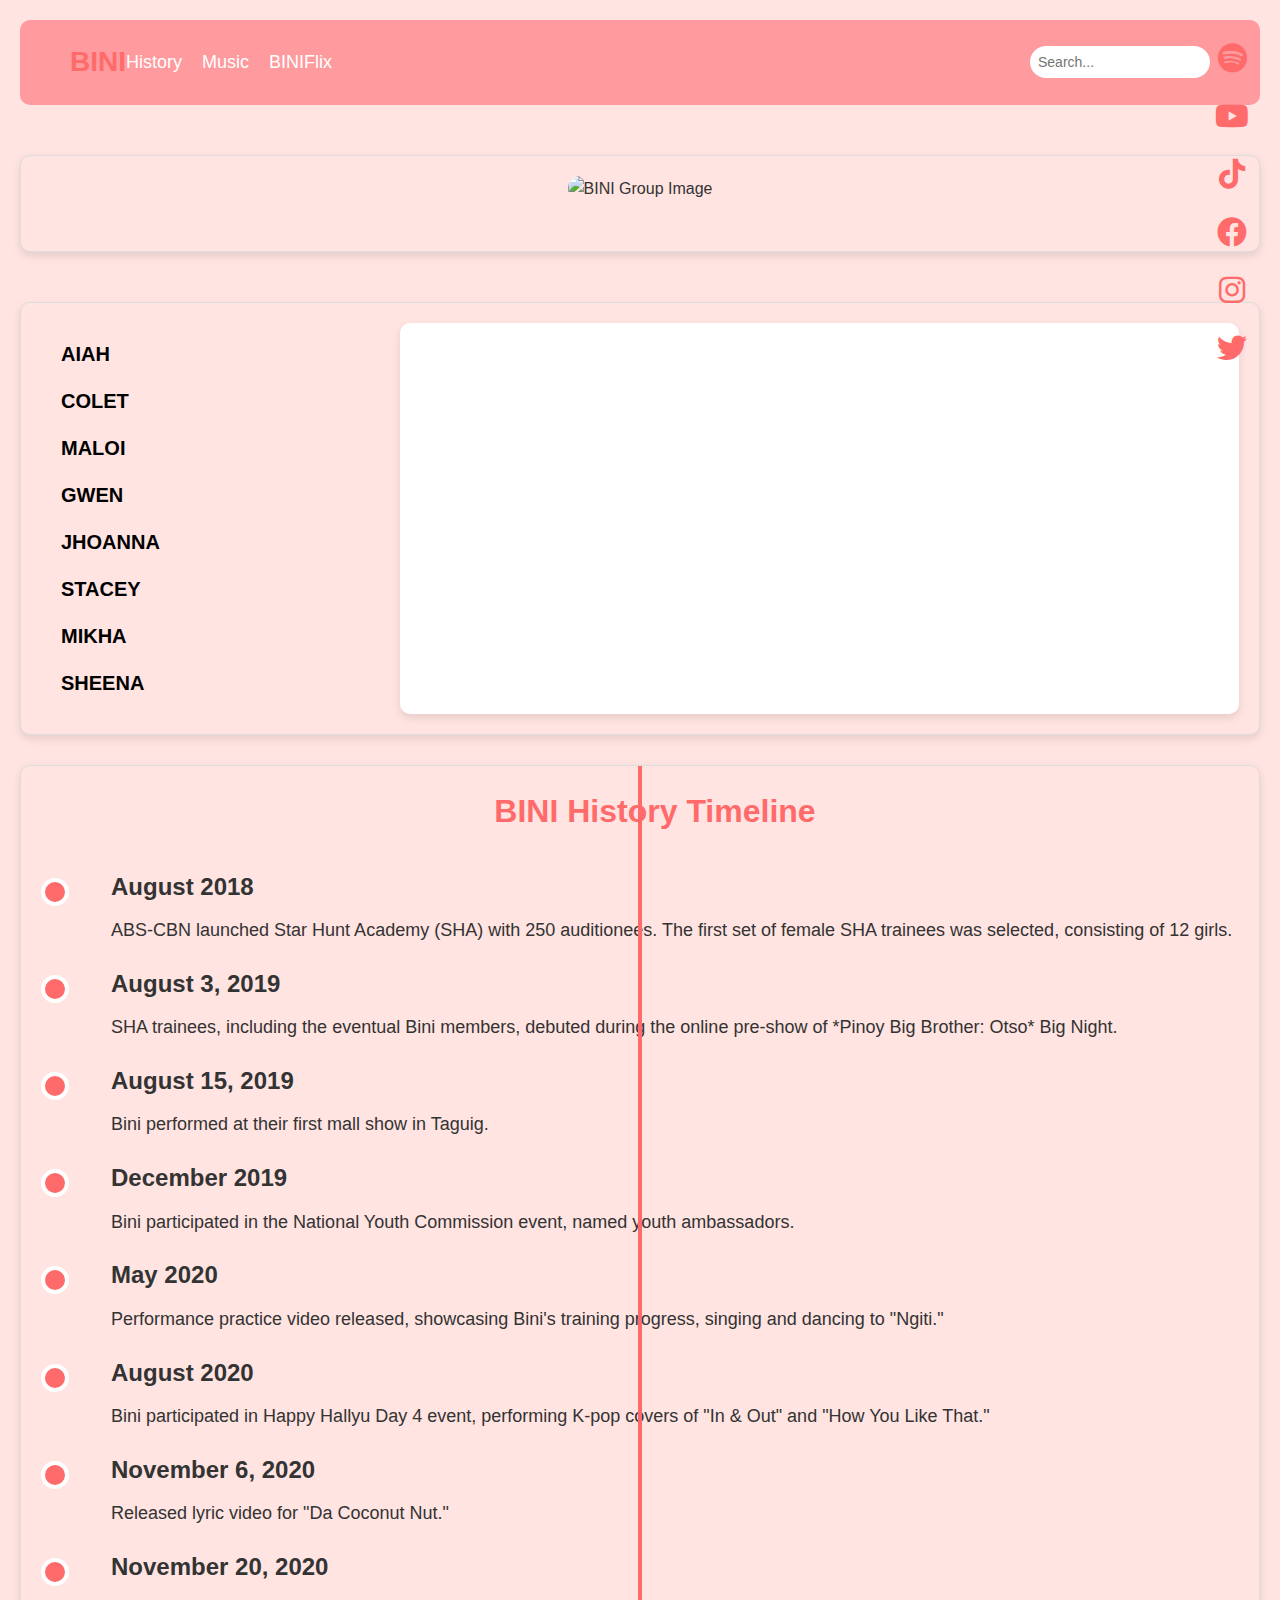
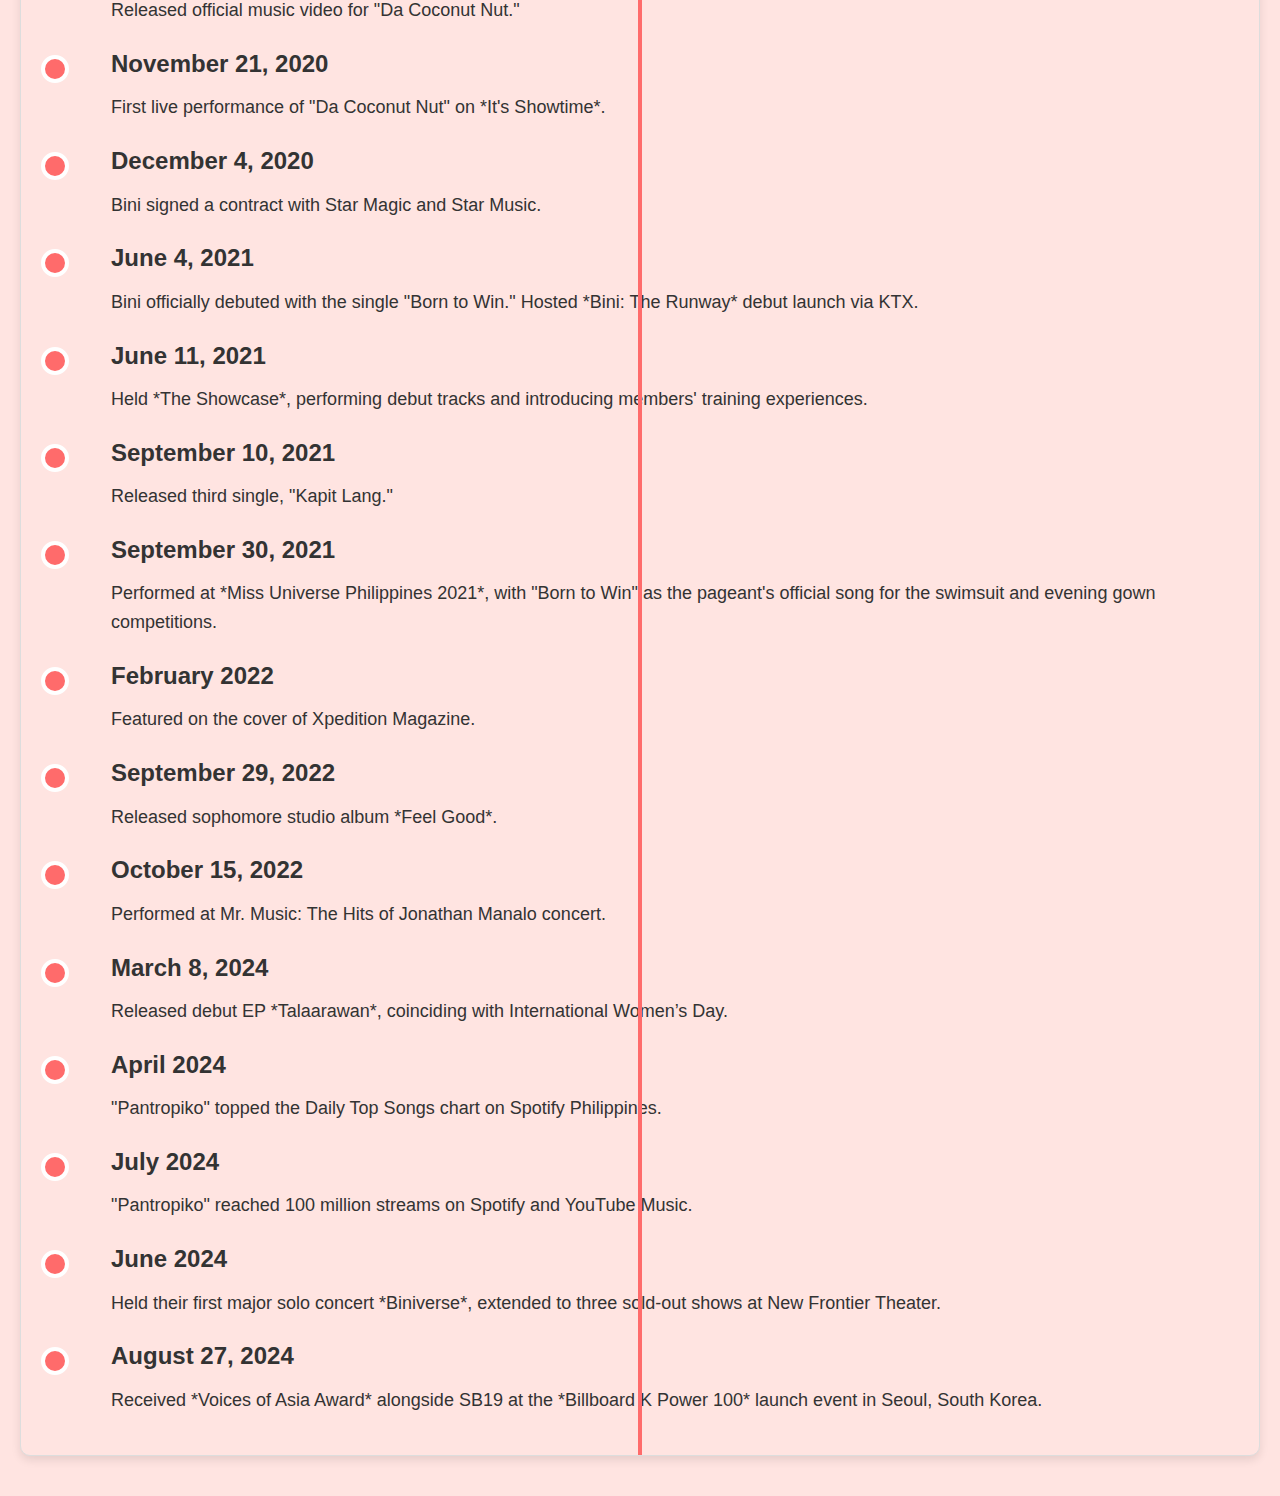
==== BINI.html @ 4f971599 "naliligaw yung Lines" ====
<!DOCTYPE html>
<html lang="en">
<head>
    <meta charset="UTF-8">
    <meta name="viewport" content="width=device-width, initial-scale=1.0">
    <title>BINI Fanpage</title>
    <link rel="stylesheet" href="style.css">
    <link rel="stylesheet" href="https://cdnjs.cloudflare.com/ajax/libs/font-awesome/6.0.0-beta3/css/all.min.css">
</head>
<body>
    <header>
        <nav>
            <div class="logo">BINI</div>
            <ul class="nav-links">
                <li><a href="#">History</a></li>
                <li><a href="#">Music</a></li>
                <li><a href="#">BINIFlix</a></li>
            </ul>
            <div class="search-bar">
                <input type="text" placeholder="Search...">
            </div>
        </nav>
    </header>

     <!-- Landing page with pictures and social media -->
    <section class="hero">
        <div class="image-container">
            <!-- Landing page display group image -->
            <img src="images/BINI Group Pic.svg" alt="BINI Group Image" class="group-image">
        </div>
        <!-- Social media -->
        <div class="social-icons">
            <a href="https://open.spotify.com/artist/7tNO3vJC9zlHy2IJOx34ga" class="icon" target="_blank"><i class="fab fa-spotify"></i></a>
            <a href="https://www.youtube.com/channel/UCtOcDBKgyr-f50SgbMErFkQ" class="icon" target="_blank"><i class="fab fa-youtube"></i></a>
            <a href="https://www.tiktok.com/@bini_ph" class="icon" target="_blank"><i class="fab fa-tiktok"></i></a>
            <a href="https://www.facebook.com/BINIph.official/" class="icon" target="_blank"><i class="fab fa-facebook"></i></a>
            <a href="https://www.instagram.com/bini_ph" class="icon" target="_blank"><i class="fab fa-instagram"></i></a>
            <a href="https://x.com/BINI_ph" class="icon" target="_blank"><i class="fab fa-twitter"></i></a>
        </div>
    </section>
  
     <!-- BINI member profiles -->
    <section class="container">
        <!-- Member Name List (Left Side) -->
        <div class="profile-list">
            <ul>
                <li><a href="#aiah">AIAH</a></li>
                <li><a href="#colet">COLET</a></li>
                <li><a href="#maloi">MALOI</a></li>
                <li><a href="#gwen">GWEN</a></li>
                <li><a href="#jhoanna">JHOANNA</a></li>
                <li><a href="#stacey">STACEY</a></li>
                <li><a href="#mikha">MIKHA</a></li>
                <li><a href="#sheena">SHEENA</a></li>
            </ul>
        </div>

       <!-- Profile Display (Right Side) -->
<div class="profile-info">
    <!-- AIAH's Profile -->
    <div id="aiah" class="profile-section">
        <div class="profile-container">
            <div class="profile-details">
                <h1>BINI AIAH</h1>
                <p><strong>Full Name:</strong> Maraiah Queen Arceta</p>
                <p><strong>Date of Birth:</strong> January 27, 2001</p>
                <p><strong>Position:</strong> Main Rapper, Sub-Vocalist, Visual</p>
                <p><strong>Hometown:</strong> Lapu-Lapu City, Cebu</p>
                <p><strong>Zodiac Sign:</strong> Aquarius</p>
            </div>
            <img src="images/Aiah.svg" alt="AIAH" class="profile-image">
        </div>
    </div>

    <!-- COLET's Profile -->
    <div id="colet" class="profile-section">
        <div class="profile-container">
            <div class="profile-details">
                <h1>BINI COLET</h1>
                <p><strong>Full Name:</strong> Ma. Nicolette Floresnos Vergara</p>
                <p><strong>Date of Birth:</strong> September 14, 2001</p>
                <p><strong>Position:</strong> Main Vocalist, Lead Dancer, Lead Rapper</p>
                <p><strong>Hometown:</strong> Tagbilaran City, Bohol</p>
                <p><strong>Zodiac Sign:</strong> Virgo</p>
            </div>
            <img src="Images/Colet.svg" alt="COLET" class="profile-image">
        </div>
    </div>

    <!-- MALOI's Profile -->
    <div id="maloi" class="profile-section">
        <div class="profile-container">
            <div class="profile-details">
                <h1>BINI MALOI</h1>
                <p><strong>Full Name:</strong> Mary Loi Yves Kipte Ricalde</p>
                <p><strong>Date of Birth:</strong> May 27, 2002</p>
                <p><strong>Position:</strong> Main Vocalist</p>
                <p><strong>Hometown:</strong> General Trias City, Cavite</p>
                <p><strong>Zodiac Sign:</strong> Gemini</p>
            </div>
            <img src="Images/Maloi.svg" alt="MALOI" class="profile-image">
        </div>
    </div>

    <!-- GWEN's Profile -->
    <div id="gwen" class="profile-section">
        <div class="profile-container">
            <div class="profile-details">
                <h1>BINI GWEN</h1>
                <p><strong>Full Name:</strong> Gweneth Llaguno Apuli</p>
                <p><strong>Date of Birth:</strong> June 19, 2003</p>
                <p><strong>Position:</strong> Lead Vocalist, Lead Rapper</p>
                <p><strong>Hometown:</strong> Daraga, Albay</p>
                <p><strong>Zodiac Sign:</strong> Gemini</p>
            </div>
            <img src="Images/Gwen.svg" alt="GWEN" class="profile-image">
        </div>
    </div>

    <!-- JHOANNA's Profile -->
    <div id="jhoanna" class="profile-section">
        <div class="profile-container">
            <div class="profile-details">
                <h1>BINI JHOANNA</h1>
                <p><strong>Full Name:</strong> Jhoanna Christine Burgos Robles</p>
                <p><strong>Date of Birth:</strong> January 26, 2004</p>
                <p><strong>Position:</strong> Leader, Lead Vocalist, Lead Rapper</p>
                <p><strong>Hometown:</strong> Calamba, Laguna</p>
                <p><strong>Zodiac Sign:</strong> Aquarius</p>
            </div>
            <img src="Images/Jhoanna.svg" alt="JHOANNA" class="profile-image">
        </div>
    </div>

    <!-- STACEY's Profile -->
    <div id="stacey" class="profile-section">
        <div class="profile-container">
            <div class="profile-details">
                <h1>BINI STACEY</h1>
                <p><strong>Full Name:</strong> Stacey Aubrey Casumpang Sevilleja</p>
                <p><strong>Date of Birth:</strong> July 13, 2003</p>
                <p><strong>Position:</strong> Main Rapper, Lead Dancer</p>
                <p><strong>Hometown:</strong> Bagbag, Nueva Vizcaya</p>
                <p><strong>Zodiac Sign:</strong> Cancer</p>
            </div>
            <img src="Images/Stacey.svg" alt="STACEY" class="profile-image">
        </div>
    </div>

    <!-- MIKHA's Profile -->
    <div id="mikha" class="profile-section">
        <div class="profile-container">
            <div class="profile-details">
                <h1>BINI MIKHA</h1>
                <p><strong>Full Name:</strong> Mikhaela Janna Jimenea Lim</p>
                <p><strong>Date of Birth:</strong> November 8, 2003</p>
                <p><strong>Position:</strong> Main Rapper, Lead Dancer, Visual</p>
                <p><strong>Hometown:</strong> Cebu City</p>
                <p><strong>Zodiac Sign:</strong> Scorpio</p>
            </div>
            <img src="Images/Mikha.svg" alt="MIKHA" class="profile-image">
        </div>
    </div>

    <!-- SHEENA's Profile -->
    <div id="sheena" class="profile-section">
        <div class="profile-container">
            <div class="profile-details">
                <h1>BINI SHEENA</h1>
                <p><strong>Full Name:</strong> Sheena Mae Manuel Catacutan</p>
                <p><strong>Date of Birth:</strong> May 9, 2004</p>
                <p><strong>Position:</strong> Main Dancer, Youngest</p>
                <p><strong>Hometown:</strong> Santiago City, Isabela</p>
                <p><strong>Zodiac Sign:</strong> Taurus</p>
            </div>
            <img src="Images/Sheena.svg" alt="SHEENA" class="profile-image">
        </div>
    </div>
</div>

        </div>
    </section>

<!-- BINI History Section -->
<section id="history" class="history-section">
    <h1>BINI History Timeline</h1>

    <h2>August 2018</h2>
    <p>ABS-CBN launched Star Hunt Academy (SHA) with 250 auditionees. The first set of female SHA trainees was selected, consisting of 12 girls.</p>

    <h2>August 3, 2019</h2>
    <p>SHA trainees, including the eventual Bini members, debuted during the online pre-show of *Pinoy Big Brother: Otso* Big Night.</p>

    <h2>August 15, 2019</h2>
    <p>Bini performed at their first mall show in Taguig.</p>

    <h2>December 2019</h2>
    <p>Bini participated in the National Youth Commission event, named youth ambassadors.</p>

    <h2>May 2020</h2>
    <p>Performance practice video released, showcasing Bini's training progress, singing and dancing to "Ngiti."</p>

    <h2>August 2020</h2>
    <p>Bini participated in Happy Hallyu Day 4 event, performing K-pop covers of "In & Out" and "How You Like That."</p>

    <h2>November 6, 2020</h2>
    <p>Released lyric video for "Da Coconut Nut."</p>

    <h2>November 20, 2020</h2>
    <p>Released official music video for "Da Coconut Nut."</p>

    <h2>November 21, 2020</h2>
    <p>First live performance of "Da Coconut Nut" on *It's Showtime*.</p>

    <h2>December 4, 2020</h2>
    <p>Bini signed a contract with Star Magic and Star Music.</p>

    <h2>June 4, 2021</h2>
    <p>Bini officially debuted with the single "Born to Win." Hosted *Bini: The Runway* debut launch via KTX.</p>

    <h2>June 11, 2021</h2>
    <p>Held *The Showcase*, performing debut tracks and introducing members' training experiences.</p>

    <h2>September 10, 2021</h2>
    <p>Released third single, "Kapit Lang."</p>

    <h2>September 30, 2021</h2>
    <p>Performed at *Miss Universe Philippines 2021*, with "Born to Win" as the pageant's official song for the swimsuit and evening gown competitions.</p>

    <h2>February 2022</h2>
    <p>Featured on the cover of Xpedition Magazine.</p>

    <h2>September 29, 2022</h2>
    <p>Released sophomore studio album *Feel Good*.</p>

    <h2>October 15, 2022</h2>
    <p>Performed at Mr. Music: The Hits of Jonathan Manalo concert.</p>

    <h2>March 8, 2024</h2>
    <p>Released debut EP *Talaarawan*, coinciding with International Women’s Day.</p>

    <h2>April 2024</h2>
    <p>"Pantropiko" topped the Daily Top Songs chart on Spotify Philippines.</p>

    <h2>July 2024</h2>
    <p>"Pantropiko" reached 100 million streams on Spotify and YouTube Music.</p>

    <h2>June 2024</h2>
    <p>Held their first major solo concert *Biniverse*, extended to three sold-out shows at New Frontier Theater.</p>

    <h2>August 27, 2024</h2>
    <p>Received *Voices of Asia Award* alongside SB19 at the *Billboard K Power 100* launch event in Seoul, South Korea.</p>
</section>

</body>
</html>
---- style.css ----
/* General Reset and Body Styling */
* {
    margin: 0;
    padding: 0;
    box-sizing: border-box;
}

body {
    font-family: Arial, sans-serif;
    background-color: #ffe4e1;
    color: #333;
    line-height: 1.6;
    padding: 20px;
}

/* Section Styling */
section {
    background-color: #ffe4e1;
    border: 1px solid #ddd;
    border-radius: 10px;
    padding: 20px;
    margin-bottom: 20px;
    box-shadow: 0 4px 10px rgba(0, 0, 0, 0.1);
}

/* Header and Navigation Styling */
header {
    background-color: #ff9a9e;
    padding: 20px 50px;
    border-radius: 10px;
    margin-bottom: 20px;
}

nav {
    display: flex;
    justify-content: space-between;
    align-items: center;
    flex-wrap: nowrap;
}

.logo {
    font-size: 28px;
    font-weight: bold;
    color: #ff6b6b;
}

.nav-links {
    list-style: none;
    display: flex;
    gap: 20px;
}

.nav-links a {
    text-decoration: none;
    color: white;
    font-size: 18px;
    transition: color 0.3s ease;
}

.nav-links a:hover {
    color: #ff6b6b;
}

.search-bar {
    margin-left: auto;
}

.search-bar input {
    padding: 8px;
    border: none;
    border-radius: 20px;
    font-size: 14px;
    width: 180px;
}

/* Hero Section */
.hero {
    text-align: center;
    margin: 50px 0;
    position: relative;
}

.image-container {
    margin-bottom: 30px;
}

.group-image {
    width: 60%;
    height: auto;
    border-radius: 20px;
}

.social-icons {
    position: absolute;
    top: 50%;
    right: 10px;
    transform: translateY(-50%);
    display: flex;
    flex-direction: column;
    gap: 10px;
}

.social-icons .icon {
    text-decoration: none;
    color: #ff6b6b;
    font-size: 30px;
    transition: color 0.3s ease;
}

.social-icons .icon:hover {
    color: #ff9999;
}

/* Profile Section (Main Content) */
.container {
    display: flex;
    justify-content: space-between;
    padding: 20px;
    margin-top: 30px;
    gap: 20px;
}

.profile-list {
    flex-basis: 20%;
    padding-right: 20px;
}

.profile-list ul {
    list-style: none;
    padding: 0;
}

.profile-list ul li {
    margin: 15px 0;
    padding-left: 20px;
}

.profile-list ul li a {
    text-decoration: none;
    color: black;
    font-weight: bold;
    font-size: 20px;
    transition: color 0.3s ease;
}

.profile-list ul li a:target {
    color: #ff6b6b;
}

.profile-info {
    flex-basis: 70%;
    background-color: #fff;
    border-radius: 10px;
    padding: 20px;
    box-shadow: 0 4px 10px rgba(0, 0, 0, 0.1);
}

.profile-info h1 {
    font-size: 40px;
    color: #ff6b6b;
}

.profile-info p {
    font-size: 18px;
    margin: 10px 0;
}

.profile-info strong {
    font-weight: bold;
}

.profile-section {
    display: none;
}

.profile-section:target {
    display: block;
}

.profile-container {
    display: flex;
    align-items: center;
    justify-content: space-between;
    gap: 20px;
    margin-bottom: 30px;
}

.profile-image {
    width: 225px;
    height: auto;
    border-radius: 10px;
}

.profile-details {
    flex: 1;
}

.profile-details h1 {
    font-size: 24px;
    color: #ff6b6b;
}

.profile-details p {
    font-size: 16px;
    margin: 5px 0;
}

/* Timeline Section for BINI History */
.history-section {
    margin-top: 30px;
    padding-left: 50px;
    position: relative;
}

.history-section::before {
    content: '';
    position: absolute;
    left: 50%;
    transform: translateX(-50%);
    top: 0;
    width: 4px;
    height: 100%;
    background-color: #ff6b6b;
}

.history-section h1 {
    font-size: 32px;
    color: #ff6b6b;
    margin-bottom: 30px;
    text-align: center;
}

.history-section h2 {
    font-size: 24px;
    margin-bottom: 10px;
    padding-left: 40px;
    position: relative;
}

.history-section h2::before {
    content: '';
    position: absolute;
    left: -30px;
    top: 10px;
    width: 20px;
    height: 20px;
    background-color: #ff6b6b;
    border-radius: 50%;
    border: 4px solid white;
}

.history-section p {
    font-size: 18px;
    margin-bottom: 20px;
    padding-left: 40px;
}

.timeline {
    position: relative;
    padding: 20px 0;
    list-style: none;
}

.timeline::before {
    content: '';
    position: absolute;
    top: 0;
    bottom: 0;
    width: 4px;
    background: #ff6b6b;
    left: 50%;
    transform: translateX(-50%);
}

.timeline-item {
    position: relative;
    margin: 20px 0;
    width: 50%;
    padding: 20px;
    box-sizing: border-box;
}

.timeline-item:nth-child(odd) {
    left: 0;
    text-align: right;
    padding-right: 50px;
}

.timeline-item:nth-child(even) {
    left: 50%;
    text-align: left;
    padding-left: 50px;
}

.timeline-item::before {
    content: '';
    position: absolute;
    top: 50%;
    left: 50%;
    width: 20px;
    height: 20px;
    background: #fff;
    border: 4px solid #ff6b6b;
    border-radius: 50%;
    transform: translate(-50%, -50%);
}

/* Responsive Design for Smaller Screens */
@media (max-width: 768px) {
    .container {
        flex-direction: column;
        gap: 20px;
    }

    .profile-list,
    .profile-info {
        flex-basis: 100%;
    }

    .history-section {
        padding-left: 20px;
    }

    .history-section::before {
        left: 10px;
    }

    .history-section h2 {
        padding-left: 30px;
    }

    .history-section h2::before {
        left: -20px;
    }

    .history-section p {
        padding-left: 30px;
    }
}
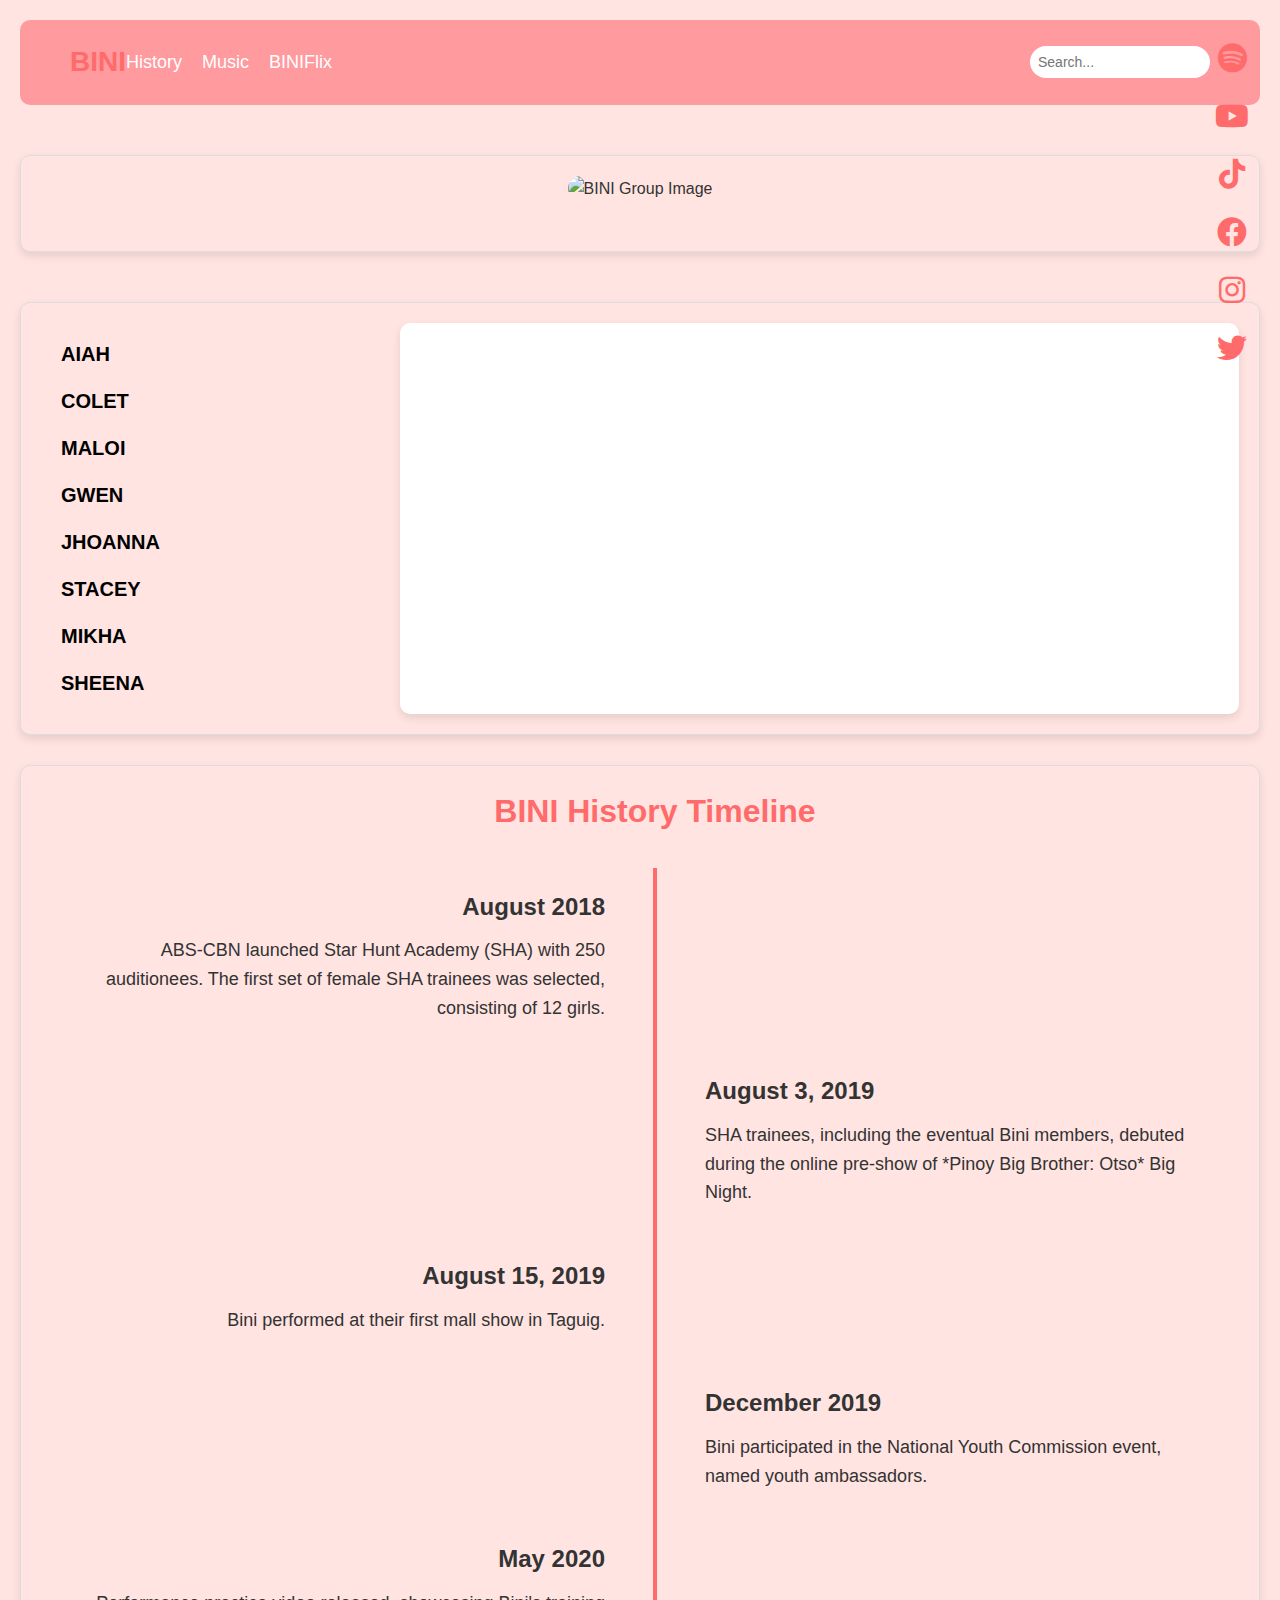
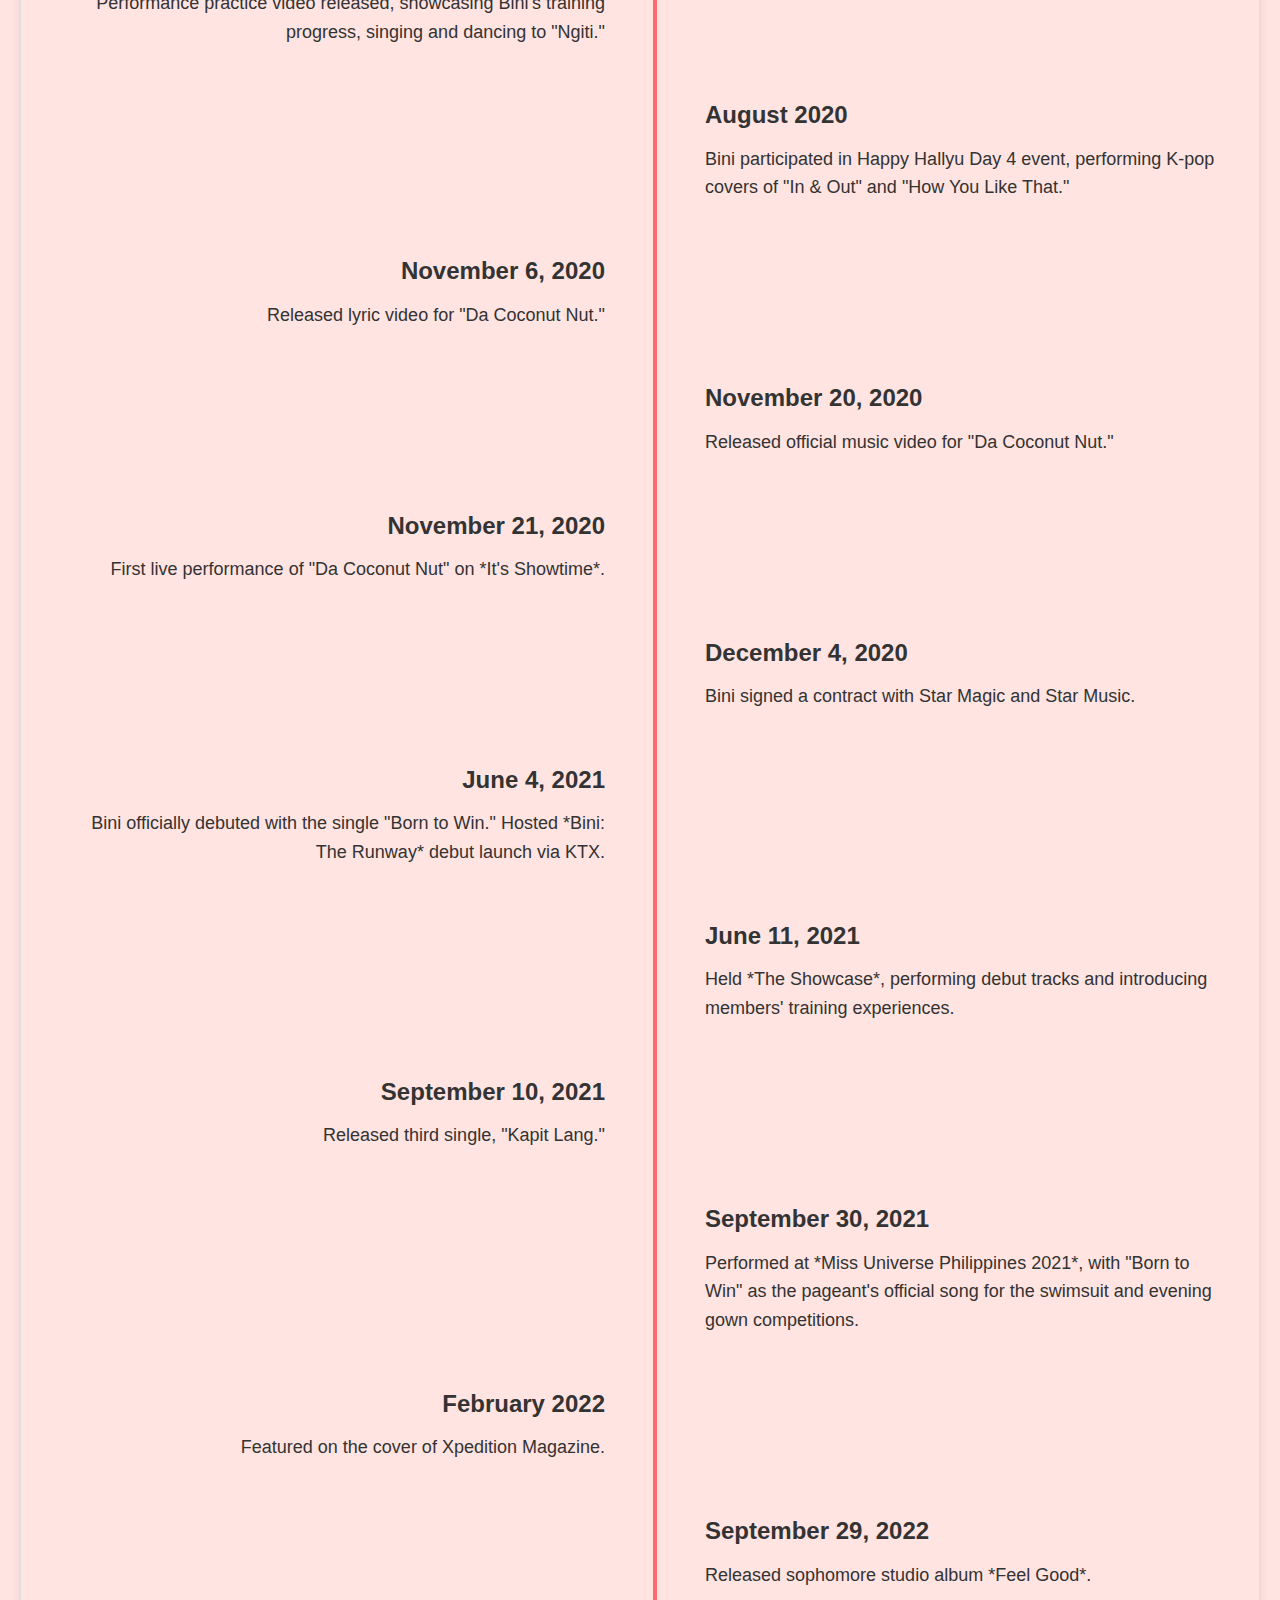
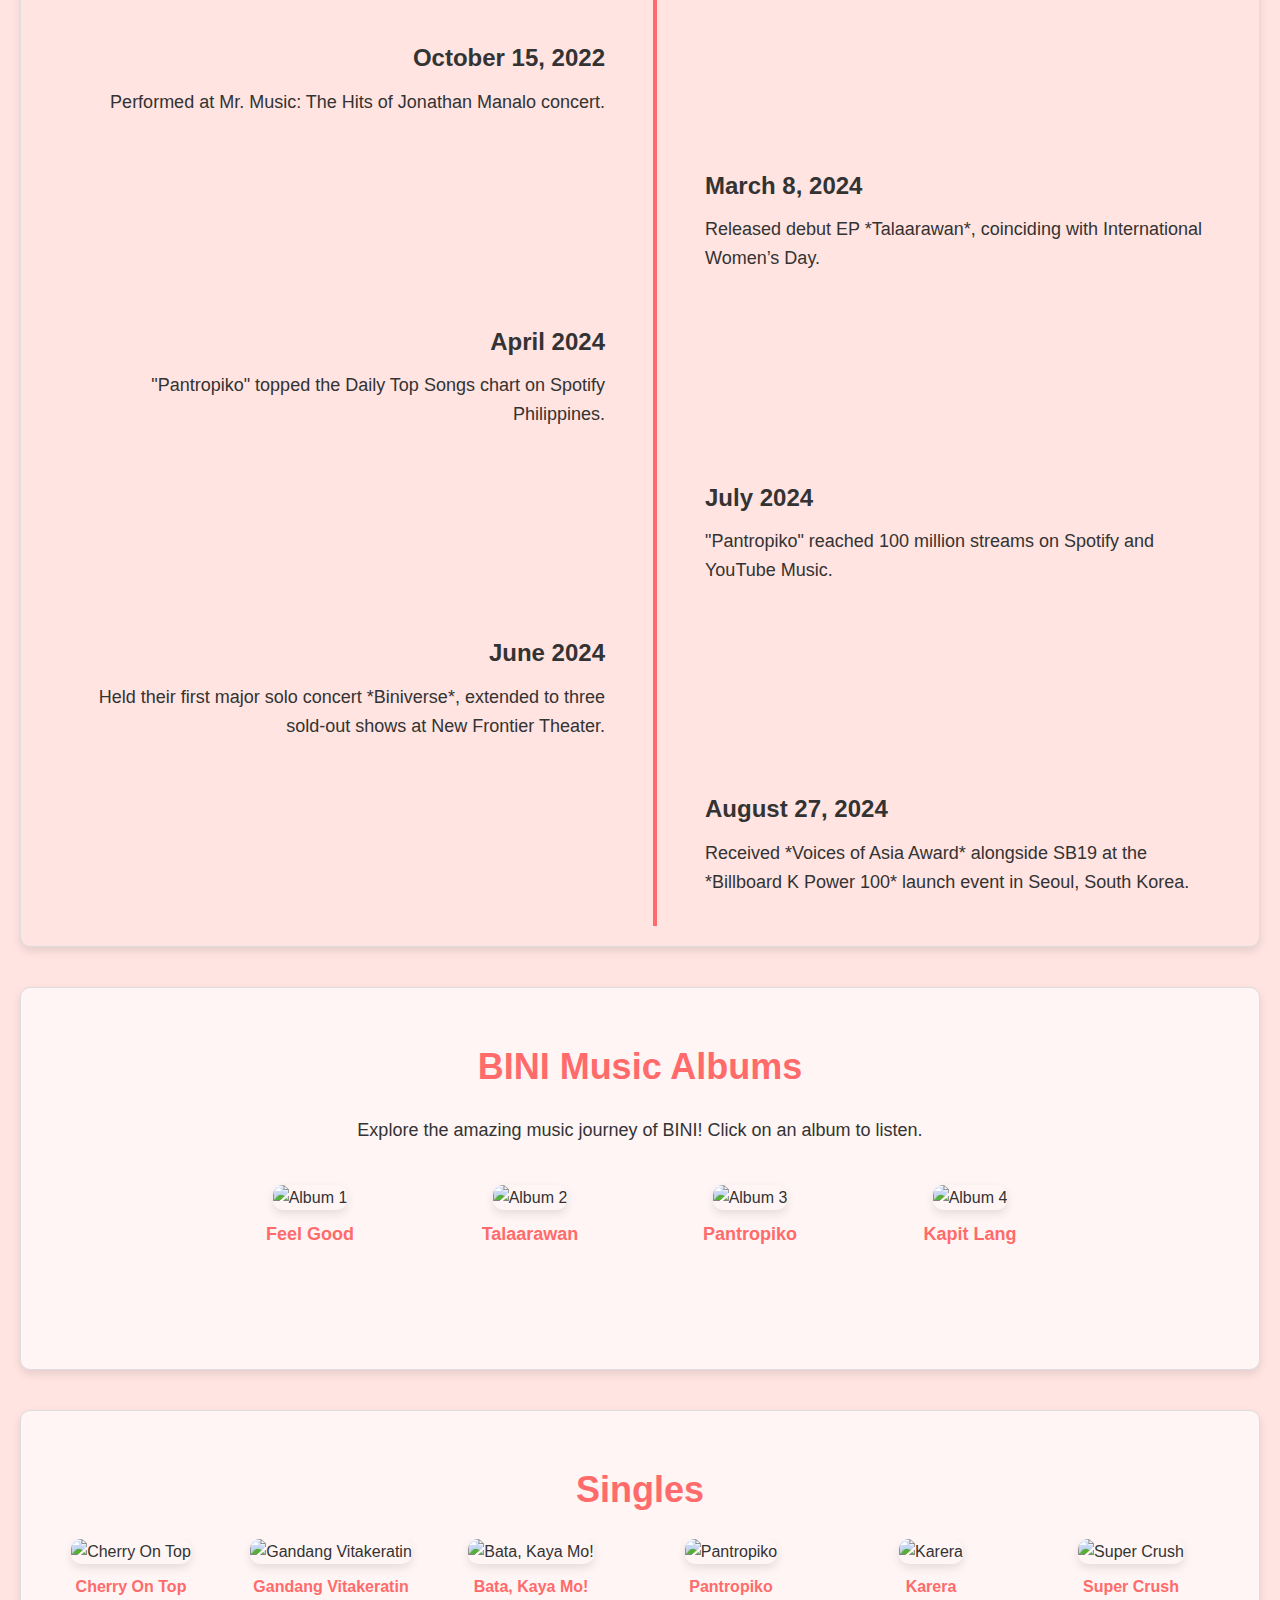
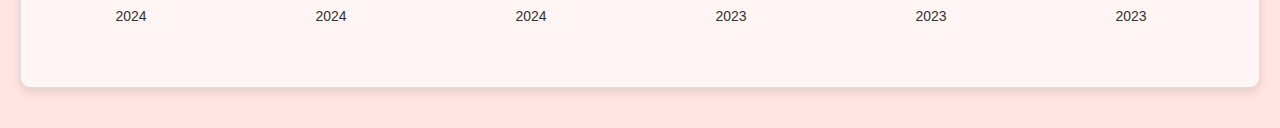
==== commit fb430a66: "added singles" ====
--- a/BINI.html
+++ b/BINI.html
@@ -184,73 +184,184 @@
 <!-- BINI History Section -->
 <section id="history" class="history-section">
     <h1>BINI History Timeline</h1>
-
-    <h2>August 2018</h2>
-    <p>ABS-CBN launched Star Hunt Academy (SHA) with 250 auditionees. The first set of female SHA trainees was selected, consisting of 12 girls.</p>
-
-    <h2>August 3, 2019</h2>
-    <p>SHA trainees, including the eventual Bini members, debuted during the online pre-show of *Pinoy Big Brother: Otso* Big Night.</p>
-
-    <h2>August 15, 2019</h2>
-    <p>Bini performed at their first mall show in Taguig.</p>
-
-    <h2>December 2019</h2>
-    <p>Bini participated in the National Youth Commission event, named youth ambassadors.</p>
-
-    <h2>May 2020</h2>
-    <p>Performance practice video released, showcasing Bini's training progress, singing and dancing to "Ngiti."</p>
-
-    <h2>August 2020</h2>
-    <p>Bini participated in Happy Hallyu Day 4 event, performing K-pop covers of "In & Out" and "How You Like That."</p>
-
-    <h2>November 6, 2020</h2>
-    <p>Released lyric video for "Da Coconut Nut."</p>
-
-    <h2>November 20, 2020</h2>
-    <p>Released official music video for "Da Coconut Nut."</p>
-
-    <h2>November 21, 2020</h2>
-    <p>First live performance of "Da Coconut Nut" on *It's Showtime*.</p>
-
-    <h2>December 4, 2020</h2>
-    <p>Bini signed a contract with Star Magic and Star Music.</p>
-
-    <h2>June 4, 2021</h2>
-    <p>Bini officially debuted with the single "Born to Win." Hosted *Bini: The Runway* debut launch via KTX.</p>
-
-    <h2>June 11, 2021</h2>
-    <p>Held *The Showcase*, performing debut tracks and introducing members' training experiences.</p>
-
-    <h2>September 10, 2021</h2>
-    <p>Released third single, "Kapit Lang."</p>
-
-    <h2>September 30, 2021</h2>
-    <p>Performed at *Miss Universe Philippines 2021*, with "Born to Win" as the pageant's official song for the swimsuit and evening gown competitions.</p>
-
-    <h2>February 2022</h2>
-    <p>Featured on the cover of Xpedition Magazine.</p>
-
-    <h2>September 29, 2022</h2>
-    <p>Released sophomore studio album *Feel Good*.</p>
-
-    <h2>October 15, 2022</h2>
-    <p>Performed at Mr. Music: The Hits of Jonathan Manalo concert.</p>
-
-    <h2>March 8, 2024</h2>
-    <p>Released debut EP *Talaarawan*, coinciding with International Women’s Day.</p>
-
-    <h2>April 2024</h2>
-    <p>"Pantropiko" topped the Daily Top Songs chart on Spotify Philippines.</p>
-
-    <h2>July 2024</h2>
-    <p>"Pantropiko" reached 100 million streams on Spotify and YouTube Music.</p>
-
-    <h2>June 2024</h2>
-    <p>Held their first major solo concert *Biniverse*, extended to three sold-out shows at New Frontier Theater.</p>
-
-    <h2>August 27, 2024</h2>
-    <p>Received *Voices of Asia Award* alongside SB19 at the *Billboard K Power 100* launch event in Seoul, South Korea.</p>
+    <ul class="timeline">
+        <li class="timeline-item">
+            <h2>August 2018</h2>
+            <p>ABS-CBN launched Star Hunt Academy (SHA) with 250 auditionees. The first set of female SHA trainees was selected, consisting of 12 girls.</p>
+        </li>
+        <li class="timeline-item">
+            <h2>August 3, 2019</h2>
+            <p>SHA trainees, including the eventual Bini members, debuted during the online pre-show of *Pinoy Big Brother: Otso* Big Night.</p>
+        </li>
+        <li class="timeline-item">
+            <h2>August 15, 2019</h2>
+            <p>Bini performed at their first mall show in Taguig.</p>
+        </li>
+        <li class="timeline-item">
+            <h2>December 2019</h2>
+            <p>Bini participated in the National Youth Commission event, named youth ambassadors.</p>
+        </li>
+        <li class="timeline-item">
+            <h2>May 2020</h2>
+            <p>Performance practice video released, showcasing Bini's training progress, singing and dancing to "Ngiti."</p>
+        </li>
+        <li class="timeline-item">
+            <h2>August 2020</h2>
+            <p>Bini participated in Happy Hallyu Day 4 event, performing K-pop covers of "In & Out" and "How You Like That."</p>
+        </li>
+        <li class="timeline-item">
+            <h2>November 6, 2020</h2>
+            <p>Released lyric video for "Da Coconut Nut."</p>
+        </li>
+        <li class="timeline-item">
+            <h2>November 20, 2020</h2>
+            <p>Released official music video for "Da Coconut Nut."</p>
+        </li>
+        <li class="timeline-item">
+            <h2>November 21, 2020</h2>
+            <p>First live performance of "Da Coconut Nut" on *It's Showtime*.</p>
+        </li>
+        <li class="timeline-item">
+            <h2>December 4, 2020</h2>
+            <p>Bini signed a contract with Star Magic and Star Music.</p>
+        </li>
+        <li class="timeline-item">
+            <h2>June 4, 2021</h2>
+            <p>Bini officially debuted with the single "Born to Win." Hosted *Bini: The Runway* debut launch via KTX.</p>
+        </li>
+        <li class="timeline-item">
+            <h2>June 11, 2021</h2>
+            <p>Held *The Showcase*, performing debut tracks and introducing members' training experiences.</p>
+        </li>
+        <li class="timeline-item">
+            <h2>September 10, 2021</h2>
+            <p>Released third single, "Kapit Lang."</p>
+        </li>
+        <li class="timeline-item">
+            <h2>September 30, 2021</h2>
+            <p>Performed at *Miss Universe Philippines 2021*, with "Born to Win" as the pageant's official song for the swimsuit and evening gown competitions.</p>
+        </li>
+        <li class="timeline-item">
+            <h2>February 2022</h2>
+            <p>Featured on the cover of Xpedition Magazine.</p>
+        </li>
+        <li class="timeline-item">
+            <h2>September 29, 2022</h2>
+            <p>Released sophomore studio album *Feel Good*.</p>
+        </li>
+        <li class="timeline-item">
+            <h2>October 15, 2022</h2>
+            <p>Performed at Mr. Music: The Hits of Jonathan Manalo concert.</p>
+        </li>
+        <li class="timeline-item">
+            <h2>March 8, 2024</h2>
+            <p>Released debut EP *Talaarawan*, coinciding with International Women’s Day.</p>
+        </li>
+        <li class="timeline-item">
+            <h2>April 2024</h2>
+            <p>"Pantropiko" topped the Daily Top Songs chart on Spotify Philippines.</p>
+        </li>
+        <li class="timeline-item">
+            <h2>July 2024</h2>
+            <p>"Pantropiko" reached 100 million streams on Spotify and YouTube Music.</p>
+        </li>
+        <li class="timeline-item">
+            <h2>June 2024</h2>
+            <p>Held their first major solo concert *Biniverse*, extended to three sold-out shows at New Frontier Theater.</p>
+        </li>
+        <li class="timeline-item">
+            <h2>August 27, 2024</h2>
+            <p>Received *Voices of Asia Award* alongside SB19 at the *Billboard K Power 100* launch event in Seoul, South Korea.</p>
+        </li>
+    </ul>
 </section>
+
+<!-- Music Frame Section -->
+<section class="music-frame">
+    <div class="music-header">
+        <h1>BINI Music Albums</h1>
+        <p>Explore the amazing music journey of BINI! Click on an album to listen.</p>
+    </div>
+
+    <!-- Albums Display -->
+    <div class="album-gallery">
+        <a href="placeholder-page.html" target="_blank">
+            <img src="images/album1-placeholder.jpg" alt="Album 1" class="album-cover">
+            <p>Feel Good</p>
+        </a>
+        <a href="placeholder-page.html" target="_blank">
+            <img src="images/album2-placeholder.jpg" alt="Album 2" class="album-cover">
+            <p>Talaarawan</p>
+        </a>
+        <a href="placeholder-page.html" target="_blank">
+            <img src="images/album3-placeholder.jpg" alt="Album 3" class="album-cover">
+            <p>Pantropiko</p>
+        </a>
+        <a href="placeholder-page.html" target="_blank">
+            <img src="images/album4-placeholder.jpg" alt="Album 4" class="album-cover">
+            <p>Kapit Lang</p>
+        </a>
+    </div>
+</section>
+
+<!-- Scrollable Singles Section -->
+<section class="singles-frame">
+    <h2>Singles</h2>
+    <div class="singles-gallery">
+        <div class="single">
+            <img src="images/cherry-on-top.jpg" alt="Cherry On Top">
+            <p>Cherry On Top</p>
+            <span>2024</span>
+        </div>
+        <div class="single">
+            <img src="images/gandang-vitakeratin.jpg" alt="Gandang Vitakeratin">
+            <p>Gandang Vitakeratin</p>
+            <span>2024</span>
+        </div>
+        <div class="single">
+            <img src="images/bata-kaya-mo.jpg" alt="Bata, Kaya Mo!">
+            <p>Bata, Kaya Mo!</p>
+            <span>2024</span>
+        </div>
+        <div class="single">
+            <img src="images/pantropiko.jpg" alt="Pantropiko">
+            <p>Pantropiko</p>
+            <span>2023</span>
+        </div>
+        <div class="single">
+            <img src="images/karera.jpg" alt="Karera">
+            <p>Karera</p>
+            <span>2023</span>
+        </div>
+        <div class="single">
+            <img src="images/super-crush.jpg" alt="Super Crush">
+            <p>Super Crush</p>
+            <span>2023</span>
+        </div>
+        <div class="single">
+            <img src="images/i-feel-good.jpg" alt="I Feel Good">
+            <p>I Feel Good</p>
+            <span>2022</span>
+        </div>
+        <div class="single">
+            <img src="images/made-for-all.jpg" alt="Made for All">
+            <p>Made for All</p>
+            <span>2022</span>
+        </div>
+        <div class="single">
+            <img src="images/love-yourself.jpg" alt="Love Yourself">
+            <p>Love Yourself</p>
+            <span>2022</span>
+        </div>
+        <div class="single">
+            <img src="images/lagi.jpg" alt="Lagi">
+            <p>Lagi</p>
+            <span>2022</span>
+        </div>
+    </div>
+</section>
+
+
 
 </body>
 </html>
--- a/style.css
+++ b/style.css
@@ -212,17 +212,7 @@
     position: relative;
 }
 
-.history-section::before {
-    content: '';
-    position: absolute;
-    left: 50%;
-    transform: translateX(-50%);
-    top: 0;
-    width: 4px;
-    height: 100%;
-    background-color: #ff6b6b;
-}
-
+/* Header for the timeline */
 .history-section h1 {
     font-size: 32px;
     color: #ff6b6b;
@@ -230,37 +220,15 @@
     text-align: center;
 }
 
-.history-section h2 {
-    font-size: 24px;
-    margin-bottom: 10px;
-    padding-left: 40px;
-    position: relative;
-}
-
-.history-section h2::before {
-    content: '';
-    position: absolute;
-    left: -30px;
-    top: 10px;
-    width: 20px;
-    height: 20px;
-    background-color: #ff6b6b;
-    border-radius: 50%;
-    border: 4px solid white;
-}
-
-.history-section p {
-    font-size: 18px;
-    margin-bottom: 20px;
-    padding-left: 40px;
-}
-
+/* Timeline Container */
 .timeline {
     position: relative;
-    padding: 20px 0;
+    padding: 0;
     list-style: none;
-}
-
+    margin: 0;
+}
+
+/* Timeline central line */
 .timeline::before {
     content: '';
     position: absolute;
@@ -272,38 +240,199 @@
     transform: translateX(-50%);
 }
 
+/* Timeline item structure */
 .timeline-item {
     position: relative;
-    margin: 20px 0;
     width: 50%;
     padding: 20px;
     box-sizing: border-box;
-}
-
+    padding-bottom: 30px;
+}
+
+/* Items on the left side */
 .timeline-item:nth-child(odd) {
     left: 0;
     text-align: right;
     padding-right: 50px;
 }
 
+/* Items on the right side */
 .timeline-item:nth-child(even) {
     left: 50%;
     text-align: left;
     padding-left: 50px;
 }
 
-.timeline-item::before {
-    content: '';
-    position: absolute;
-    top: 50%;
-    left: 50%;
-    width: 20px;
-    height: 20px;
-    background: #fff;
-    border: 4px solid #ff6b6b;
-    border-radius: 50%;
-    transform: translate(-50%, -50%);
-}
+/* Remove circles entirely */
+/* Timeline item headers */
+.timeline-item h2 {
+    font-size: 24px;
+    margin-bottom: 10px;
+}
+
+/* Timeline item paragraphs */
+.timeline-item p {
+    font-size: 18px;
+    margin: 0;
+}
+
+/* Music Frame Section */
+.music-frame {
+    padding: 50px 20px;
+    background-color: #fff5f5;
+    border-radius: 10px;
+    text-align: center;
+    margin-top: 40px;
+    box-shadow: 0 4px 10px rgba(0, 0, 0, 0.1);
+}
+
+.music-frame h1 {
+    font-size: 36px;
+    color: #ff6b6b;
+    margin-bottom: 20px;
+}
+
+.music-frame p {
+    font-size: 18px;
+    color: #333;
+    margin-bottom: 40px;
+}
+
+/* Album Gallery */
+.album-gallery {
+    display: flex;
+    justify-content: center;
+    flex-wrap: wrap;
+    gap: 20px;
+    margin-bottom: 30px;
+}
+
+.album-gallery a {
+    text-decoration: none;
+    color: #333;
+    width: 200px;
+}
+
+.album-gallery img {
+    width: 200px;
+    height: 200px;
+    object-fit: cover;
+    border-radius: 10px;
+    box-shadow: 0 4px 10px rgba(0, 0, 0, 0.1);
+    transition: transform 0.3s ease, box-shadow 0.3s ease;
+}
+
+.album-gallery img:hover {
+    transform: scale(1.05);
+    box-shadow: 0 6px 15px rgba(0, 0, 0, 0.2);
+}
+
+.album-gallery p {
+    margin-top: 10px;
+    font-size: 18px;
+    font-weight: bold;
+    color: #ff6b6b;
+}
+
+/* Arrow Button */
+.arrow-button {
+    margin-top: 20px;
+    display: flex;
+    justify-content: center;
+}
+
+.arrow-button a {
+    text-decoration: none;
+    color: #ff6b6b;
+    font-size: 40px;
+    transition: color 0.3s ease;
+}
+
+.arrow-button a:hover {
+    color: #ff9a9e;
+}
+
+/* Singles Frame Section */
+.singles-frame {
+    padding: 50px 20px;
+    background-color: #fff5f5;
+    border-radius: 10px;
+    text-align: center;
+    margin-top: 40px;
+    box-shadow: 0 4px 10px rgba(0, 0, 0, 0.1);
+}
+
+.singles-frame h2 {
+    font-size: 36px;
+    color: #ff6b6b;
+    margin-bottom: 20px;
+}
+
+/* Singles Gallery: Horizontal Scroll */
+.singles-gallery {
+    display: flex;
+    gap: 20px;
+    overflow-x: auto;
+    scroll-behavior: smooth;
+    white-space: nowrap;
+    padding-bottom: 10px;
+}
+
+.singles-gallery::-webkit-scrollbar {
+    height: 10px;
+}
+
+.singles-gallery::-webkit-scrollbar-thumb {
+    background-color: #ff6b6b;
+    border-radius: 10px;
+}
+
+/* Each Single */
+.single {
+    display: inline-block;
+    flex: 0 0 auto;
+    width: 180px;
+    text-align: center;
+}
+
+.single img {
+    width: 100%;
+    height: auto;
+    border-radius: 10px;
+    box-shadow: 0 4px 10px rgba(0, 0, 0, 0.1);
+    transition: transform 0.3s ease, box-shadow 0.3s ease;
+}
+
+.single img:hover {
+    transform: scale(1.05);
+    box-shadow: 0 6px 15px rgba(0, 0, 0, 0.2);
+}
+
+.single p {
+    margin-top: 10px;
+    font-size: 16px;
+    font-weight: bold;
+    color: #ff6b6b;
+}
+
+.single span {
+    display: block;
+    margin-top: 5px;
+    font-size: 14px;
+    color: #333;
+}
+
+/* Responsive Design */
+@media (max-width: 768px) {
+    .single {
+        width: 150px;
+    }
+
+    .singles-gallery {
+        gap: 15px;
+    }
+}
+
 
 /* Responsive Design for Smaller Screens */
 @media (max-width: 768px) {
@@ -321,19 +450,33 @@
         padding-left: 20px;
     }
 
-    .history-section::before {
-        left: 10px;
-    }
-
-    .history-section h2 {
-        padding-left: 30px;
-    }
-
-    .history-section h2::before {
-        left: -20px;
-    }
-
-    .history-section p {
-        padding-left: 30px;
-    }
-}+    .timeline-item {
+        width: 100%;
+        text-align: left;
+        padding-left: 50px;
+    }
+
+    .timeline-item:nth-child(odd) {
+        left: 0;
+        text-align: left;
+        padding-left: 50px;
+    }
+
+    .timeline-item:nth-child(even) {
+        left: 0;
+        text-align: left;
+        padding-left: 50px;
+    }
+
+    /* Responsive Design for Music Frame */
+@media (max-width: 768px) {
+    .album-gallery {
+        flex-direction: column;
+        gap: 30px;
+    }
+    
+    .album-gallery a {
+        width: 100%;
+    }
+}
+}
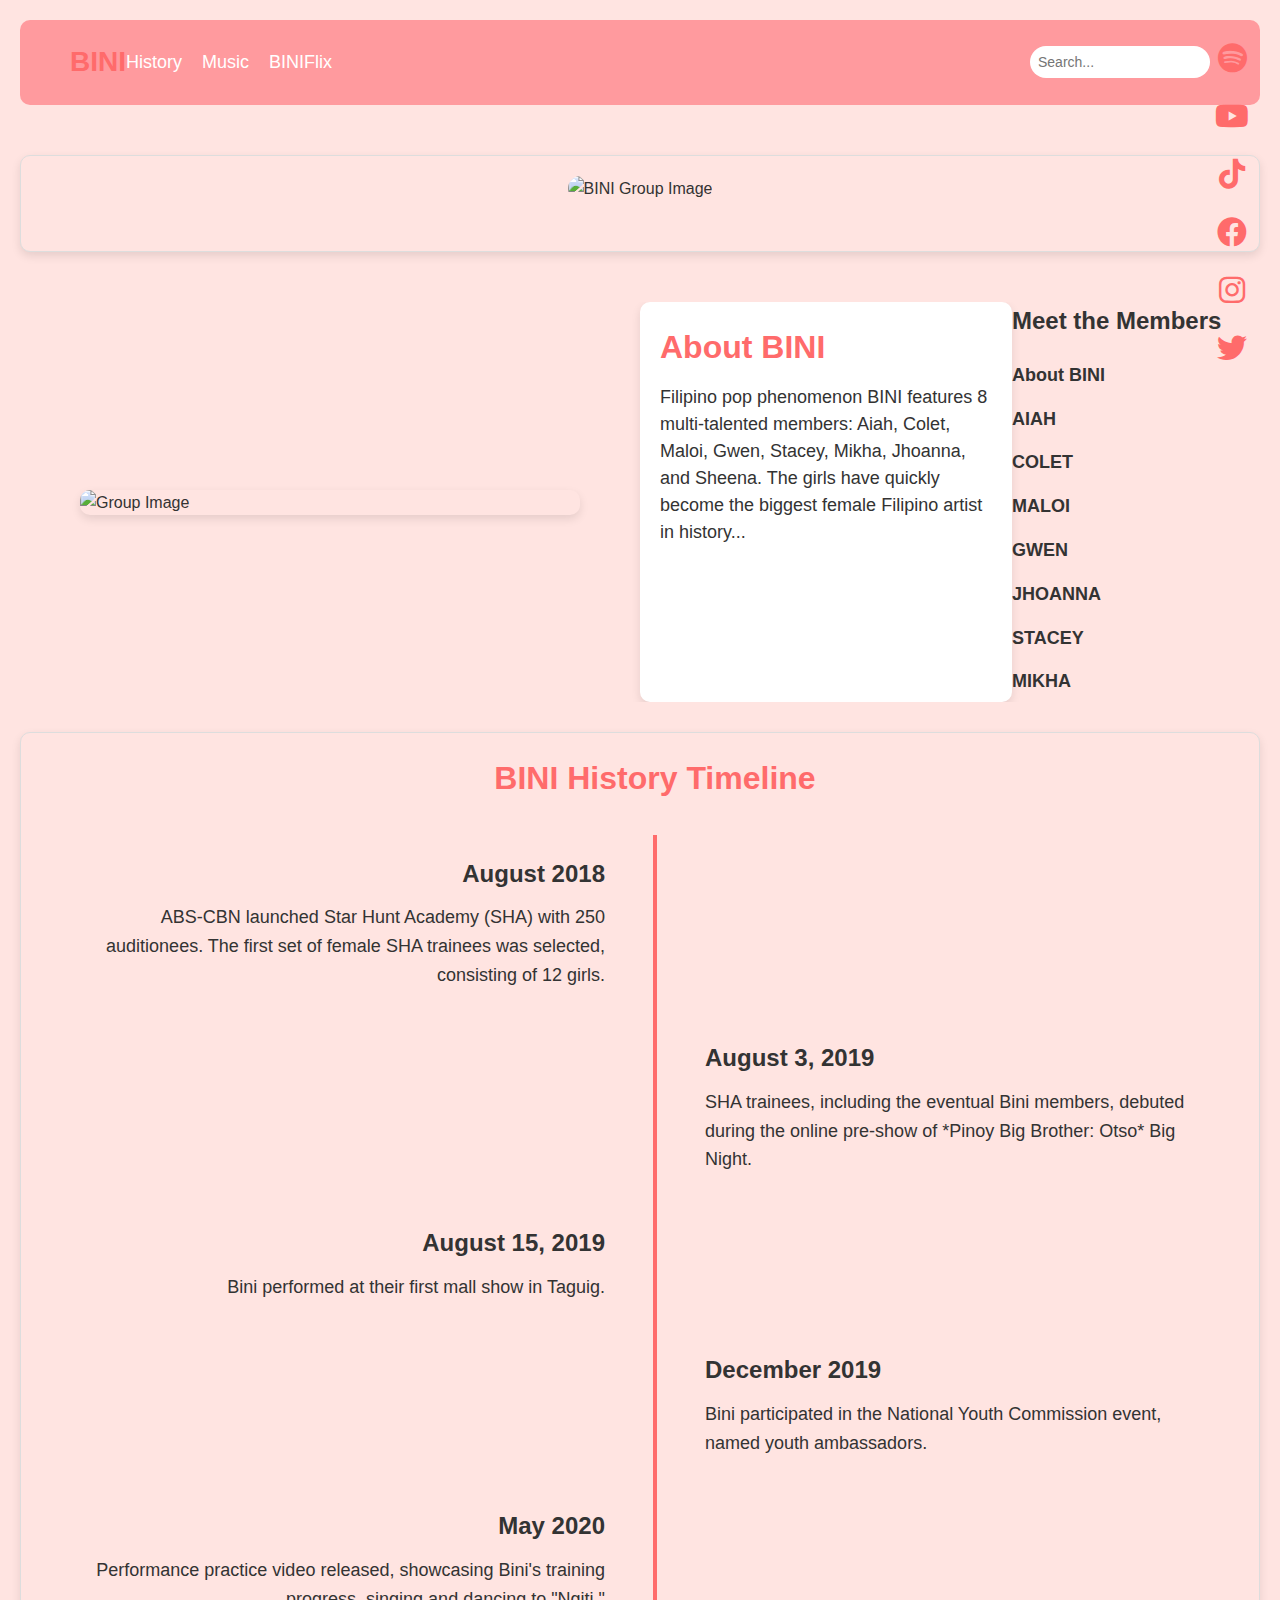
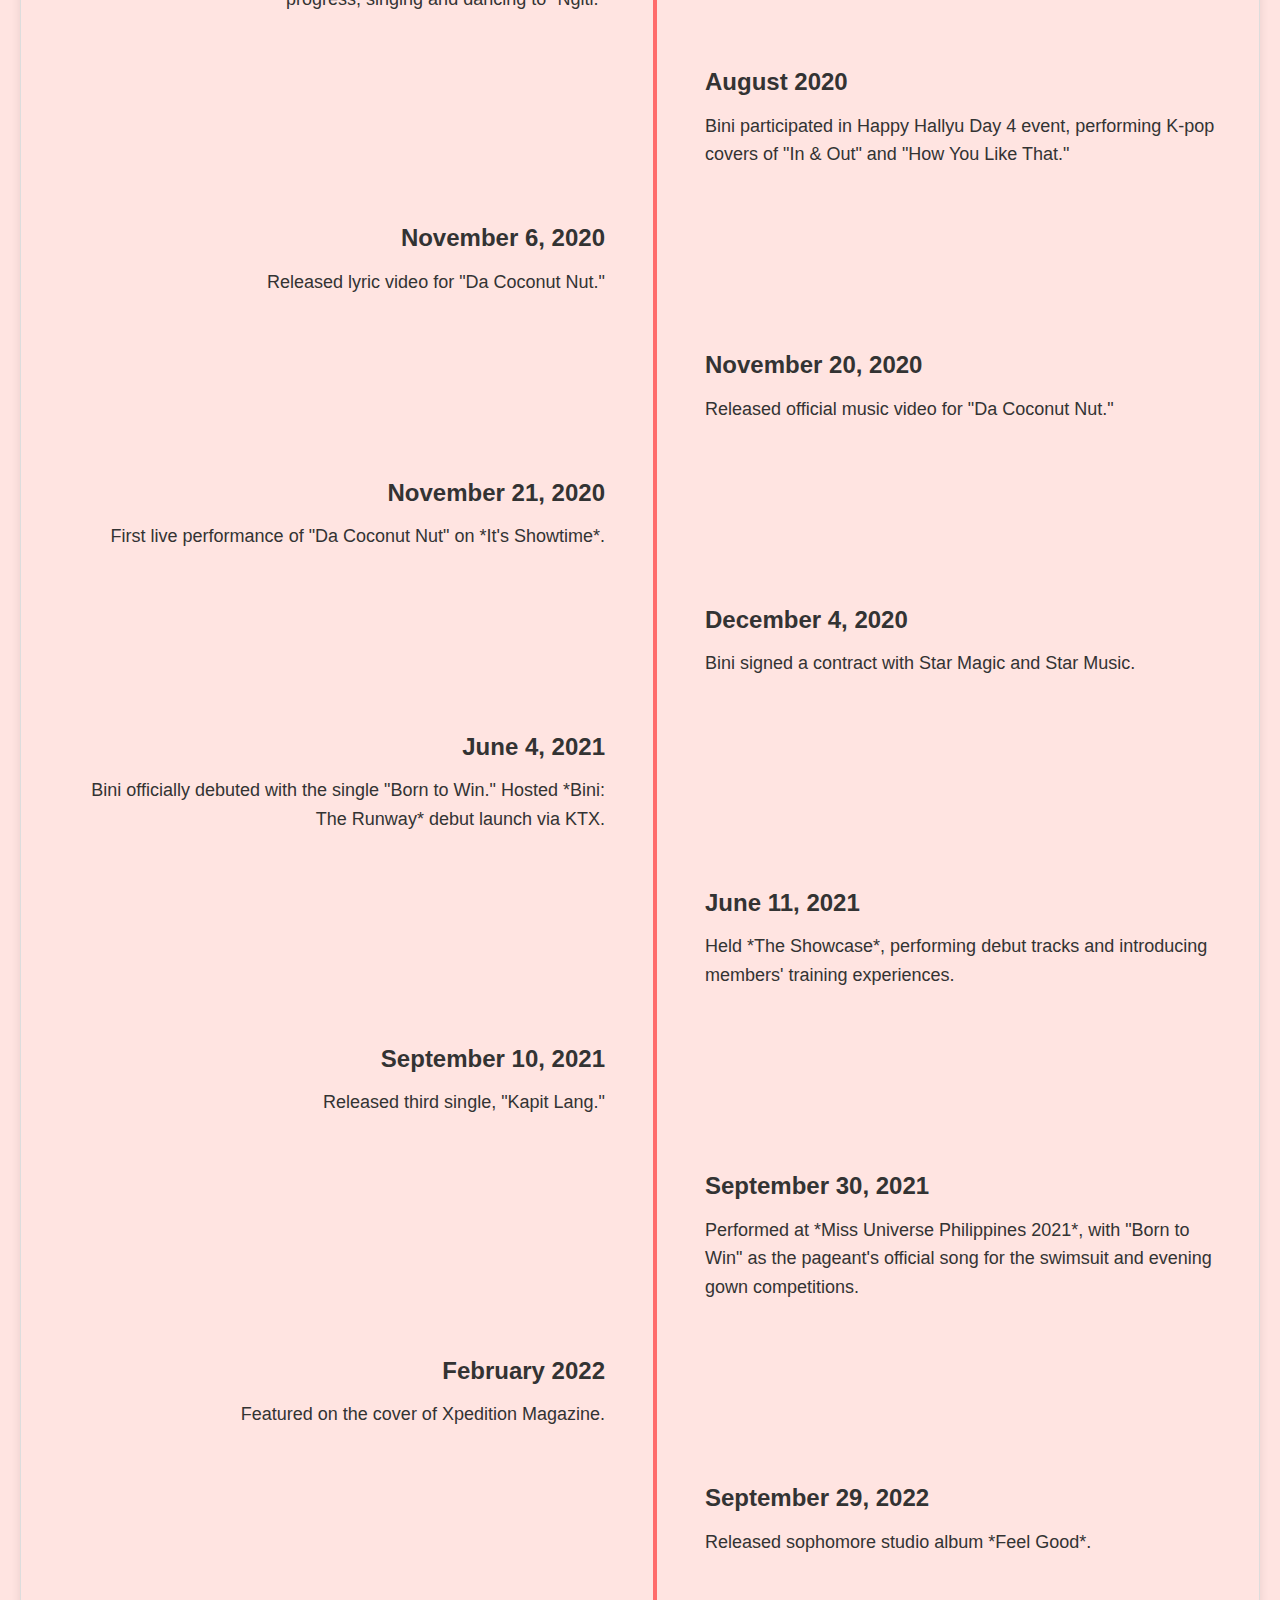
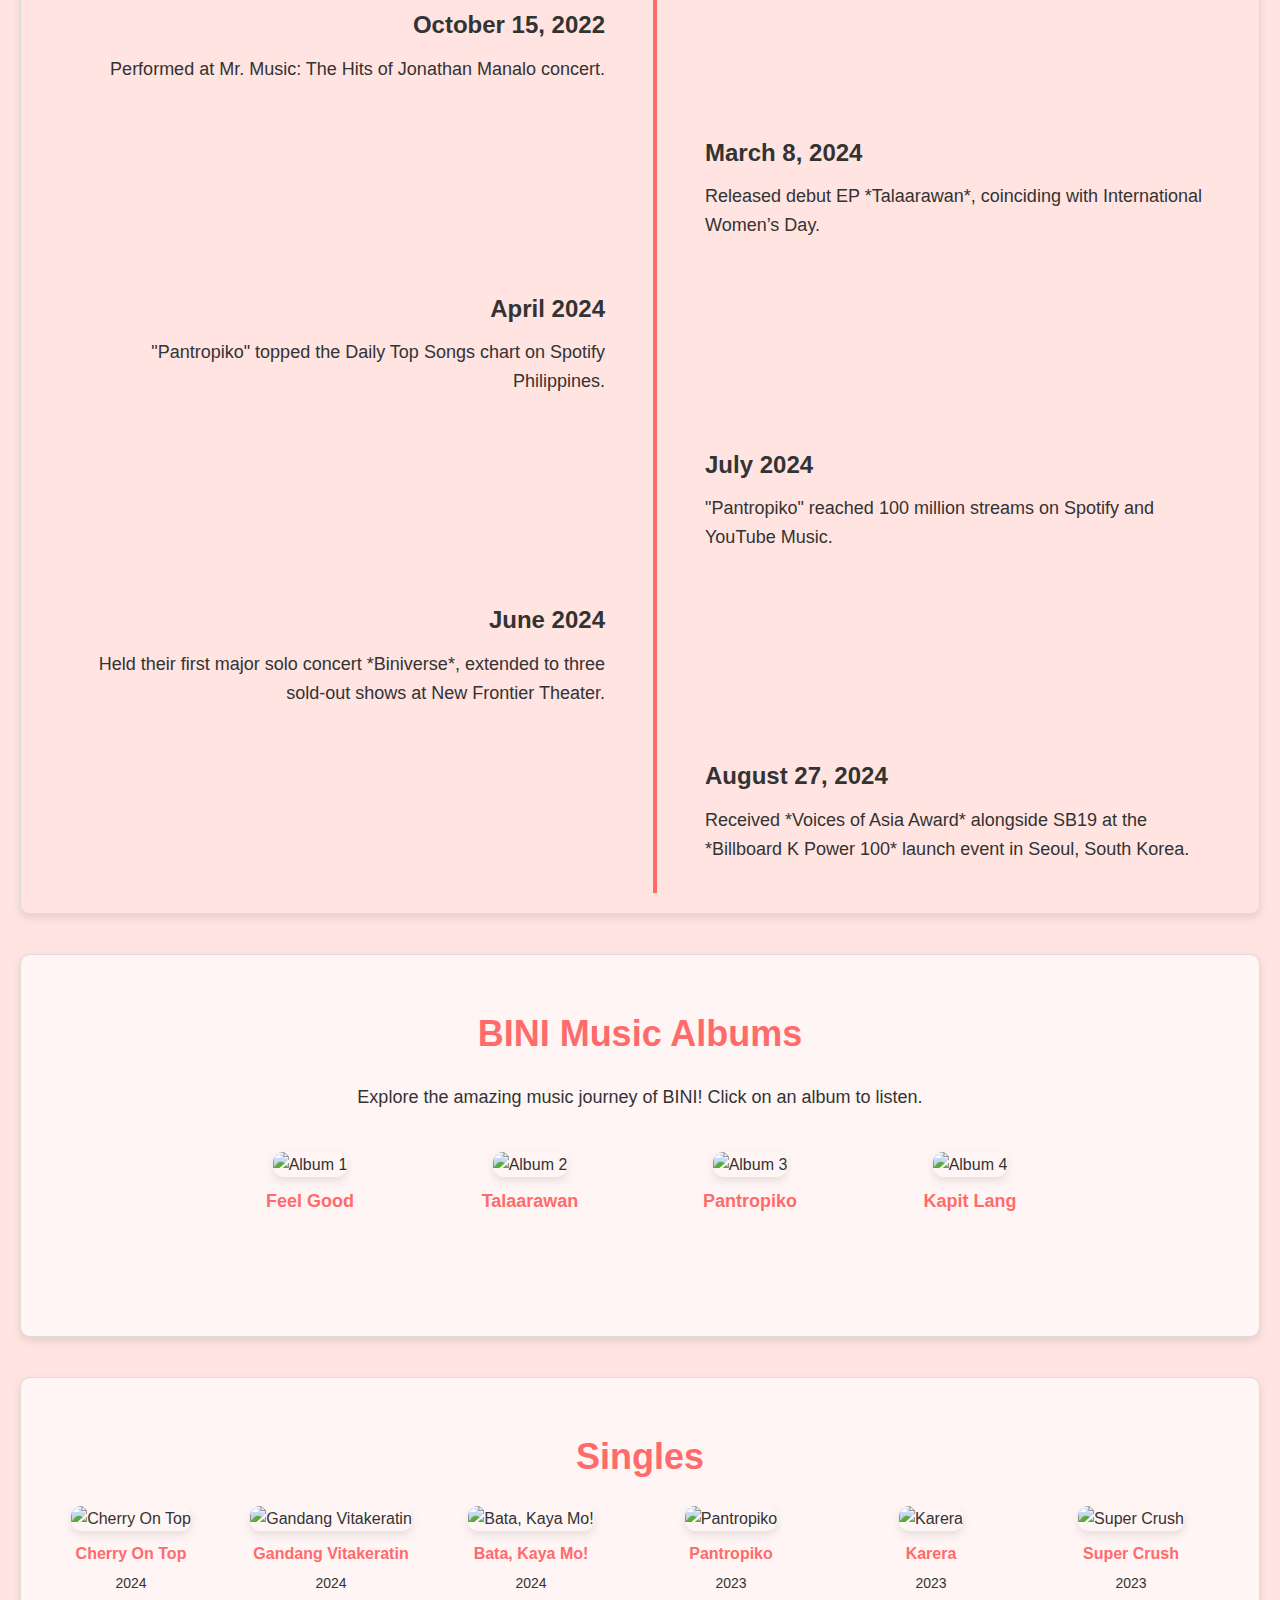
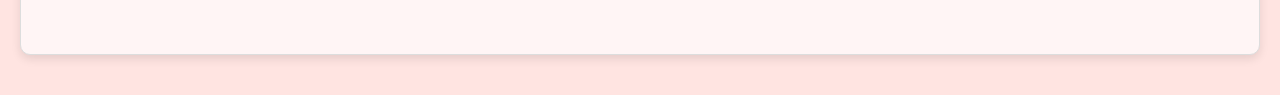
==== commit 4525c5d3: "fixed singles glitch" ====
--- a/BINI.html
+++ b/BINI.html
@@ -39,147 +39,97 @@
         </div>
     </section>
   
-     <!-- BINI member profiles -->
-    <section class="container">
-        <!-- Member Name List (Left Side) -->
-        <div class="profile-list">
-            <ul>
-                <li><a href="#aiah">AIAH</a></li>
-                <li><a href="#colet">COLET</a></li>
-                <li><a href="#maloi">MALOI</a></li>
-                <li><a href="#gwen">GWEN</a></li>
-                <li><a href="#jhoanna">JHOANNA</a></li>
-                <li><a href="#stacey">STACEY</a></li>
-                <li><a href="#mikha">MIKHA</a></li>
-                <li><a href="#sheena">SHEENA</a></li>
-            </ul>
-        </div>
-
-       <!-- Profile Display (Right Side) -->
-<div class="profile-info">
-    <!-- AIAH's Profile -->
-    <div id="aiah" class="profile-section">
-        <div class="profile-container">
-            <div class="profile-details">
-                <h1>BINI AIAH</h1>
-                <p><strong>Full Name:</strong> Maraiah Queen Arceta</p>
-                <p><strong>Date of Birth:</strong> January 27, 2001</p>
-                <p><strong>Position:</strong> Main Rapper, Sub-Vocalist, Visual</p>
-                <p><strong>Hometown:</strong> Lapu-Lapu City, Cebu</p>
-                <p><strong>Zodiac Sign:</strong> Aquarius</p>
-            </div>
-            <img src="images/Aiah.svg" alt="AIAH" class="profile-image">
-        </div>
-    </div>
-
-    <!-- COLET's Profile -->
-    <div id="colet" class="profile-section">
-        <div class="profile-container">
-            <div class="profile-details">
-                <h1>BINI COLET</h1>
-                <p><strong>Full Name:</strong> Ma. Nicolette Floresnos Vergara</p>
-                <p><strong>Date of Birth:</strong> September 14, 2001</p>
-                <p><strong>Position:</strong> Main Vocalist, Lead Dancer, Lead Rapper</p>
-                <p><strong>Hometown:</strong> Tagbilaran City, Bohol</p>
-                <p><strong>Zodiac Sign:</strong> Virgo</p>
-            </div>
-            <img src="Images/Colet.svg" alt="COLET" class="profile-image">
-        </div>
-    </div>
-
-    <!-- MALOI's Profile -->
-    <div id="maloi" class="profile-section">
-        <div class="profile-container">
-            <div class="profile-details">
-                <h1>BINI MALOI</h1>
-                <p><strong>Full Name:</strong> Mary Loi Yves Kipte Ricalde</p>
-                <p><strong>Date of Birth:</strong> May 27, 2002</p>
-                <p><strong>Position:</strong> Main Vocalist</p>
-                <p><strong>Hometown:</strong> General Trias City, Cavite</p>
-                <p><strong>Zodiac Sign:</strong> Gemini</p>
-            </div>
-            <img src="Images/Maloi.svg" alt="MALOI" class="profile-image">
-        </div>
-    </div>
-
-    <!-- GWEN's Profile -->
-    <div id="gwen" class="profile-section">
-        <div class="profile-container">
-            <div class="profile-details">
-                <h1>BINI GWEN</h1>
-                <p><strong>Full Name:</strong> Gweneth Llaguno Apuli</p>
-                <p><strong>Date of Birth:</strong> June 19, 2003</p>
-                <p><strong>Position:</strong> Lead Vocalist, Lead Rapper</p>
-                <p><strong>Hometown:</strong> Daraga, Albay</p>
-                <p><strong>Zodiac Sign:</strong> Gemini</p>
-            </div>
-            <img src="Images/Gwen.svg" alt="GWEN" class="profile-image">
-        </div>
-    </div>
-
-    <!-- JHOANNA's Profile -->
-    <div id="jhoanna" class="profile-section">
-        <div class="profile-container">
-            <div class="profile-details">
-                <h1>BINI JHOANNA</h1>
-                <p><strong>Full Name:</strong> Jhoanna Christine Burgos Robles</p>
-                <p><strong>Date of Birth:</strong> January 26, 2004</p>
-                <p><strong>Position:</strong> Leader, Lead Vocalist, Lead Rapper</p>
-                <p><strong>Hometown:</strong> Calamba, Laguna</p>
-                <p><strong>Zodiac Sign:</strong> Aquarius</p>
-            </div>
-            <img src="Images/Jhoanna.svg" alt="JHOANNA" class="profile-image">
-        </div>
-    </div>
-
-    <!-- STACEY's Profile -->
-    <div id="stacey" class="profile-section">
-        <div class="profile-container">
-            <div class="profile-details">
-                <h1>BINI STACEY</h1>
-                <p><strong>Full Name:</strong> Stacey Aubrey Casumpang Sevilleja</p>
-                <p><strong>Date of Birth:</strong> July 13, 2003</p>
-                <p><strong>Position:</strong> Main Rapper, Lead Dancer</p>
-                <p><strong>Hometown:</strong> Bagbag, Nueva Vizcaya</p>
-                <p><strong>Zodiac Sign:</strong> Cancer</p>
-            </div>
-            <img src="Images/Stacey.svg" alt="STACEY" class="profile-image">
-        </div>
-    </div>
-
-    <!-- MIKHA's Profile -->
-    <div id="mikha" class="profile-section">
-        <div class="profile-container">
-            <div class="profile-details">
-                <h1>BINI MIKHA</h1>
-                <p><strong>Full Name:</strong> Mikhaela Janna Jimenea Lim</p>
-                <p><strong>Date of Birth:</strong> November 8, 2003</p>
-                <p><strong>Position:</strong> Main Rapper, Lead Dancer, Visual</p>
-                <p><strong>Hometown:</strong> Cebu City</p>
-                <p><strong>Zodiac Sign:</strong> Scorpio</p>
-            </div>
-            <img src="Images/Mikha.svg" alt="MIKHA" class="profile-image">
-        </div>
-    </div>
-
-    <!-- SHEENA's Profile -->
-    <div id="sheena" class="profile-section">
-        <div class="profile-container">
-            <div class="profile-details">
-                <h1>BINI SHEENA</h1>
-                <p><strong>Full Name:</strong> Sheena Mae Manuel Catacutan</p>
-                <p><strong>Date of Birth:</strong> May 9, 2004</p>
-                <p><strong>Position:</strong> Main Dancer, Youngest</p>
-                <p><strong>Hometown:</strong> Santiago City, Isabela</p>
-                <p><strong>Zodiac Sign:</strong> Taurus</p>
-            </div>
-            <img src="Images/Sheena.svg" alt="SHEENA" class="profile-image">
-        </div>
+<!-- Carousel Container -->
+<div class="carousel-container">
+    <!-- Image Frame (Carousel) -->
+    <div class="image-frame">
+        <!-- Placeholder image to be updated dynamically -->
+        <img id="carousel-image" src="Images/bini_feel_good_album_cover.svg" alt="Group Image">
+    </div>
+
+    <!-- Profile Information dynamically changing with selection -->
+    <div class="profile-info">
+        <h1 id="profile-title">About BINI</h1>
+        <p id="profile-description">Filipino pop phenomenon BINI features 8 multi-talented members: Aiah, Colet, Maloi, Gwen, Stacey, Mikha, Jhoanna, and Sheena. The girls have quickly become the biggest female Filipino artist in history...</p>
+    </div>
+
+    <!-- Member List Selection (rightmost) -->
+    <div class="member-list">
+        <h2>Meet the Members</h2>
+        <ul>
+            <li><a href="javascript:void(0)" onclick="showProfile('group')">About BINI</a></li>
+            <li><a href="javascript:void(0)" onclick="showProfile('aiah')">AIAH</a></li>
+            <li><a href="javascript:void(0)" onclick="showProfile('colet')">COLET</a></li>
+            <li><a href="javascript:void(0)" onclick="showProfile('maloi')">MALOI</a></li>
+            <li><a href="javascript:void(0)" onclick="showProfile('gwen')">GWEN</a></li>
+            <li><a href="javascript:void(0)" onclick="showProfile('jhoanna')">JHOANNA</a></li>
+            <li><a href="javascript:void(0)" onclick="showProfile('stacey')">STACEY</a></li>
+            <li><a href="javascript:void(0)" onclick="showProfile('mikha')">MIKHA</a></li>
+            <li><a href="javascript:void(0)" onclick="showProfile('sheena')">SHEENA</a></li>
+        </ul>
     </div>
 </div>
 
-        </div>
-    </section>
+<!-- JavaScript to dynamically change the profile and image -->
+<script>
+    function showProfile(member) {
+        const image = document.getElementById('carousel-image');
+        const title = document.getElementById('profile-title');
+        const description = document.getElementById('profile-description');
+
+        // Switch statement to handle profile selection
+        switch (member) {
+            case 'group':
+                image.src = 'Images/bini_feel_good_album_cover.svg';
+                title.textContent = 'About BINI';
+                description.textContent = 'Filipino pop phenomenon BINI features 8 multi-talented members: Aiah, Colet, Maloi, Gwen, Stacey, Mikha, Jhoanna, and Sheena. The girls have quickly become the biggest female Filipino artist in history...';
+                break;
+            case 'aiah':
+                image.src = 'images/Aiah.svg';  // Path to Aiah's image
+                title.textContent = 'BINI AIAH';
+                description.innerHTML = '<strong>Full Name:</strong> Maraiah Queen Arceta<br><strong>Date of Birth:</strong> January 27, 2001<br><strong>Position:</strong> Main Rapper, Sub-Vocalist, Visual<br><strong>Hometown:</strong> Lapu-Lapu City, Cebu<br><strong>Zodiac Sign:</strong> Aquarius';
+                break;
+            case 'colet':
+                image.src = 'images/Colet.svg';  // Path to Colet's image
+                title.textContent = 'BINI COLET';
+                description.innerHTML = '<strong>Full Name:</strong> Ma. Nicolette Floresnos Vergara<br><strong>Date of Birth:</strong> September 14, 2001<br><strong>Position:</strong> Main Vocalist, Lead Dancer, Lead Rapper<br><strong>Hometown:</strong> Tagbilaran City, Bohol<br><strong>Zodiac Sign:</strong> Virgo';
+                break;
+            case 'maloi':
+                image.src = 'images/Maloi.svg';  // Path to Maloi's image
+                title.textContent = 'BINI MALOI';
+                description.innerHTML = '<strong>Full Name:</strong> Mary Loi Yves Kipte Ricalde<br><strong>Date of Birth:</strong> May 27, 2002<br><strong>Position:</strong> Main Vocalist<br><strong>Hometown:</strong> General Trias City, Cavite<br><strong>Zodiac Sign:</strong> Gemini';
+                break;
+            case 'gwen':
+                image.src = 'images/Gwen.svg';  // Path to Gwen's image
+                title.textContent = 'BINI GWEN';
+                description.innerHTML = '<strong>Full Name:</strong> Gweneth Llaguno Apuli<br><strong>Date of Birth:</strong> June 19, 2003<br><strong>Position:</strong> Lead Vocalist, Lead Rapper<br><strong>Hometown:</strong> Daraga, Albay<br><strong>Zodiac Sign:</strong> Gemini';
+                break;
+            case 'jhoanna':
+                image.src = 'images/Jhoanna.svg';  // Path to Jhoanna's image
+                title.textContent = 'BINI JHOANNA';
+                description.innerHTML = '<strong>Full Name:</strong> Jhoanna Christine Burgos Robles<br><strong>Date of Birth:</strong> January 26, 2004<br><strong>Position:</strong> Leader, Lead Vocalist, Lead Rapper<br><strong>Hometown:</strong> Calamba, Laguna<br><strong>Zodiac Sign:</strong> Aquarius';
+                break;
+            case 'stacey':
+                image.src = 'images/Stacey.svg';  // Path to Stacey's image
+                title.textContent = 'BINI STACEY';
+                description.innerHTML = '<strong>Full Name:</strong> Stacey Aubrey Casumpang Sevilleja<br><strong>Date of Birth:</strong> July 13, 2003<br><strong>Position:</strong> Main Rapper, Lead Dancer<br><strong>Hometown:</strong> Bagbag, Nueva Vizcaya<br><strong>Zodiac Sign:</strong> Cancer';
+                break;
+            case 'mikha':
+                image.src = 'images/Mikha.svg';  // Path to Mikha's image
+                title.textContent = 'BINI MIKHA';
+                description.innerHTML = '<strong>Full Name:</strong> Mikhaela Janna Jimenea Lim<br><strong>Date of Birth:</strong> November 8, 2003<br><strong>Position:</strong> Main Rapper, Lead Dancer, Visual<br><strong>Hometown:</strong> Cebu City<br><strong>Zodiac Sign:</strong> Scorpio';
+                break;
+            case 'sheena':
+                image.src = 'images/Sheena.svg';  // Path to Sheena's image
+                title.textContent = 'BINI SHEENA';
+                description.innerHTML = '<strong>Full Name:</strong> Sheena Mae Manuel Catacutan<br><strong>Date of Birth:</strong> May 9, 2004<br><strong>Position:</strong> Main Dancer, Youngest<br><strong>Hometown:</strong> Santiago City, Isabela<br><strong>Zodiac Sign:</strong> Taurus';
+                break;
+        }
+    }
+</script>
+
+
+
 
 <!-- BINI History Section -->
 <section id="history" class="history-section">
@@ -286,19 +236,19 @@
     <!-- Albums Display -->
     <div class="album-gallery">
         <a href="placeholder-page.html" target="_blank">
-            <img src="images/album1-placeholder.jpg" alt="Album 1" class="album-cover">
+            <img src="Images/bini_feel_good_album_cover.svg" alt="Album 1" class="album-cover">
             <p>Feel Good</p>
         </a>
         <a href="placeholder-page.html" target="_blank">
-            <img src="images/album2-placeholder.jpg" alt="Album 2" class="album-cover">
+            <img src="Images/bini_talaarawan_album_cover.svg" alt="Album 2" class="album-cover">
             <p>Talaarawan</p>
         </a>
         <a href="placeholder-page.html" target="_blank">
-            <img src="images/album3-placeholder.jpg" alt="Album 3" class="album-cover">
+            <img src="Images/bini_pantropiko_album_cover.svg" alt="Album 3" class="album-cover">
             <p>Pantropiko</p>
         </a>
         <a href="placeholder-page.html" target="_blank">
-            <img src="images/album4-placeholder.jpg" alt="Album 4" class="album-cover">
+            <img src="Images/bini_kapit_lang_album_cover.svg" alt="Album 4" class="album-cover">
             <p>Kapit Lang</p>
         </a>
     </div>
@@ -309,57 +259,88 @@
     <h2>Singles</h2>
     <div class="singles-gallery">
         <div class="single">
-            <img src="images/cherry-on-top.jpg" alt="Cherry On Top">
+            <img src="Images/bini_cherry_on_top_single_cover.svg" alt="Cherry On Top">
             <p>Cherry On Top</p>
             <span>2024</span>
         </div>
         <div class="single">
-            <img src="images/gandang-vitakeratin.jpg" alt="Gandang Vitakeratin">
+            <img src="Images/bini_gandang_vitakeratin_single_cover.svg" alt="Gandang Vitakeratin">
             <p>Gandang Vitakeratin</p>
             <span>2024</span>
         </div>
         <div class="single">
-            <img src="images/bata-kaya-mo.jpg" alt="Bata, Kaya Mo!">
+            <img src="Images/bini_bata_kaya_mo_single_cover.svg" alt="Bata, Kaya Mo!">
             <p>Bata, Kaya Mo!</p>
             <span>2024</span>
         </div>
         <div class="single">
-            <img src="images/pantropiko.jpg" alt="Pantropiko">
+            <img src="Images/bini_pantropiko_album_cover.svg" alt="Pantropiko">
             <p>Pantropiko</p>
             <span>2023</span>
         </div>
         <div class="single">
-            <img src="images/karera.jpg" alt="Karera">
+            <img src="Images/bini_karera_single_cover.svg" alt="Karera">
             <p>Karera</p>
             <span>2023</span>
         </div>
         <div class="single">
-            <img src="images/super-crush.jpg" alt="Super Crush">
+            <img src="Images/bini_super_crush_single_cover.svg" alt="Super Crush">
             <p>Super Crush</p>
             <span>2023</span>
         </div>
         <div class="single">
-            <img src="images/i-feel-good.jpg" alt="I Feel Good">
+            <img src="Images/bini_i_feel_good_single_cover.svg" alt="I Feel Good">
             <p>I Feel Good</p>
             <span>2022</span>
         </div>
         <div class="single">
-            <img src="images/made-for-all.jpg" alt="Made for All">
+            <img src="Images/bini_made_for_all_single_cover.svg" alt="Made for All">
             <p>Made for All</p>
             <span>2022</span>
         </div>
         <div class="single">
-            <img src="images/love-yourself.jpg" alt="Love Yourself">
+            <img src="Images/bini_love_yourself_single_cover.svg" alt="Love Yourself">
             <p>Love Yourself</p>
             <span>2022</span>
         </div>
         <div class="single">
-            <img src="images/lagi.jpg" alt="Lagi">
+            <img src="Images/bini_lagi_single_cover.svg" alt="Lagi">
             <p>Lagi</p>
             <span>2022</span>
         </div>
+        <div class="single">
+            <img src="Images/bini_da_coconut_nut_single_cover.svg" alt="Da Coconut Nut">
+            <p>Da Coconut Nut</p>
+            <span>2022</span>
+        </div>
+        <div class="single">
+            <img src="Images/bini_born_to_win_single_cover.svg" alt="Born To Win">
+            <p>Born To Win</p>
+            <span>2022</span>
+        </div>
+        <div class="single">
+            <img src="Images/bini_kapit_lang_single_cover.svg" alt="Kapit Lang">
+            <p>Kapit Lang</p>
+            <span>2022</span>
+        </div>
+        <div class="single">
+            <img src="Images/bini_golden_arrow_single_cover.svg" alt="Golden Arrow">
+            <p>Golden Arrow</p>
+            <span>2022</span>
+        </div>
+        <div class="single">
+            <img src="Images/bini_pit_a_pat_single_cover.svg" alt="Pit A Pat">
+            <p>Pit A Pat</p>
+            <span>2022</span>
+        </div>
+        <div class="single">
+            <img src="Images/bini_strings_single_cover.svg" alt="Strings">
+            <p>Strings</p>
+            <span>2022</span>
+        </div>
     </div>
 </section>
+
 
 
 
--- a/style.css
+++ b/style.css
@@ -120,6 +120,15 @@
     gap: 20px;
 }
 
+/* Carousel Styling */
+.carousel-container {
+    position: relative;
+    display: flex;
+    overflow: hidden;
+    width: 100%;
+    height: 400px;
+}
+
 .profile-list {
     flex-basis: 20%;
     padding-right: 20px;
@@ -135,75 +144,187 @@
     padding-left: 20px;
 }
 
-.profile-list ul li a {
+.profile-list ul li label {
     text-decoration: none;
     color: black;
     font-weight: bold;
     font-size: 20px;
     transition: color 0.3s ease;
-}
-
-.profile-list ul li a:target {
-    color: #ff6b6b;
-}
-
+    cursor: pointer;
+}
+
+.profile-list ul li label:hover {
+    color: #ff6b6b;
+}
+
+/* Image Frame Styling */
+.image-frame {
+    flex-basis: 50%;
+    display: flex;
+    justify-content: center;
+    align-items: center;
+}
+
+.image-frame img {
+    width: 100%;
+    max-width: 500px;
+    height: auto;
+    border-radius: 10px;
+    box-shadow: 0 4px 10px rgba(0, 0, 0, 0.1);
+    transition: transform 0.3s ease-in-out;
+}
+
+.image-frame img:hover {
+    transform: scale(1.05);
+}
+
+/* Profile Information Styling */
 .profile-info {
-    flex-basis: 70%;
+    flex-basis: 30%;
+    padding: 20px;
     background-color: #fff;
     border-radius: 10px;
-    padding: 20px;
     box-shadow: 0 4px 10px rgba(0, 0, 0, 0.1);
 }
 
 .profile-info h1 {
-    font-size: 40px;
-    color: #ff6b6b;
+    font-size: 32px;
+    color: #ff6b6b;
+    margin-bottom: 10px;
 }
 
 .profile-info p {
     font-size: 18px;
+    line-height: 1.5;
     margin: 10px 0;
 }
 
-.profile-info strong {
-    font-weight: bold;
+/* Member List Section */
+.member-list {
+    flex-basis: 20%;
+    padding-right: 20px;
+}
+
+.member-list h2 {
+    font-size: 24px;
+    color: #333; /* Subtle color for the title */
+    margin-bottom: 20px;
+}
+
+.member-list ul {
+    list-style: none;
+    padding: 0;
+}
+
+.member-list ul li {
+    margin-bottom: 15px; /* Space between each member name */
+    font-size: 18px; /* Size for the member names */
+    font-weight: bold; /* Bolder weight for the names */
+    color: #333; /* Make the names look like normal text */
+    cursor: pointer;
+}
+
+/* Styling for the names to make them look like plain text */
+.member-list ul li a {
+    text-decoration: none; /* Remove underline */
+    color: inherit; /* Inherit color from parent (which is #333) */
+    transition: color 0.3s ease;
+}
+
+/* On hover, the text color changes slightly for interaction feedback */
+.member-list ul li a:hover {
+    color: #666; /* Slightly lighter color on hover */
+}
+
+/* Remove the underline when active, keeping it minimal */
+.member-list ul li a:active {
+    color: #666; /* Ensure no hyperlink color */
+}
+
+
+/* Carousel Transition Logic */
+#carousel-wrapper {
+    display: flex;
+    overflow: hidden;
+    width: 100%;
+    height: auto;
+    transition: transform 0.5s ease-in-out;
 }
 
 .profile-section {
+    flex: 0 0 100%;
     display: none;
-}
-
-.profile-section:target {
+    padding: 20px;
+}
+
+input[type="radio"] {
+    display: none;
+}
+
+/* Display the active profile section */
+input[id="about"]:checked ~ #carousel-wrapper .about-profile,
+input[id="aiah"]:checked ~ #carousel-wrapper .aiah-profile,
+input[id="colet"]:checked ~ #carousel-wrapper .colet-profile,
+input[id="maloi"]:checked ~ #carousel-wrapper .maloi-profile,
+input[id="gwen"]:checked ~ #carousel-wrapper .gwen-profile,
+input[id="jhoanna"]:checked ~ #carousel-wrapper .jhoanna-profile,
+input[id="stacey"]:checked ~ #carousel-wrapper .stacey-profile,
+input[id="mikha"]:checked ~ #carousel-wrapper .mikha-profile,
+input[id="sheena"]:checked ~ #carousel-wrapper .sheena-profile {
     display: block;
 }
 
-.profile-container {
-    display: flex;
-    align-items: center;
-    justify-content: space-between;
-    gap: 20px;
-    margin-bottom: 30px;
-}
-
-.profile-image {
-    width: 225px;
+/* Active Member Styling */
+input:checked + label {
+    color: #ff6b6b;
+}
+
+/* Profile Images for Individual Members */
+.profile-section img {
+    width: 100%;
+    max-width: 500px;
     height: auto;
     border-radius: 10px;
-}
-
-.profile-details {
-    flex: 1;
-}
-
-.profile-details h1 {
-    font-size: 24px;
-    color: #ff6b6b;
-}
-
-.profile-details p {
-    font-size: 16px;
-    margin: 5px 0;
-}
+    box-shadow: 0 4px 10px rgba(0, 0, 0, 0.1);
+}
+
+/* Responsive Design */
+@media (max-width: 768px) {
+    .carousel-container {
+        flex-direction: column;
+        gap: 20px;
+    }
+
+    .image-frame {
+        max-width: 100%;
+    }
+
+    .profile-info {
+        flex-basis: 100%;
+    }
+
+    .member-list {
+        flex-basis: 100%;
+    }
+
+    .profile-section img {
+        max-width: 100%;
+    }
+}
+
+/* Responsive Design for Smaller Screens */
+@media (max-width: 768px) {
+    .container {
+        flex-direction: column;
+        gap: 20px;
+    }
+
+    .profile-list,
+    .profile-info {
+        flex-basis: 100%;
+    }
+}
+
 
 /* Timeline Section for BINI History */
 .history-section {
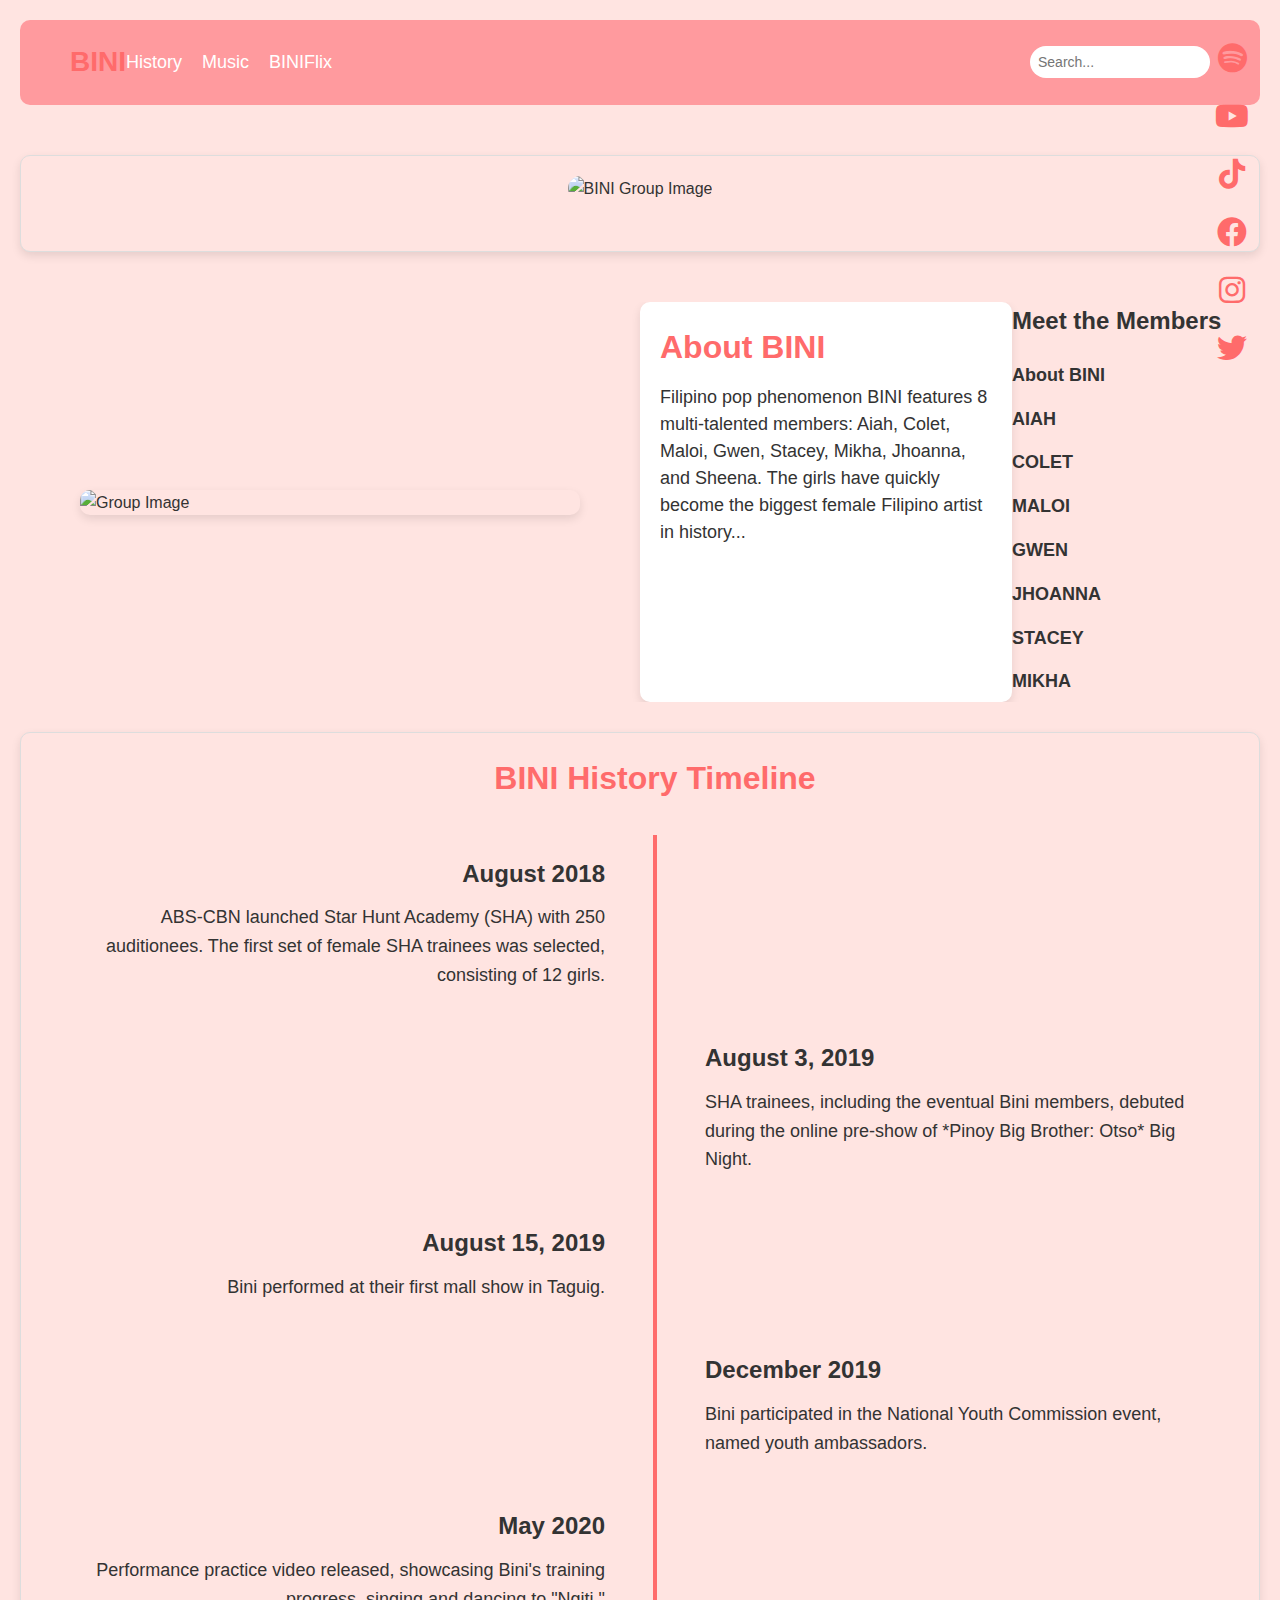
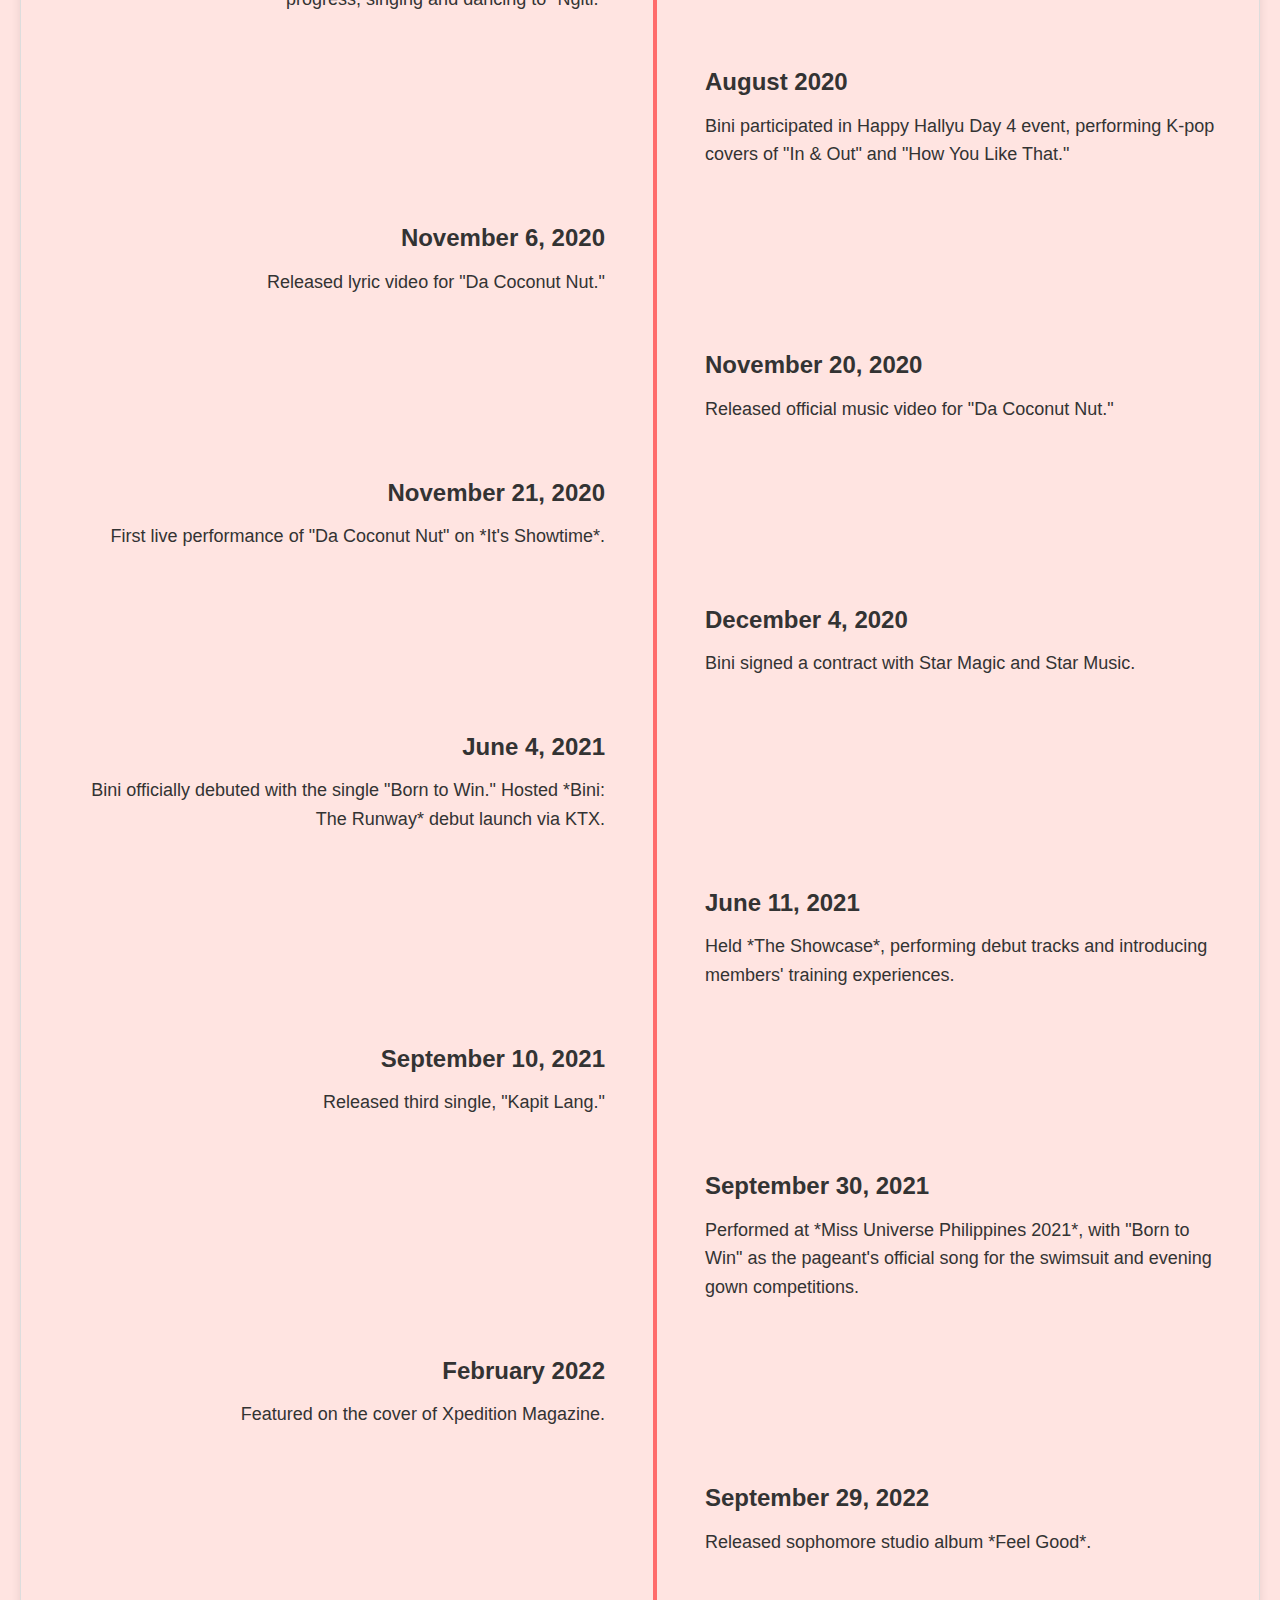
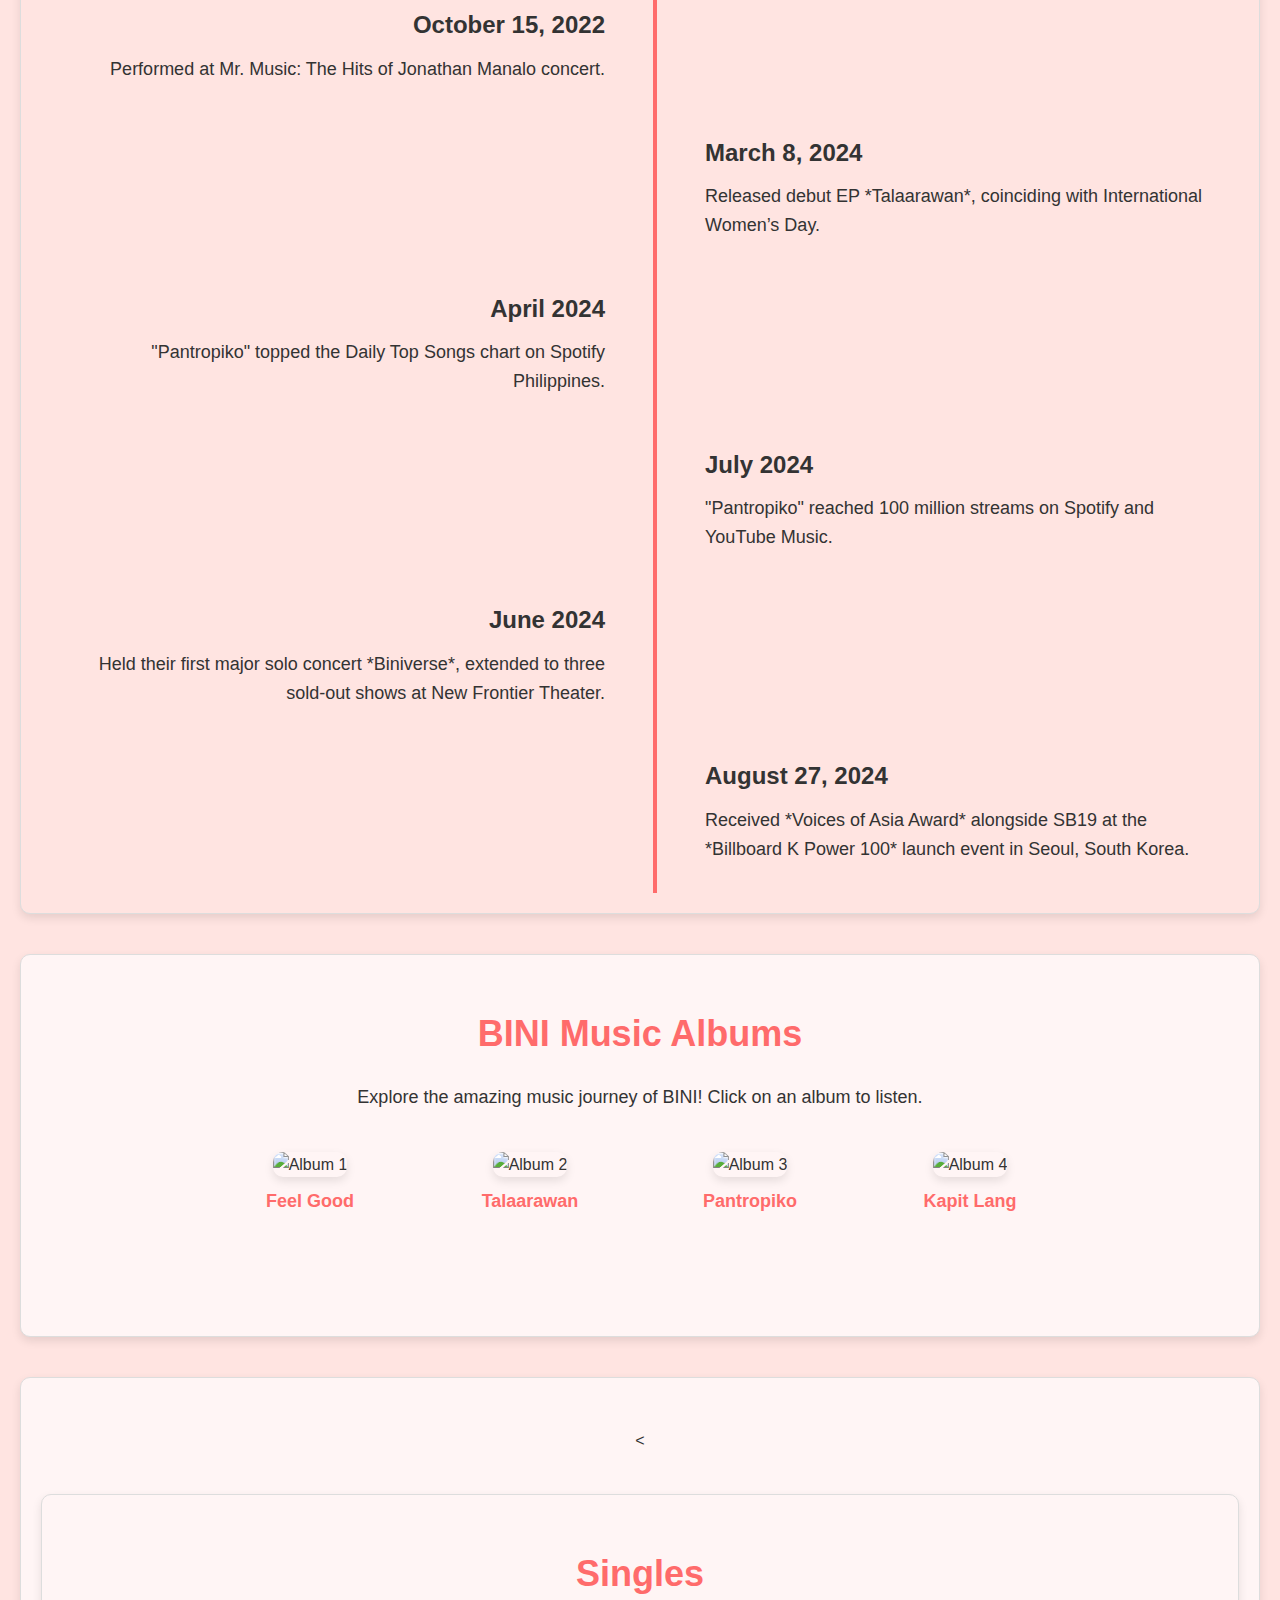
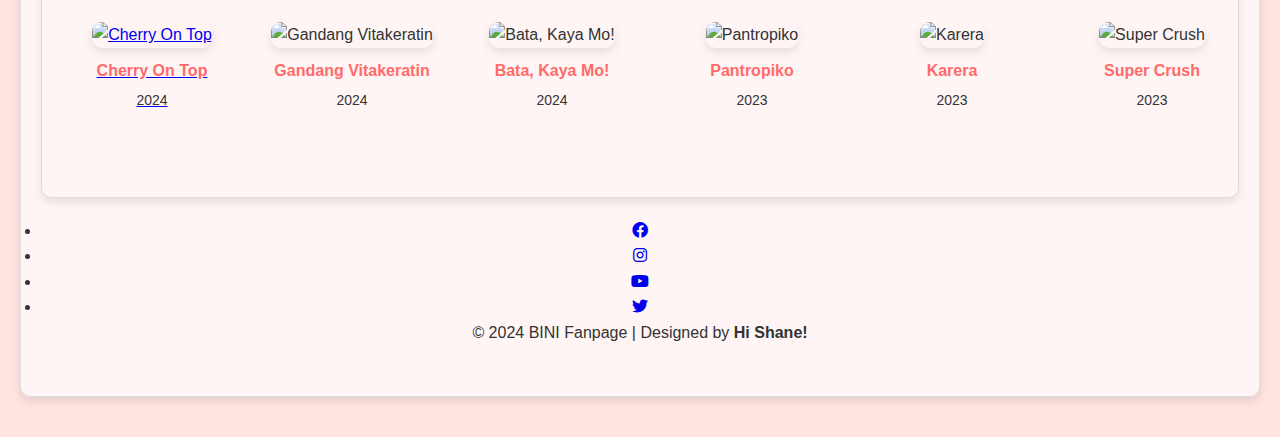
==== commit fa1e456f: "added links to singles" ====
--- a/BINI.html
+++ b/BINI.html
@@ -128,9 +128,6 @@
     }
 </script>
 
-
-
-
 <!-- BINI History Section -->
 <section id="history" class="history-section">
     <h1>BINI History Timeline</h1>
@@ -235,19 +232,19 @@
 
     <!-- Albums Display -->
     <div class="album-gallery">
-        <a href="placeholder-page.html" target="_blank">
+        <a href="https://open.spotify.com/album/7H64wogfyQUcRqFZFbMV9S?si=XBHKr5X7TJySt-esTs_ybQ" target="_blank">
             <img src="Images/bini_feel_good_album_cover.svg" alt="Album 1" class="album-cover">
             <p>Feel Good</p>
         </a>
-        <a href="placeholder-page.html" target="_blank">
+        <a href="https://open.spotify.com/album/2eT1XApzS0GmkJLMlCBdVv?si=ZTtovYEVQUGFD3GXL98uHQ" target="_blank">
             <img src="Images/bini_talaarawan_album_cover.svg" alt="Album 2" class="album-cover">
             <p>Talaarawan</p>
         </a>
-        <a href="placeholder-page.html" target="_blank">
+        <a href="https://open.spotify.com/album/3NYOeU6Uwj2FP1Zz1rWVz8?si=H5vYePagRoCsbacdtQFJMw" target="_blank">
             <img src="Images/bini_pantropiko_album_cover.svg" alt="Album 3" class="album-cover">
             <p>Pantropiko</p>
         </a>
-        <a href="placeholder-page.html" target="_blank">
+        <a href="https://open.spotify.com/album/43WZS9p6EJQDLpID0cTNRN?si=zwtNV3rxT1u8XaoWDcMekw" target="_blank">
             <img src="Images/bini_kapit_lang_album_cover.svg" alt="Album 4" class="album-cover">
             <p>Kapit Lang</p>
         </a>
@@ -255,92 +252,140 @@
 </section>
 
 <!-- Scrollable Singles Section -->
+<section class="singles-frame">
+    <<!-- Scrollable Singles Section -->
 <section class="singles-frame">
     <h2>Singles</h2>
     <div class="singles-gallery">
         <div class="single">
-            <img src="Images/bini_cherry_on_top_single_cover.svg" alt="Cherry On Top">
-            <p>Cherry On Top</p>
-            <span>2024</span>
-        </div>
-        <div class="single">
+            <a href="https://open.spotify.com/track/YOUR_SPOTIFY_TRACK_ID" target="_blank">
+                <img src="Images/bini_cherry_on_top_single_cover.svg" alt="Cherry On Top">
+                <p>Cherry On Top</p>
+                <span>2024</span>
+            </a>
+        </div>
+        <div class="single">
+            <a href="https://open.spotify.com/track/YOUR_SPOTIFY_TRACK_ID" target="_blank"></a>
             <img src="Images/bini_gandang_vitakeratin_single_cover.svg" alt="Gandang Vitakeratin">
             <p>Gandang Vitakeratin</p>
             <span>2024</span>
-        </div>
-        <div class="single">
+            </a>
+        </div>
+        <div class="single">
+            <a href="https://open.spotify.com/track/YOUR_SPOTIFY_TRACK_ID" target="_blank"></a>
             <img src="Images/bini_bata_kaya_mo_single_cover.svg" alt="Bata, Kaya Mo!">
             <p>Bata, Kaya Mo!</p>
             <span>2024</span>
-        </div>
-        <div class="single">
+         </a>
+        </div>
+        <div class="single">
+            <a href="https://open.spotify.com/track/YOUR_SPOTIFY_TRACK_ID" target="_blank"></a>
             <img src="Images/bini_pantropiko_album_cover.svg" alt="Pantropiko">
             <p>Pantropiko</p>
             <span>2023</span>
-        </div>
-        <div class="single">
+        </a>
+        </div>
+        <div class="single">
+            <a href="https://open.spotify.com/track/YOUR_SPOTIFY_TRACK_ID" target="_blank"></a>
             <img src="Images/bini_karera_single_cover.svg" alt="Karera">
             <p>Karera</p>
             <span>2023</span>
-        </div>
-        <div class="single">
+        </a>
+        </div>
+        <div class="single">
+            <a href="https://open.spotify.com/track/YOUR_SPOTIFY_TRACK_ID" target="_blank"></a>
             <img src="Images/bini_super_crush_single_cover.svg" alt="Super Crush">
             <p>Super Crush</p>
             <span>2023</span>
-        </div>
-        <div class="single">
+        </a>
+        </div>
+        <div class="single">
+            <a href="https://open.spotify.com/track/YOUR_SPOTIFY_TRACK_ID" target="_blank"></a>
             <img src="Images/bini_i_feel_good_single_cover.svg" alt="I Feel Good">
             <p>I Feel Good</p>
             <span>2022</span>
-        </div>
-        <div class="single">
+        </a>
+        </div>
+        <div class="single">
+            <a href="https://open.spotify.com/track/YOUR_SPOTIFY_TRACK_ID" target="_blank"></a>
             <img src="Images/bini_made_for_all_single_cover.svg" alt="Made for All">
             <p>Made for All</p>
             <span>2022</span>
-        </div>
-        <div class="single">
+        </a>
+        </div>
+        <div class="single">
+            <a href="https://open.spotify.com/track/YOUR_SPOTIFY_TRACK_ID" target="_blank"></a>
             <img src="Images/bini_love_yourself_single_cover.svg" alt="Love Yourself">
             <p>Love Yourself</p>
             <span>2022</span>
-        </div>
-        <div class="single">
+        </a>
+        </div>
+        <div class="single">
+            <a href="https://open.spotify.com/track/YOUR_SPOTIFY_TRACK_ID" target="_blank"></a>
             <img src="Images/bini_lagi_single_cover.svg" alt="Lagi">
             <p>Lagi</p>
             <span>2022</span>
-        </div>
-        <div class="single">
+        </a>
+        </div>
+        <div class="single">
+            <a href="https://open.spotify.com/track/YOUR_SPOTIFY_TRACK_ID" target="_blank"></a>
             <img src="Images/bini_da_coconut_nut_single_cover.svg" alt="Da Coconut Nut">
             <p>Da Coconut Nut</p>
             <span>2022</span>
-        </div>
-        <div class="single">
+        </a>
+        </div>
+        <div class="single">
+            <a href="https://open.spotify.com/track/YOUR_SPOTIFY_TRACK_ID" target="_blank"></a>
             <img src="Images/bini_born_to_win_single_cover.svg" alt="Born To Win">
             <p>Born To Win</p>
             <span>2022</span>
-        </div>
-        <div class="single">
+        </a>
+        </div>
+        <div class="single">
+            <a href="https://open.spotify.com/track/YOUR_SPOTIFY_TRACK_ID" target="_blank"></a>
             <img src="Images/bini_kapit_lang_single_cover.svg" alt="Kapit Lang">
             <p>Kapit Lang</p>
             <span>2022</span>
-        </div>
-        <div class="single">
+        </a>
+        </div>
+        <div class="single">
+            <a href="https://open.spotify.com/track/YOUR_SPOTIFY_TRACK_ID" target="_blank"></a>
             <img src="Images/bini_golden_arrow_single_cover.svg" alt="Golden Arrow">
             <p>Golden Arrow</p>
             <span>2022</span>
-        </div>
-        <div class="single">
+        </a>s
+        </div>
+        <div class="single">
+            <a href="https://open.spotify.com/track/YOUR_SPOTIFY_TRACK_ID" target="_blank"></a>
             <img src="Images/bini_pit_a_pat_single_cover.svg" alt="Pit A Pat">
             <p>Pit A Pat</p>
             <span>2022</span>
-        </div>
-        <div class="single">
+        </a>
+        </div>
+        <div class="single">
+            <a href="https://open.spotify.com/track/YOUR_SPOTIFY_TRACK_ID" target="_blank"></a>
             <img src="Images/bini_strings_single_cover.svg" alt="Strings">
             <p>Strings</p>
             <span>2022</span>
+        </a>
         </div>
     </div>
 </section>
 
+<!-- Footer Section -->
+<footer>
+    <div class="footer-content">
+    </div>
+    <ul class="footer-socials">
+        <li><a href="https://www.facebook.com/BINIph.official/" target="_blank"><i class="fab fa-facebook"></i></a></li>
+        <li><a href="https://www.instagram.com/bini_ph" target="_blank"><i class="fab fa-instagram"></i></a></li>
+        <li><a href="https://www.youtube.com/channel/UCtOcDBKgyr-f50SgbMErFkQ" target="_blank"><i class="fab fa-youtube"></i></a></li>
+        <li><a href="https://x.com/BINI_ph" target="_blank"><i class="fab fa-twitter"></i></a></li>
+    </ul>
+    <div class="footer-bottom">
+        <p>&copy; 2024 BINI Fanpage | Designed by <strong>Hi Shane!</strong></p>
+    </div>
+</footer>
 
 
 
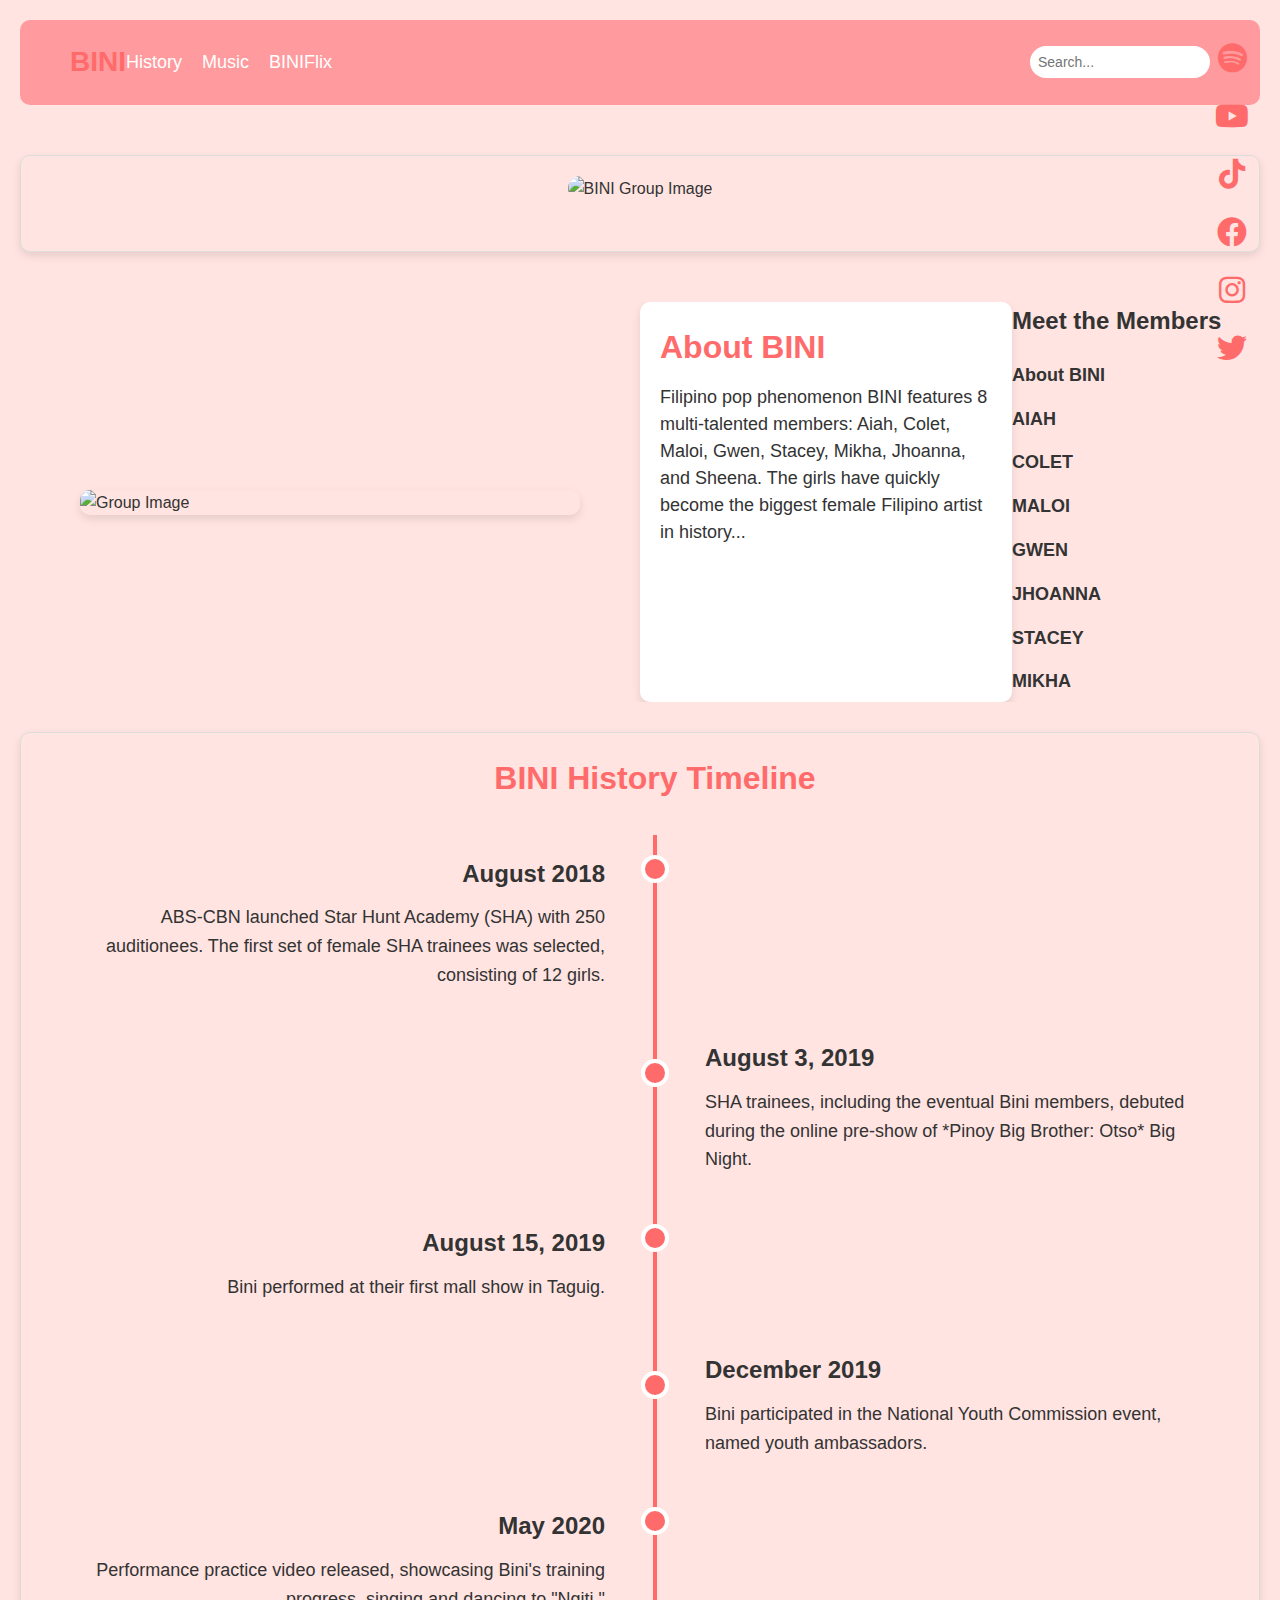
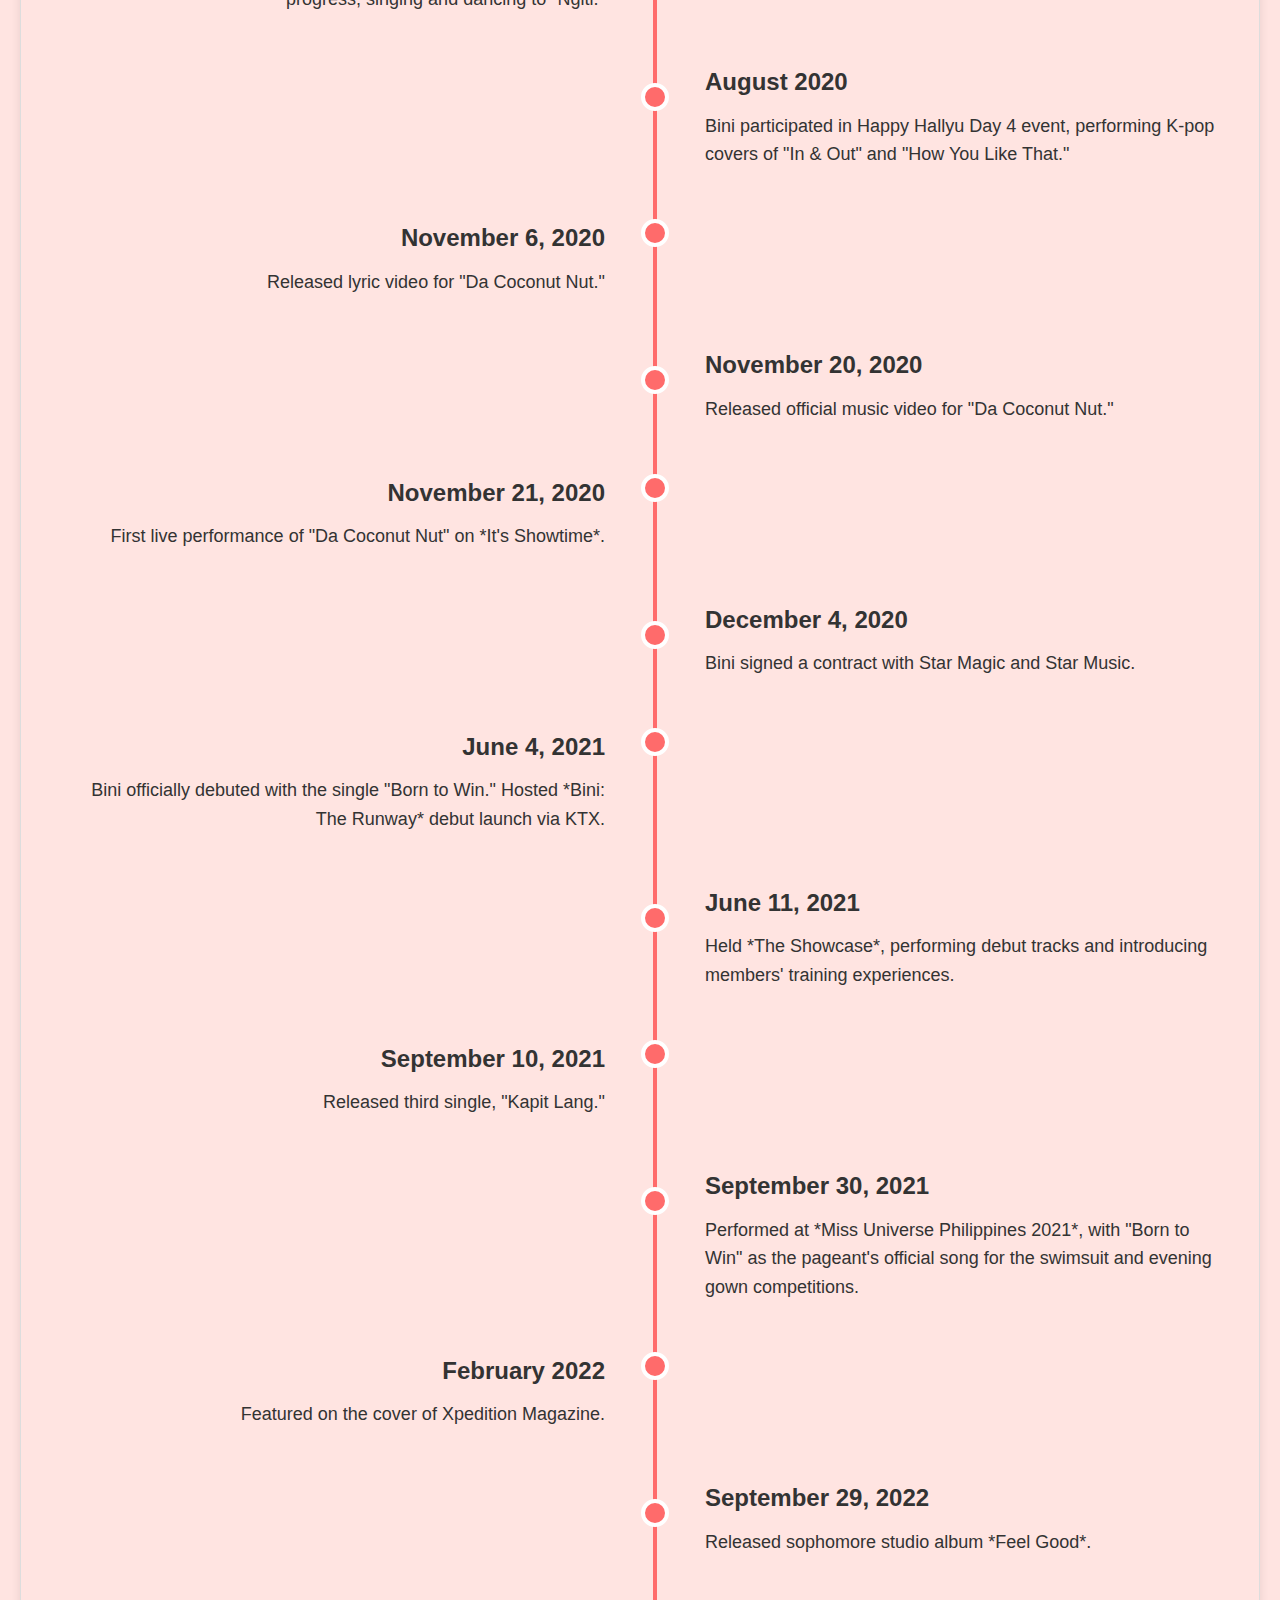
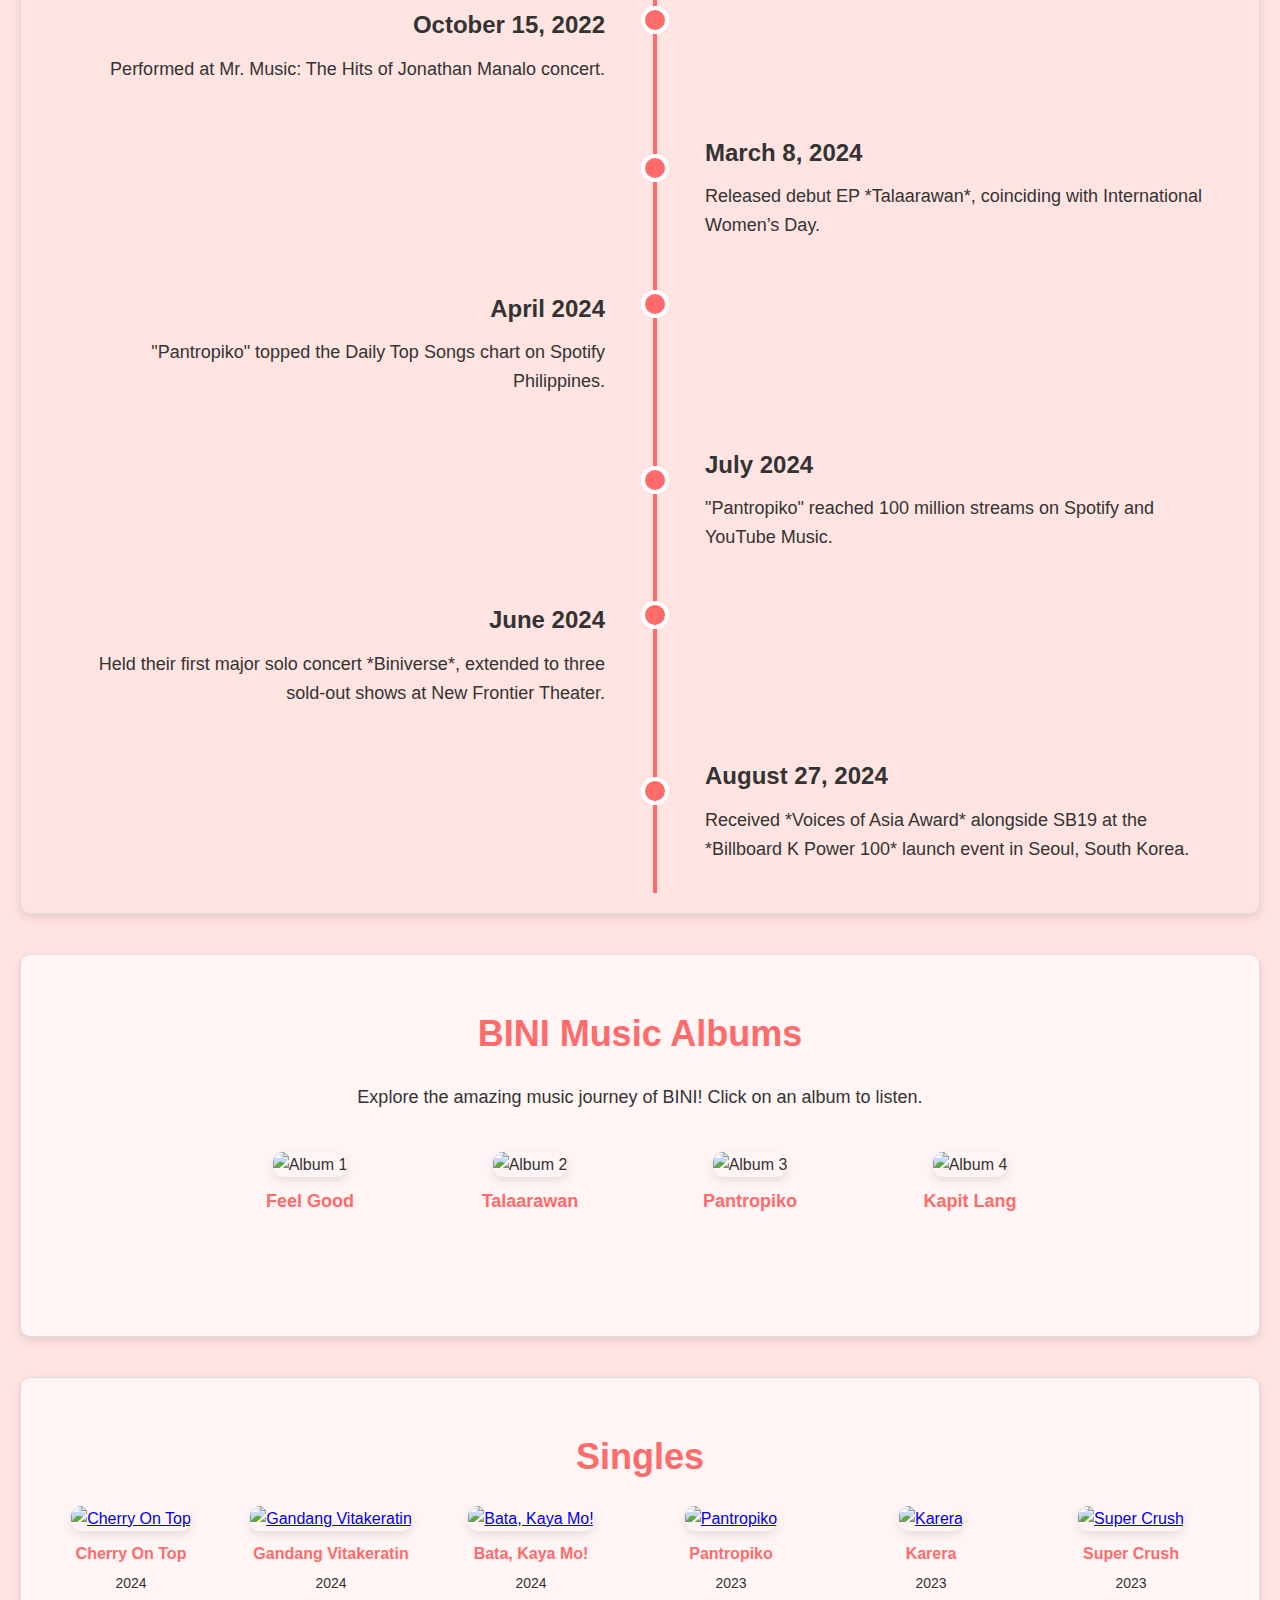
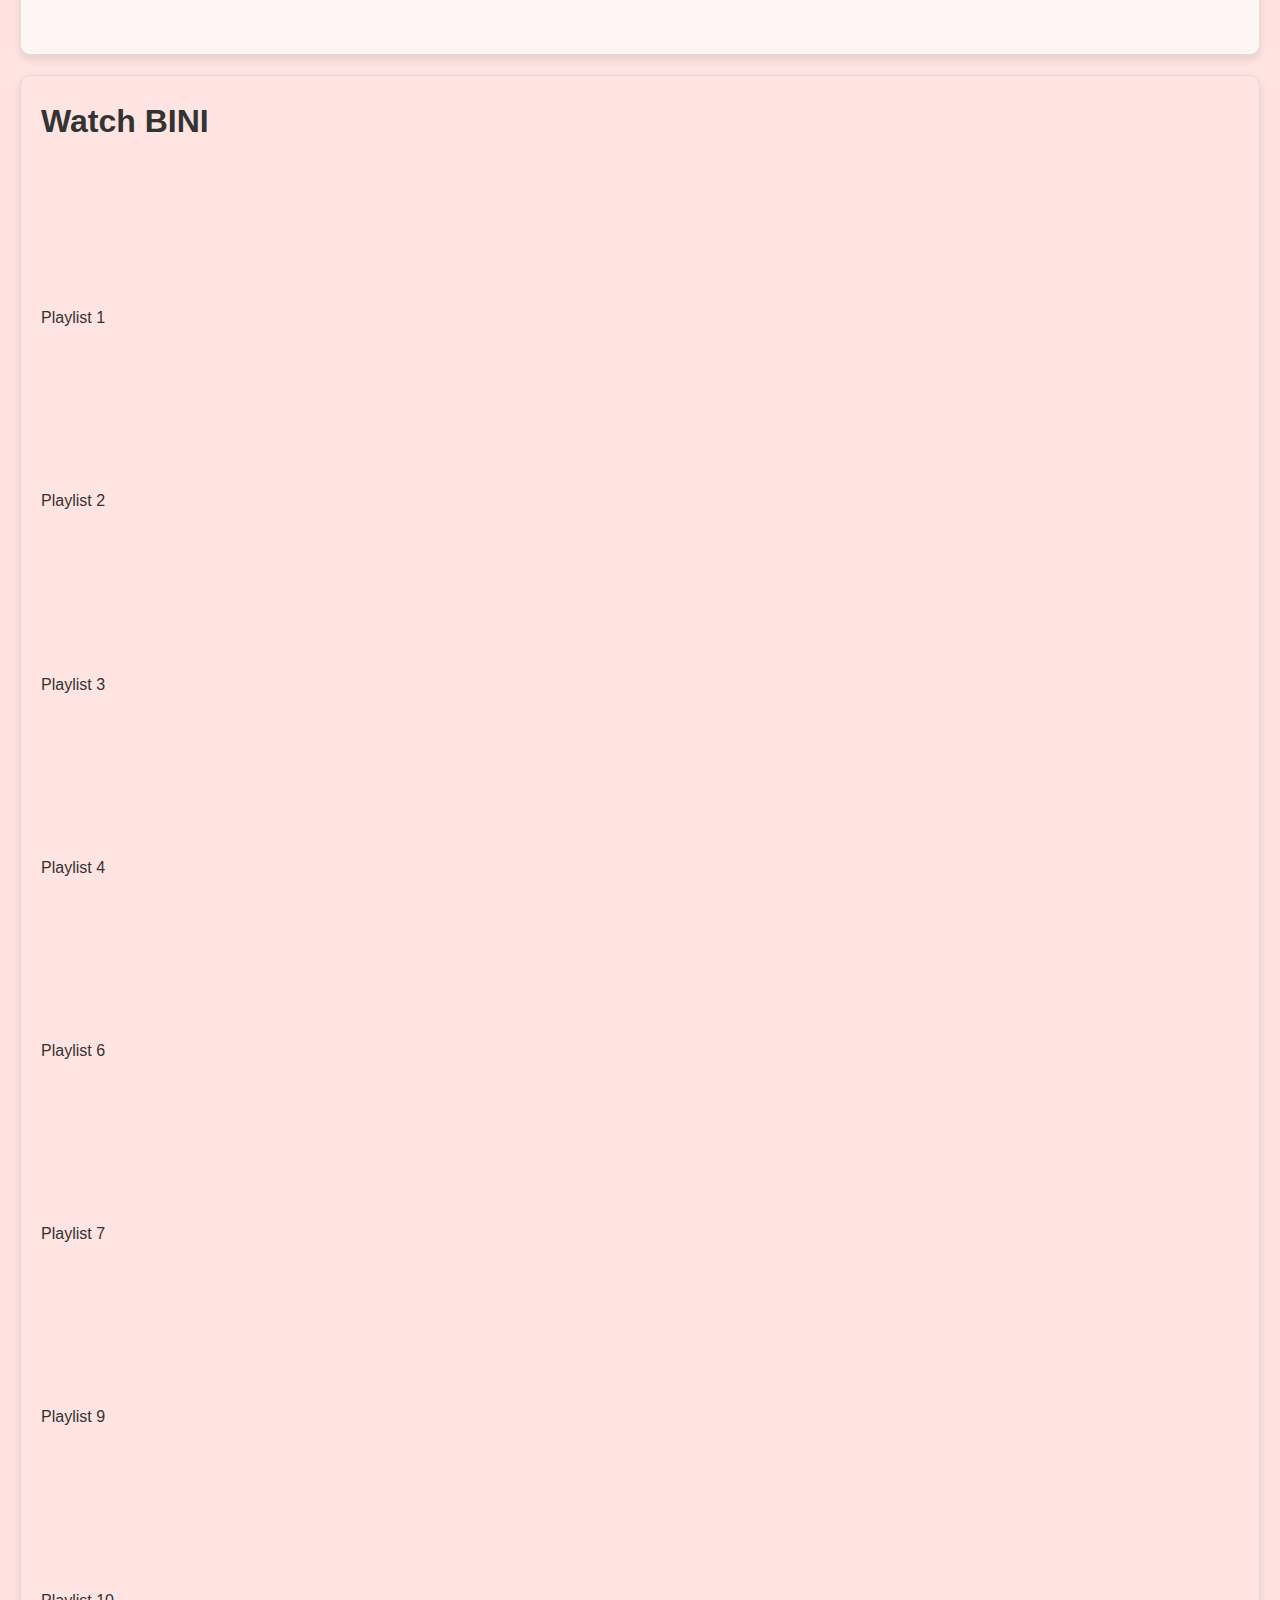
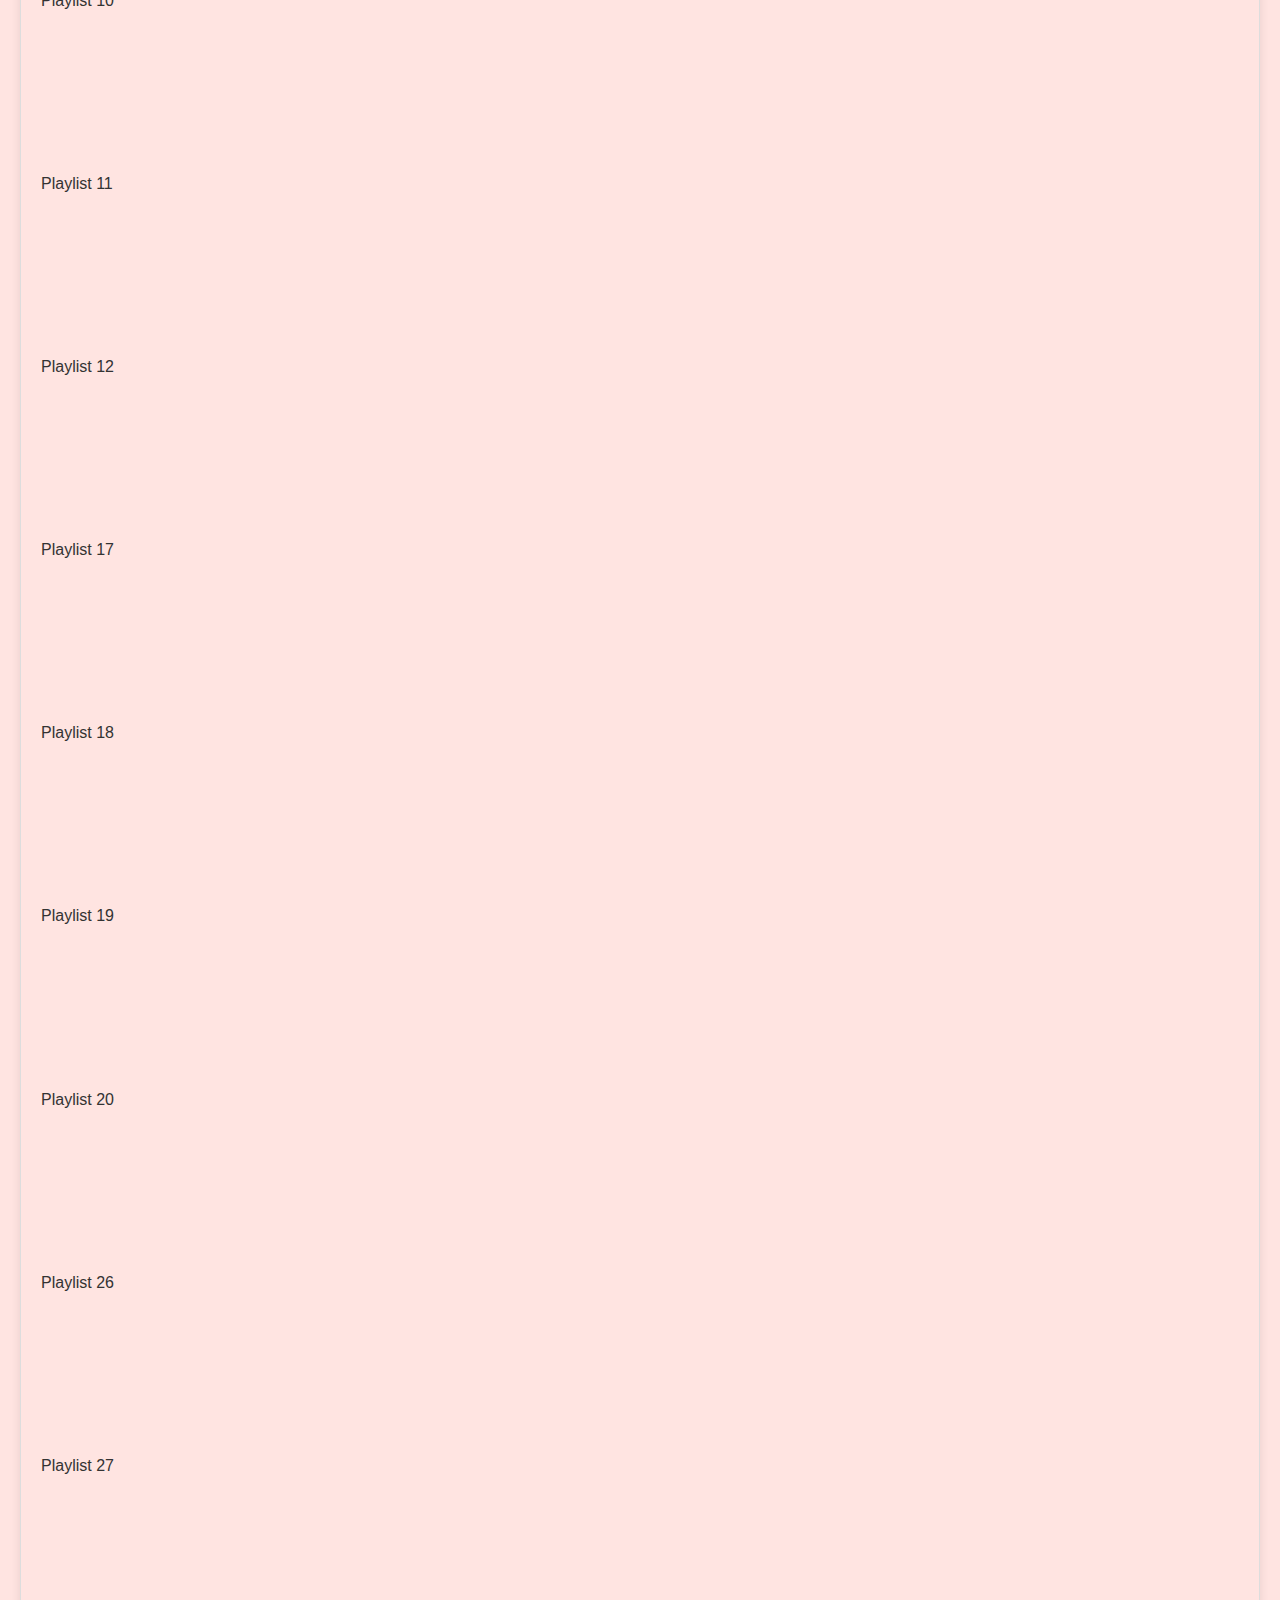
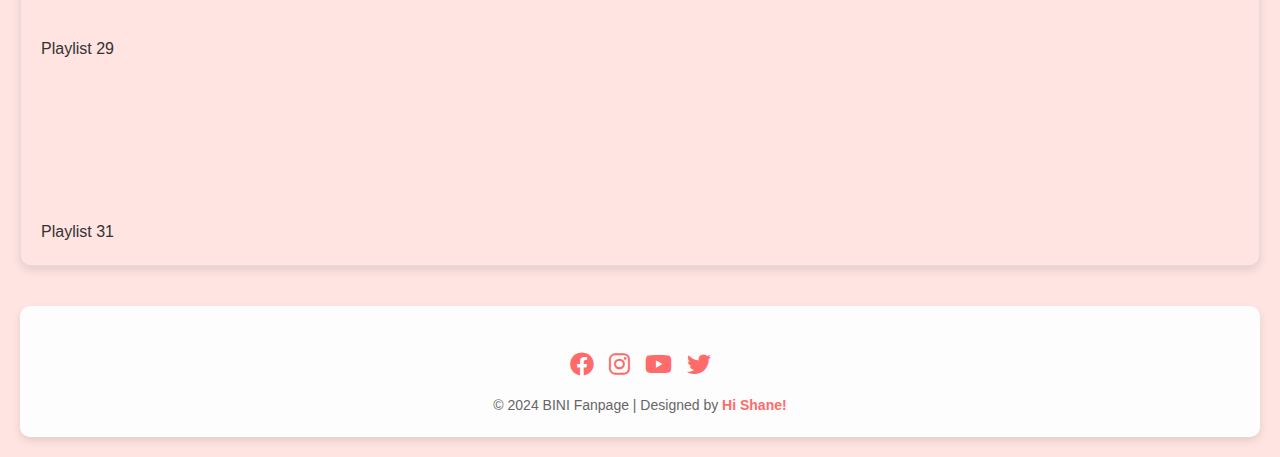
==== commit 1f6e3374: "Merge branch 'main' of https://github.com/user-shin/VSCode" ====
--- a/BINI.html
+++ b/BINI.html
@@ -253,121 +253,199 @@
 
 <!-- Scrollable Singles Section -->
 <section class="singles-frame">
-    <<!-- Scrollable Singles Section -->
-<section class="singles-frame">
     <h2>Singles</h2>
     <div class="singles-gallery">
         <div class="single">
-            <a href="https://open.spotify.com/track/YOUR_SPOTIFY_TRACK_ID" target="_blank">
+            <a href="https://open.spotify.com/track/6EpoDm2IoOkTfcPkNwhf07?si=4b59a87fb43f46e5" target="_blank">
                 <img src="Images/bini_cherry_on_top_single_cover.svg" alt="Cherry On Top">
-                <p>Cherry On Top</p>
-                <span>2024</span>
-            </a>
-        </div>
-        <div class="single">
-            <a href="https://open.spotify.com/track/YOUR_SPOTIFY_TRACK_ID" target="_blank"></a>
-            <img src="Images/bini_gandang_vitakeratin_single_cover.svg" alt="Gandang Vitakeratin">
+            </a>
+            <p>Cherry On Top</p>
+            <span>2024</span>
+        </div>
+        <div class="single">
+            <a href="https://open.spotify.com/track/5tQvi25iQvL5Raxg4rkdEN?si=7d2f472af6114b3c" target="_blank">
+                <img src="Images/bini_gandang_vitakeratin_single_cover.svg" alt="Gandang Vitakeratin">
+            </a>
             <p>Gandang Vitakeratin</p>
             <span>2024</span>
-            </a>
-        </div>
-        <div class="single">
-            <a href="https://open.spotify.com/track/YOUR_SPOTIFY_TRACK_ID" target="_blank"></a>
-            <img src="Images/bini_bata_kaya_mo_single_cover.svg" alt="Bata, Kaya Mo!">
+        </div>
+        <div class="single">
+            <a href="https://open.spotify.com/track/0pxEX9Q7eO5BcQQjoNRYz0?si=000cd3b6962f4c56" target="_blank">
+                <img src="Images/bini_bata_kaya_mo_single_cover.svg" alt="Bata, Kaya Mo!">
+            </a>
             <p>Bata, Kaya Mo!</p>
             <span>2024</span>
-         </a>
-        </div>
-        <div class="single">
-            <a href="https://open.spotify.com/track/YOUR_SPOTIFY_TRACK_ID" target="_blank"></a>
-            <img src="Images/bini_pantropiko_album_cover.svg" alt="Pantropiko">
+        </div>
+        <div class="single">
+            <a href="https://open.spotify.com/track/6Csrqur3IfnVp0EtHskjMw?si=b9441f08ddcb4ca4" target="_blank">
+                <img src="Images/bini_pantropiko_album_cover.svg" alt="Pantropiko">
+            </a>
             <p>Pantropiko</p>
             <span>2023</span>
-        </a>
-        </div>
-        <div class="single">
-            <a href="https://open.spotify.com/track/YOUR_SPOTIFY_TRACK_ID" target="_blank"></a>
-            <img src="Images/bini_karera_single_cover.svg" alt="Karera">
+        </div>
+        <div class="single">
+            <a href="https://open.spotify.com/track/6xfsvHFXr8GgRzaFAkmjAY?si=8283faf36d8a460a" target="_blank">
+                <img src="Images/bini_karera_single_cover.svg" alt="Karera">
+            </a>
             <p>Karera</p>
             <span>2023</span>
-        </a>
-        </div>
-        <div class="single">
-            <a href="https://open.spotify.com/track/YOUR_SPOTIFY_TRACK_ID" target="_blank"></a>
-            <img src="Images/bini_super_crush_single_cover.svg" alt="Super Crush">
+        </div>
+        <div class="single">
+            <a href="https://open.spotify.com/track/56wTbR92GiVk86sH3KWR34?si=c93b435cd0a6427c" target="_blank">
+                <img src="Images/bini_super_crush_single_cover.svg" alt="Super Crush">
+            </a>
             <p>Super Crush</p>
             <span>2023</span>
-        </a>
-        </div>
-        <div class="single">
-            <a href="https://open.spotify.com/track/YOUR_SPOTIFY_TRACK_ID" target="_blank"></a>
-            <img src="Images/bini_i_feel_good_single_cover.svg" alt="I Feel Good">
+        </div>
+        <div class="single">
+            <a href="https://open.spotify.com/track/4ugPBlOXJtKOkOxQRQpUVE?si=02bd02c69c994a96" target="_blank">
+                <img src="Images/bini_i_feel_good_single_cover.svg" alt="I Feel Good">
+            </a>
             <p>I Feel Good</p>
             <span>2022</span>
-        </a>
-        </div>
-        <div class="single">
-            <a href="https://open.spotify.com/track/YOUR_SPOTIFY_TRACK_ID" target="_blank"></a>
-            <img src="Images/bini_made_for_all_single_cover.svg" alt="Made for All">
+        </div>
+        <div class="single">
+            <a href="https://open.spotify.com/track/580EzR9sfqKVUTRGAcPzcN?si=f7ce7aae3d0c4426" target="_blank">
+                <img src="Images/bini_made_for_all_single_cover.svg" alt="Made for All">
+            </a>
             <p>Made for All</p>
             <span>2022</span>
-        </a>
-        </div>
-        <div class="single">
-            <a href="https://open.spotify.com/track/YOUR_SPOTIFY_TRACK_ID" target="_blank"></a>
-            <img src="Images/bini_love_yourself_single_cover.svg" alt="Love Yourself">
+        </div>
+        <div class="single">
+            <a href="https://open.spotify.com/track/51hPr73ZZSP9Wfki09vyOI?si=3c9bccc3495f41ce" target="_blank">
+                <img src="Images/bini_love_yourself_single_cover.svg" alt="Love Yourself">
+            </a>
             <p>Love Yourself</p>
             <span>2022</span>
-        </a>
-        </div>
-        <div class="single">
-            <a href="https://open.spotify.com/track/YOUR_SPOTIFY_TRACK_ID" target="_blank"></a>
-            <img src="Images/bini_lagi_single_cover.svg" alt="Lagi">
+        </div>
+        <div class="single">
+            <a href="https://open.spotify.com/track/5YV9UyeC3dMV4kuRiTMGJs?si=9d2978be50454bc1" target="_blank">
+                <img src="Images/bini_lagi_single_cover.svg" alt="Lagi">
+            </a>
             <p>Lagi</p>
             <span>2022</span>
-        </a>
-        </div>
-        <div class="single">
-            <a href="https://open.spotify.com/track/YOUR_SPOTIFY_TRACK_ID" target="_blank"></a>
-            <img src="Images/bini_da_coconut_nut_single_cover.svg" alt="Da Coconut Nut">
+        </div>
+        <div class="single">
+            <a href="https://open.spotify.com/track/0oSyeQT1PrwyPreTBq2dDN?si=d9ee87784384477c" target="_blank">
+                <img src="Images/bini_da_coconut_nut_single_cover.svg" alt="Da Coconut Nut">
+            </a>
             <p>Da Coconut Nut</p>
             <span>2022</span>
-        </a>
-        </div>
-        <div class="single">
-            <a href="https://open.spotify.com/track/YOUR_SPOTIFY_TRACK_ID" target="_blank"></a>
-            <img src="Images/bini_born_to_win_single_cover.svg" alt="Born To Win">
+        </div>
+        <div class="single">
+            <a href="https://open.spotify.com/track/5ZzJXBVQCTolSrzUdPJduW?si=d485325c5b7a4744" target="_blank">
+                <img src="Images/bini_born_to_win_single_cover.svg" alt="Born To Win">
+            </a>
             <p>Born To Win</p>
             <span>2022</span>
-        </a>
-        </div>
-        <div class="single">
-            <a href="https://open.spotify.com/track/YOUR_SPOTIFY_TRACK_ID" target="_blank"></a>
-            <img src="Images/bini_kapit_lang_single_cover.svg" alt="Kapit Lang">
+        </div>
+        <div class="single">
+            <a href="https://open.spotify.com/track/47FtbLmQPMVEGbmKTmNnbb?si=99db5261b5b04fcb" target="_blank">
+                <img src="Images/bini_kapit_lang_single_cover.svg" alt="Kapit Lang">
+            </a>
             <p>Kapit Lang</p>
             <span>2022</span>
-        </a>
-        </div>
-        <div class="single">
-            <a href="https://open.spotify.com/track/YOUR_SPOTIFY_TRACK_ID" target="_blank"></a>
-            <img src="Images/bini_golden_arrow_single_cover.svg" alt="Golden Arrow">
+        </div>
+        <div class="single">
+            <a href="https://open.spotify.com/track/4XQV9Qs6N1sjfOq83IhILo?si=a2ea59d55e1b4c7b" target="_blank">
+                <img src="Images/bini_golden_arrow_single_cover.svg" alt="Golden Arrow">
+            </a>
             <p>Golden Arrow</p>
             <span>2022</span>
-        </a>s
-        </div>
-        <div class="single">
-            <a href="https://open.spotify.com/track/YOUR_SPOTIFY_TRACK_ID" target="_blank"></a>
-            <img src="Images/bini_pit_a_pat_single_cover.svg" alt="Pit A Pat">
+        </div>
+        <div class="single">
+            <a href="https://open.spotify.com/track/5uo819IFkx2XeL5cLNhfsU?si=3e179dbeac104353" target="_blank">
+                <img src="Images/bini_pit_a_pat_single_cover.svg" alt="Pit A Pat">
+            </a>
             <p>Pit A Pat</p>
             <span>2022</span>
-        </a>
-        </div>
-        <div class="single">
-            <a href="https://open.spotify.com/track/YOUR_SPOTIFY_TRACK_ID" target="_blank"></a>
-            <img src="Images/bini_strings_single_cover.svg" alt="Strings">
+        </div>
+        <div class="single">
+            <a href="https://open.spotify.com/track/4J20QVGtdAAOYMpb8iY2GG?si=af9aac66e96d44fc" target="_blank">
+                <img src="Images/bini_strings_single_cover.svg" alt="Strings">
+            </a>
             <p>Strings</p>
             <span>2022</span>
-        </a>
+        </div>
+    </div>
+</section>
+
+
+<!-- Watch BINI Section -->
+<section class="watch-bini">
+    <h1>Watch BINI</h1>
+    <div class="playlist-container">
+        <div class="playlist-item">
+            <iframe src="https://www.youtube.com/embed/videoseries?list=PL3_2Aib0pKCBmCmbOjghy-E70_LbpGUtv" frameborder="0" allowfullscreen></iframe>
+            <p>Playlist 1</p>
+        </div>
+        <div class="playlist-item">
+            <iframe src="https://www.youtube.com/embed/videoseries?list=PL3_2Aib0pKCCvp_dcNn2PcRmbzg5tp14l" frameborder="0" allowfullscreen></iframe>
+            <p>Playlist 2</p>
+        </div>
+        <div class="playlist-item">
+            <iframe src="https://www.youtube.com/embed/videoseries?list=PL3_2Aib0pKCAQ91z3VX-Zhfh4TM53xODe" frameborder="0" allowfullscreen></iframe>
+            <p>Playlist 3</p>
+        </div>
+        <div class="playlist-item">
+            <iframe src="https://www.youtube.com/embed/videoseries?list=PL3_2Aib0pKCB38lM6UlKhtFcA6ItQckje" frameborder="0" allowfullscreen></iframe>
+            <p>Playlist 4</p>
+        </div>
+        <div class="playlist-item">
+            <iframe src="https://www.youtube.com/embed/videoseries?list=PL3_2Aib0pKCAxDfSX1eGr9cOGs904I17V" frameborder="0" allowfullscreen></iframe>
+            <p>Playlist 6</p>
+        </div>
+        <div class="playlist-item">
+            <iframe src="https://www.youtube.com/embed/videoseries?list=PL3_2Aib0pKCD6hLgH8zHBYVUC-Z-8vffS" frameborder="0" allowfullscreen></iframe>
+            <p>Playlist 7</p>
+        </div>
+        <div class="playlist-item">
+            <iframe src="https://www.youtube.com/embed/videoseries?list=PL3_2Aib0pKCD14xWSSBZ2CGoAu0f_WSBV" frameborder="0" allowfullscreen></iframe>
+            <p>Playlist 9</p>
+        </div>
+        <div class="playlist-item">
+            <iframe src="https://www.youtube.com/embed/videoseries?list=PL3_2Aib0pKCCHowRX8v-uJ_MqKC_8Olhy" frameborder="0" allowfullscreen></iframe>
+            <p>Playlist 10</p>
+        </div>
+        <div class="playlist-item">
+            <iframe src="https://www.youtube.com/embed/videoseries?list=PL3_2Aib0pKCDMh2g06F-8a-NCUuH-J5SX" frameborder="0" allowfullscreen></iframe>
+            <p>Playlist 11</p>
+        </div>
+        <div class="playlist-item">
+            <iframe src="https://www.youtube.com/embed/videoseries?list=PL3_2Aib0pKCAYHXeZ4Qph2-ftz1U9c_0Q" frameborder="0" allowfullscreen></iframe>
+            <p>Playlist 12</p>
+        </div>
+        <div class="playlist-item">
+            <iframe src="https://www.youtube.com/embed/videoseries?list=PL3_2Aib0pKCC7hwP5TKIlzPf0HgmNYDvn" frameborder="0" allowfullscreen></iframe>
+            <p>Playlist 17</p>
+        </div>
+        <div class="playlist-item">
+            <iframe src="https://www.youtube.com/embed/videoseries?list=PL3_2Aib0pKCBsA-C73vTtUIpiKVxdluCs" frameborder="0" allowfullscreen></iframe>
+            <p>Playlist 18</p>
+        </div>
+        <div class="playlist-item">
+            <iframe src="https://www.youtube.com/embed/videoseries?list=PL3_2Aib0pKCAzgjxxhyfxtZUFN4bywUAg" frameborder="0" allowfullscreen></iframe>
+            <p>Playlist 19</p>
+        </div>
+        <div class="playlist-item">
+            <iframe src="https://www.youtube.com/embed/videoseries?list=PL3_2Aib0pKCCS9NnNpnmsLrHOlwhYSJ3v" frameborder="0" allowfullscreen></iframe>
+            <p>Playlist 20</p>
+        </div>
+        <div class="playlist-item">
+            <iframe src="https://www.youtube.com/embed/videoseries?list=PL3_2Aib0pKCAvXfS0HAJFKmzDdqxJD3xu" frameborder="0" allowfullscreen></iframe>
+            <p>Playlist 26</p>
+        </div>
+        <div class="playlist-item">
+            <iframe src="https://www.youtube.com/embed/videoseries?list=PL3_2Aib0pKCCD5kvPWN136vSJmH63xLmi" frameborder="0" allowfullscreen></iframe>
+            <p>Playlist 27</p>
+        </div>
+        <div class="playlist-item">
+            <iframe src="https://www.youtube.com/embed/videoseries?list=PL3_2Aib0pKCD_HCc1li7gSSbRI24CaQdA" frameborder="0" allowfullscreen></iframe>
+            <p>Playlist 29</p>
+        </div>
+        <div class="playlist-item">
+            <iframe src="https://www.youtube.com/embed/videoseries?list=PL3_2Aib0pKCAm5Hhydo_hbLG3LsnFTH2t" frameborder="0" allowfullscreen></iframe>
+            <p>Playlist 31</p>
         </div>
     </div>
 </section>
--- a/style.css
+++ b/style.css
@@ -384,7 +384,28 @@
     padding-left: 50px;
 }
 
-/* Remove circles entirely */
+/* Add circles for each timeline item */
+.timeline-item::before {
+    content: '';
+    position: absolute;
+    left: 0; /* Center the circle horizontally */
+    transform: translateX(-50%); /* Adjust for odd items */
+    width: 20px;
+    height: 20px;
+    border-radius: 50%;
+    background: #ff6b6b;
+    border: 4px solid white;
+}
+
+/* Adjust vertical centering */
+.timeline-item:nth-child(odd)::before {
+    left: 100%; /* Adjust for even items */
+}
+
+.timeline-item:nth-child(even)::before {
+    top: 40px; /* Adjust as necessary for even items */
+}
+
 /* Timeline item headers */
 .timeline-item h2 {
     font-size: 24px;
@@ -542,6 +563,100 @@
     font-size: 14px;
     color: #333;
 }
+/* Footer*/
+/* Footer Styling */
+footer {
+    background-color: #fdfdfd;
+    padding: 20px 50px;
+    border-radius: 10px;
+    margin-top: 40px;
+    box-shadow: 0 4px 10px rgba(0, 0, 0, 0.1);
+    display: flex;
+    justify-content: center; /* Center content horizontally */
+    align-items: center;
+    flex-wrap: wrap;
+}
+
+/* Footer content */
+.footer-content {
+    flex-basis: 100%; /* Full width */
+    text-align: center; /* Center text content */
+    margin-bottom: 20px; /* Add some space below content */
+}
+
+/* Social media icons centered */
+.footer-socials {
+    list-style: none; 
+    display: flex;
+    justify-content: center; /* Center the icons */
+    gap: 15px;
+    padding-left: 0; 
+    margin: 0; 
+}
+
+.footer-socials li {
+    display: inline;
+}
+
+.footer-socials a {
+    color: #ff6b6b;
+    font-size: 24px;
+    transition: color 0.3s ease;
+}
+
+.footer-socials a:hover {
+    color: #ff9999;
+}
+
+/* Footer bottom section */
+.footer-bottom {
+    flex-basis: 100%;
+    text-align: center;
+    padding-top: 10px;
+    font-size: 14px;
+    color: #666;
+}
+
+.footer-bottom strong {
+    color: #ff6b6b;
+}
+
+/* Responsive Design for footer */
+@media (max-width: 768px) {
+    footer {
+        flex-direction: column;
+        align-items: center;
+    }
+
+    .footer-content, .footer-socials {
+        flex-basis: 100%;
+        text-align: center;
+    }
+
+    .footer-socials {
+        margin-top: 10px;
+    }
+}
+
+
+/* Responsive Design for footer */
+@media (max-width: 768px) {
+    footer {
+        flex-direction: column;
+    }
+
+    .footer-content, .footer-socials {
+        flex-basis: 100%;
+        text-align: center;
+    }
+
+    .footer-socials {
+        justify-content: center; /* Center icons on mobile */
+        margin-top: 10px;
+    }
+}
+
+
 
 /* Responsive Design */
 @media (max-width: 768px) {
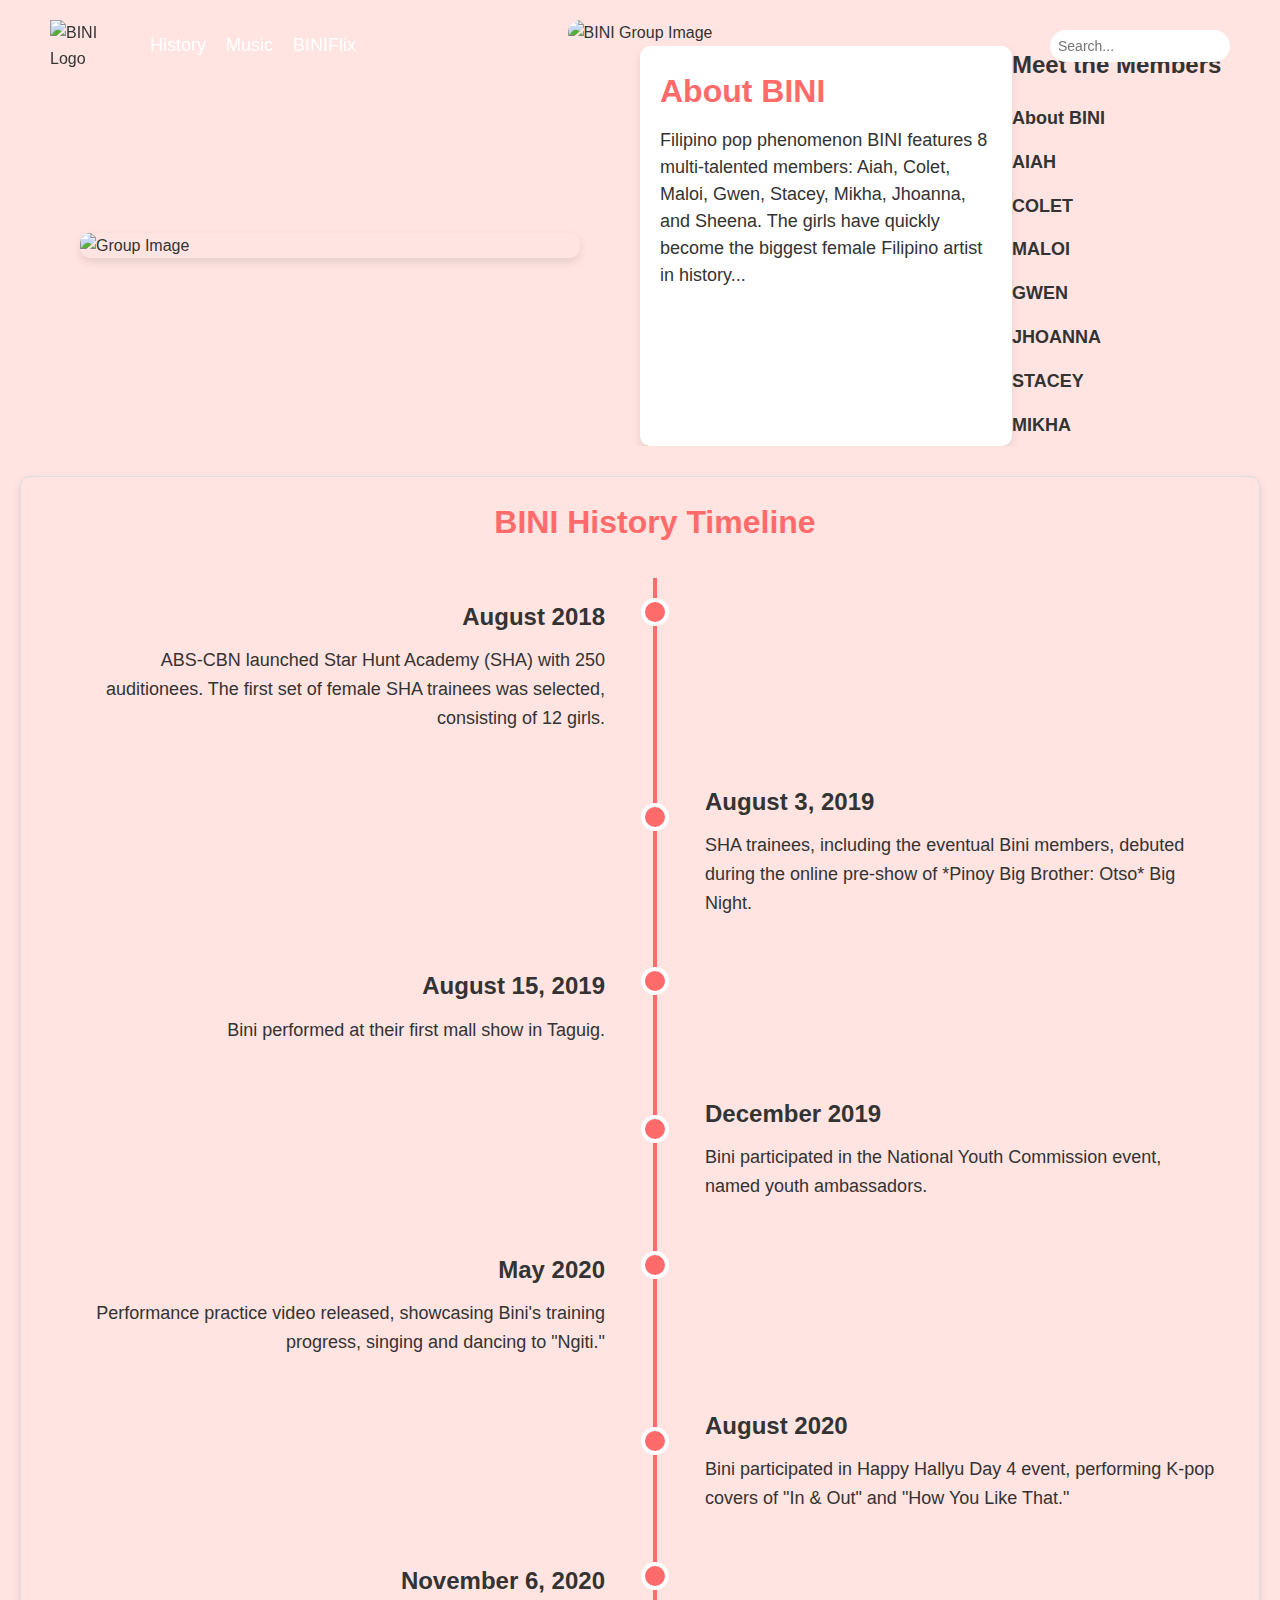
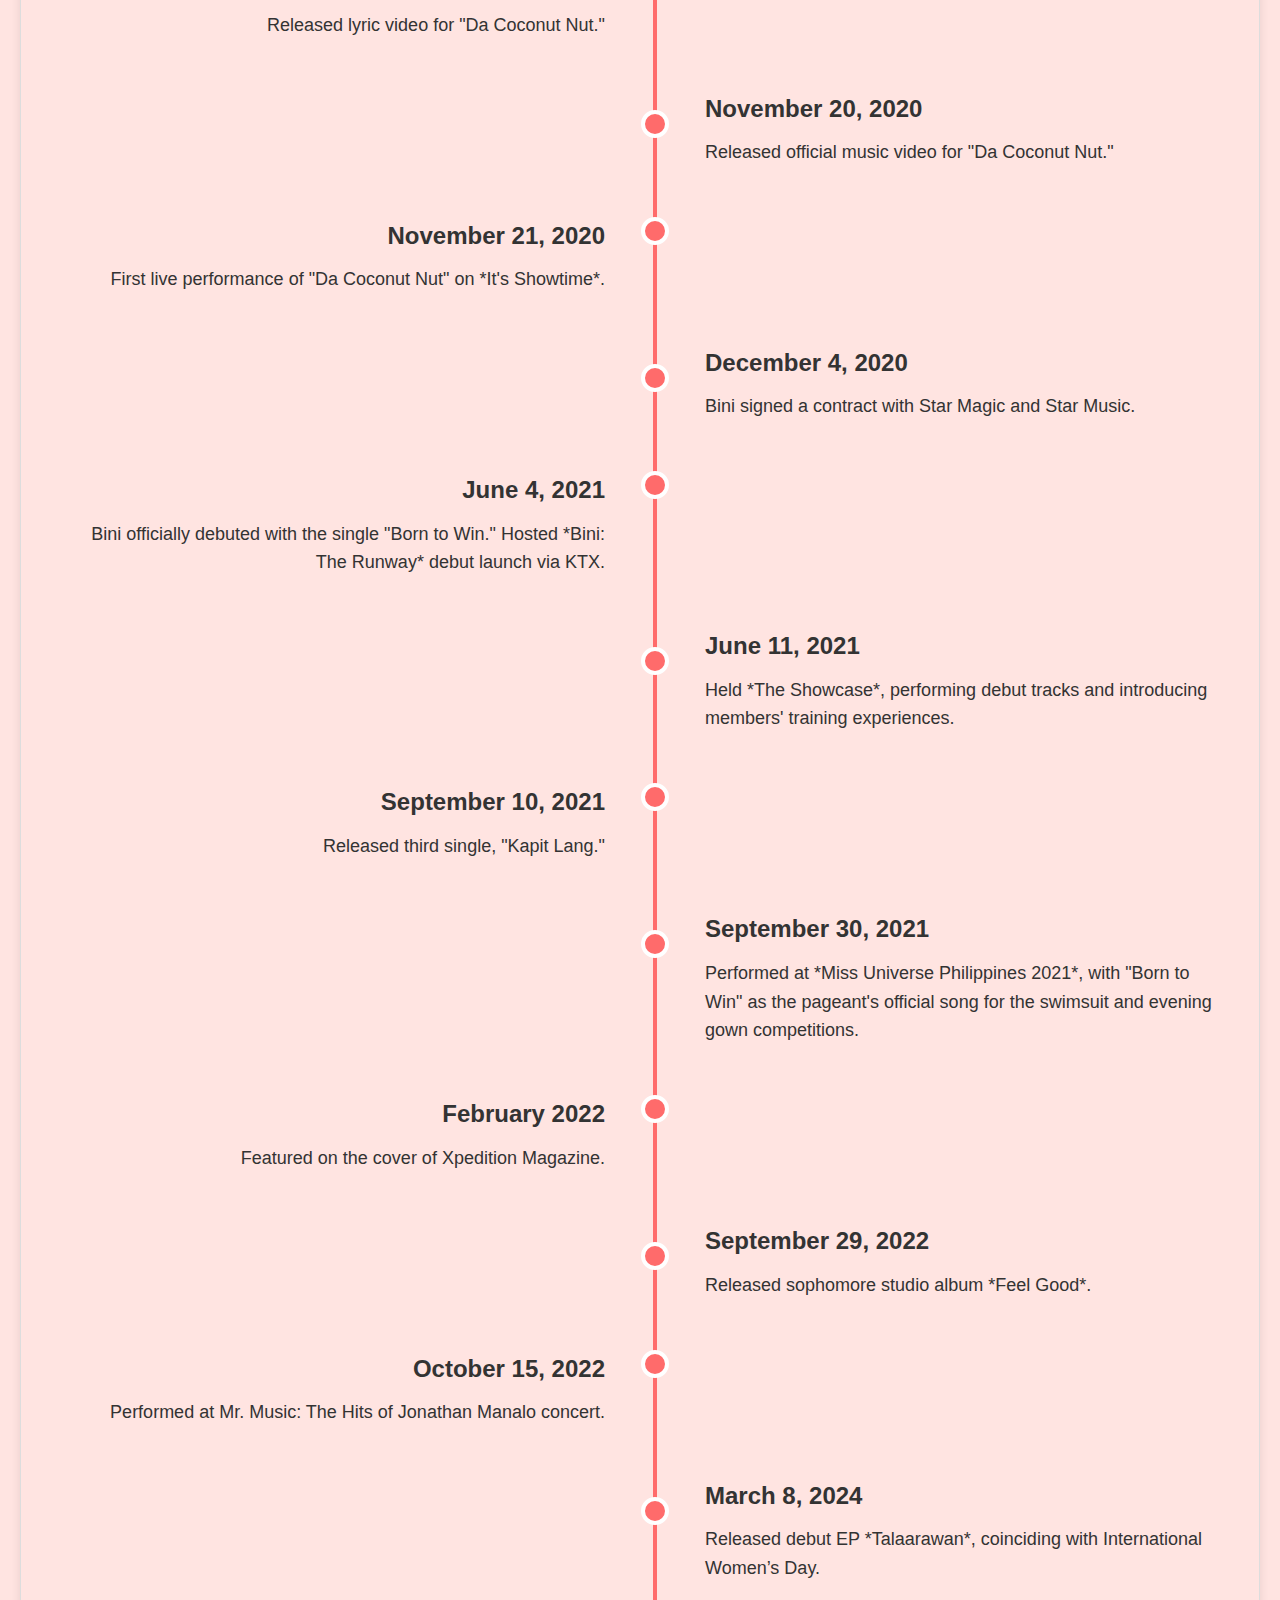
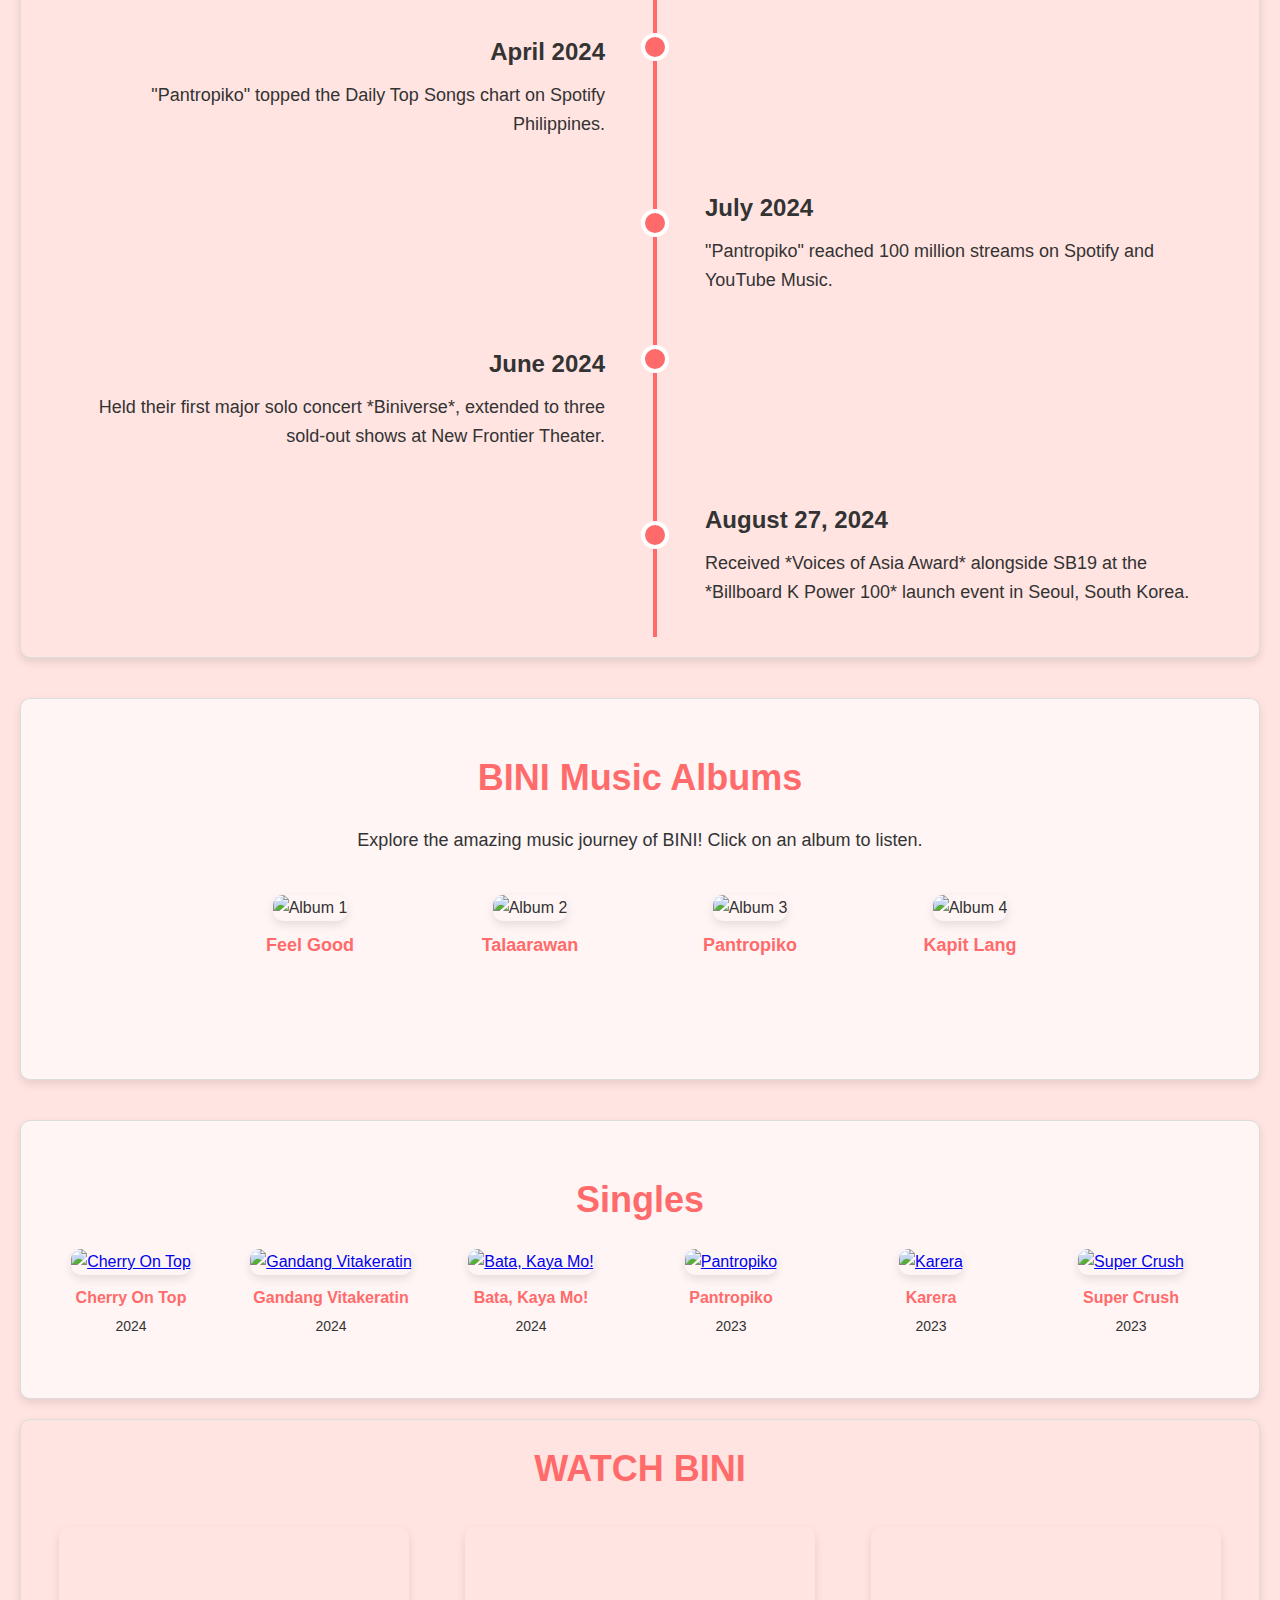
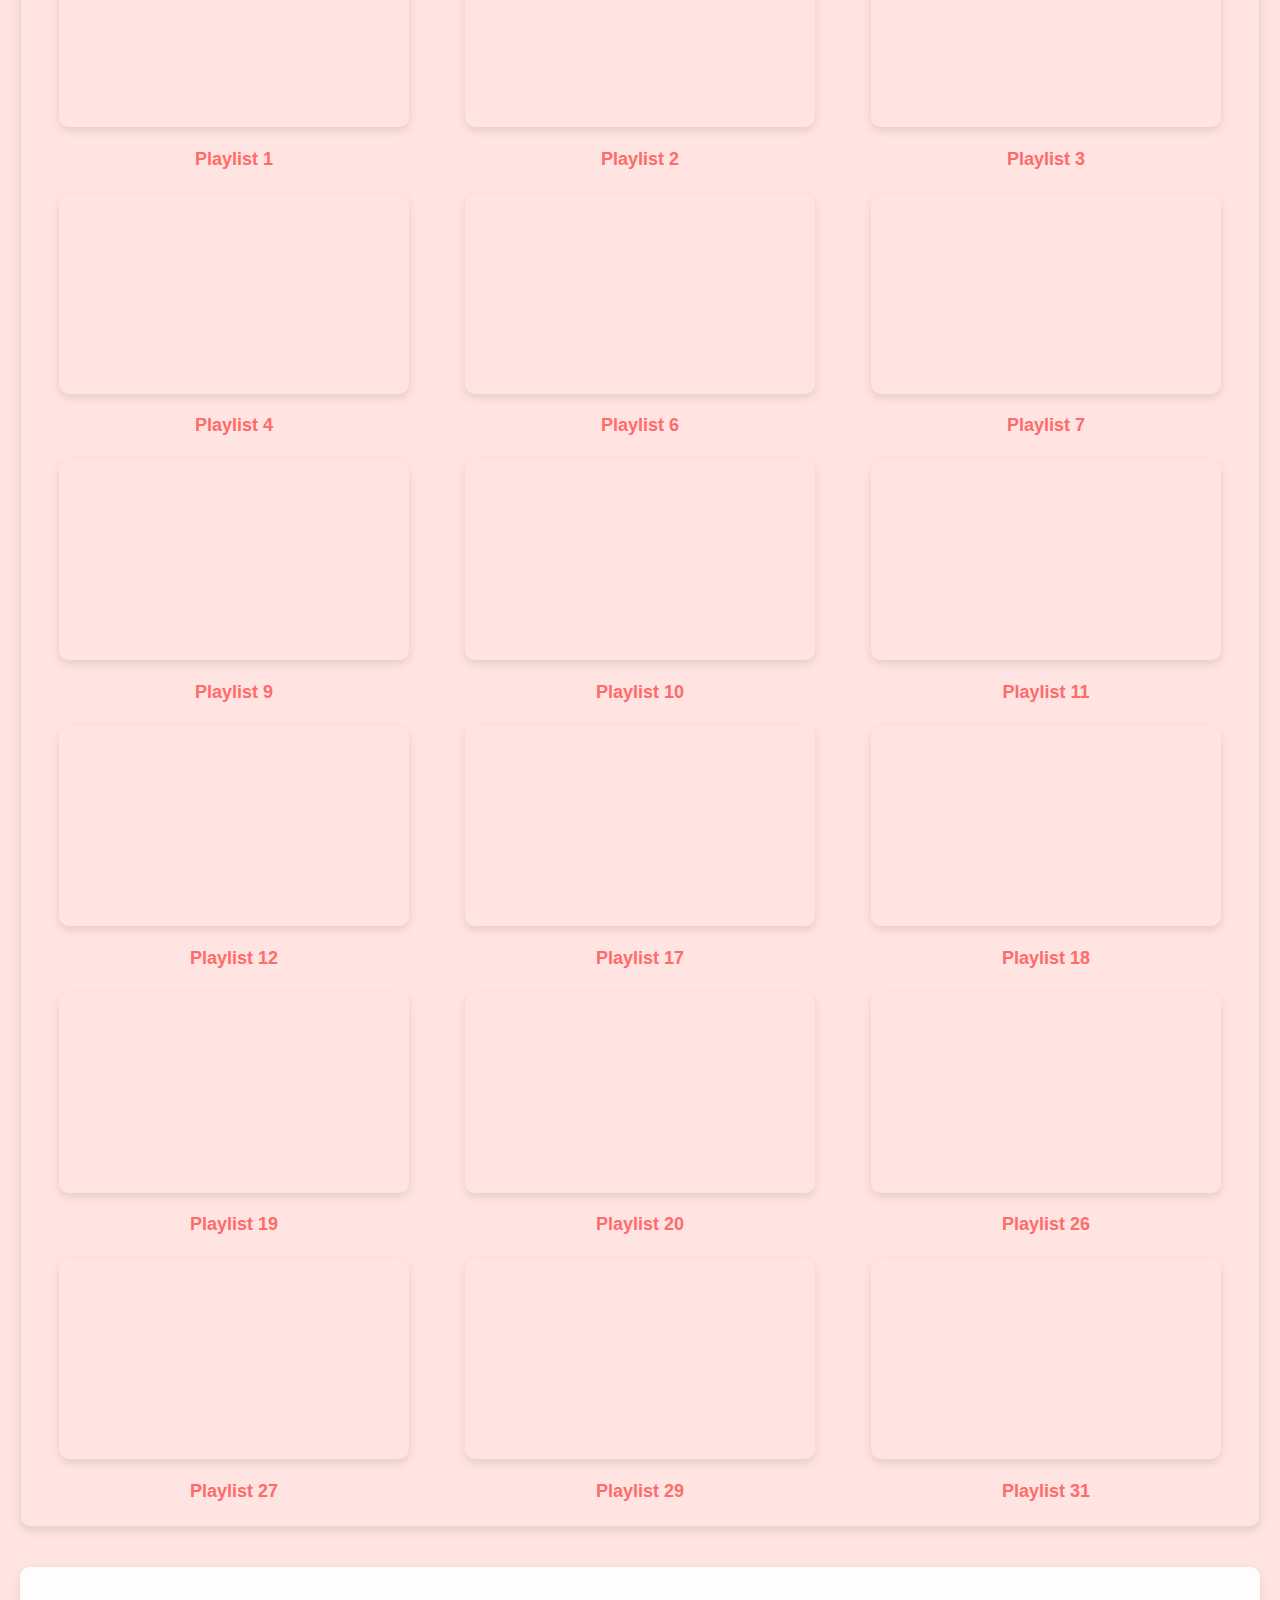
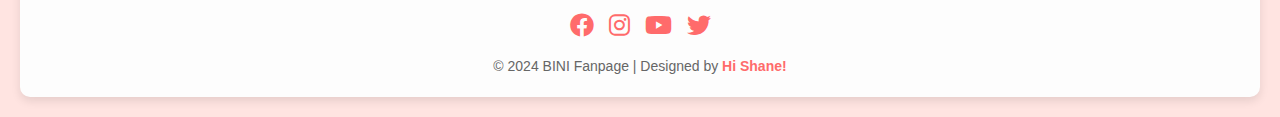
==== commit a888de32: "logo added and adjusted" ====
--- a/BINI.html
+++ b/BINI.html
@@ -10,11 +10,14 @@
 <body>
     <header>
         <nav>
-            <div class="logo">BINI</div>
+            <div class="logo">
+                <img src="images/BINI Logo.svg" alt="BINI Logo" />
+            </div>
             <ul class="nav-links">
                 <li><a href="#">History</a></li>
                 <li><a href="#">Music</a></li>
                 <li><a href="#">BINIFlix</a></li>
+            </ul>
             </ul>
             <div class="search-bar">
                 <input type="text" placeholder="Search...">
--- a/style.css
+++ b/style.css
@@ -25,10 +25,15 @@
 
 /* Header and Navigation Styling */
 header {
-    background-color: #ff9a9e;
+    position: fixed; /* Keep the header fixed at the top */
+    top: 0;
+    left: 0;
+    right: 0;
+    background-color: transparent; /* Make background transparent */
     padding: 20px 50px;
-    border-radius: 10px;
-    margin-bottom: 20px;
+    margin-bottom: 0; /* Remove margin to avoid spacing issues */
+    z-index: 1000; /* Ensure it stays above other content */
+    transition: background-color 0.3s; /* Optional: add a transition for effect */
 }
 
 nav {
@@ -38,12 +43,20 @@
     flex-wrap: nowrap;
 }
 
+/* Logo styling */
 .logo {
-    font-size: 28px;
-    font-weight: bold;
-    color: #ff6b6b;
-}
-
+    display: flex; 
+    align-items: center; 
+    margin-right: 20px; 
+}
+
+.logo img {
+    width: 80px; 
+    height: auto; 
+    display: block; 
+}
+
+/* Navigation links */
 .nav-links {
     list-style: none;
     display: flex;
@@ -73,21 +86,34 @@
     width: 180px;
 }
 
+/* Optional: Change background color on scroll */
+header.scrolled {
+    background-color: rgba(255, 154, 158, 0.8); /* Semi-transparent when scrolled */
+}
+
 /* Hero Section */
 .hero {
     text-align: center;
-    margin: 50px 0;
+    margin: 0; /* Remove any margin to eliminate spacing */
     position: relative;
+    border: none; /* Ensure no border is applied */
+    padding: 0; /* Remove padding */
+    background: transparent; /* Make sure the background is transparent */
+    box-shadow: none; /* Remove any box shadow */
+    overflow: hidden; /* Prevent any overflow that might cause shadow effects */
 }
 
 .image-container {
-    margin-bottom: 30px;
-}
-
+    margin-bottom: 0; /* Adjust margin to eliminate any additional spacing */
+}
+
+/* Adjust the group image positioning */
 .group-image {
     width: 60%;
     height: auto;
     border-radius: 20px;
+    margin-top: -30px; /* Adjust this value to lower the image */
+    position: relative; /* Keep relative positioning */
 }
 
 .social-icons {
@@ -563,6 +589,70 @@
     font-size: 14px;
     color: #333;
 }
+
+/* General styling for the body */
+body {
+    font-family: Arial, sans-serif;
+    background-color: #ffe4e1;
+    color: #333;
+    margin: 0;
+    padding: 20px;
+}
+
+/* Styling for the Watch BINI section */
+.watch-bini {
+    margin: 20px 0;
+    text-align: center;
+}
+
+/* Section title styling */
+.watch-bini h1 {
+    color: #ff6b6b;
+    font-size: 36px;
+    margin-bottom: 30px;
+    text-transform: uppercase; /* Make the title uppercase for emphasis */
+}
+
+/* Playlist container grid layout */
+.playlist-container {
+    display: grid;
+    grid-template-columns: repeat(auto-fit, minmax(300px, 1fr)); /* Responsive grid with a minimum width of 300px */
+    gap: 20px;
+    justify-items: center; /* Center each playlist item */
+}
+
+/* Individual playlist item styling */
+.playlist-item {
+    width: 100%; /* Makes the item responsive */
+    max-width: 350px; /* Maximum width to keep a balanced layout */
+    text-align: center; /* Center the text inside */
+}
+
+/* Styling for the iframes */
+iframe {
+    width: 100%;
+    height: 200px; /* Fixed height for consistency */
+    border: none;
+    border-radius: 10px;
+    box-shadow: 0 4px 10px rgba(0, 0, 0, 0.1); /* Subtle shadow effect */
+}
+
+/* Styling for playlist descriptions */
+.playlist-item p {
+    margin-top: 10px;
+    font-size: 18px;
+    font-weight: bold;
+    color: #ff6b6b; /* Match with the theme colors */
+}
+
+/* Responsive behavior for smaller screens */
+@media (max-width: 768px) {
+    /* When the screen is smaller, stack the playlist items vertically */
+    .playlist-container {
+        grid-template-columns: 1fr; /* One column on smaller screens */
+    }
+}
+
 /* Footer*/
 /* Footer Styling */
 footer {
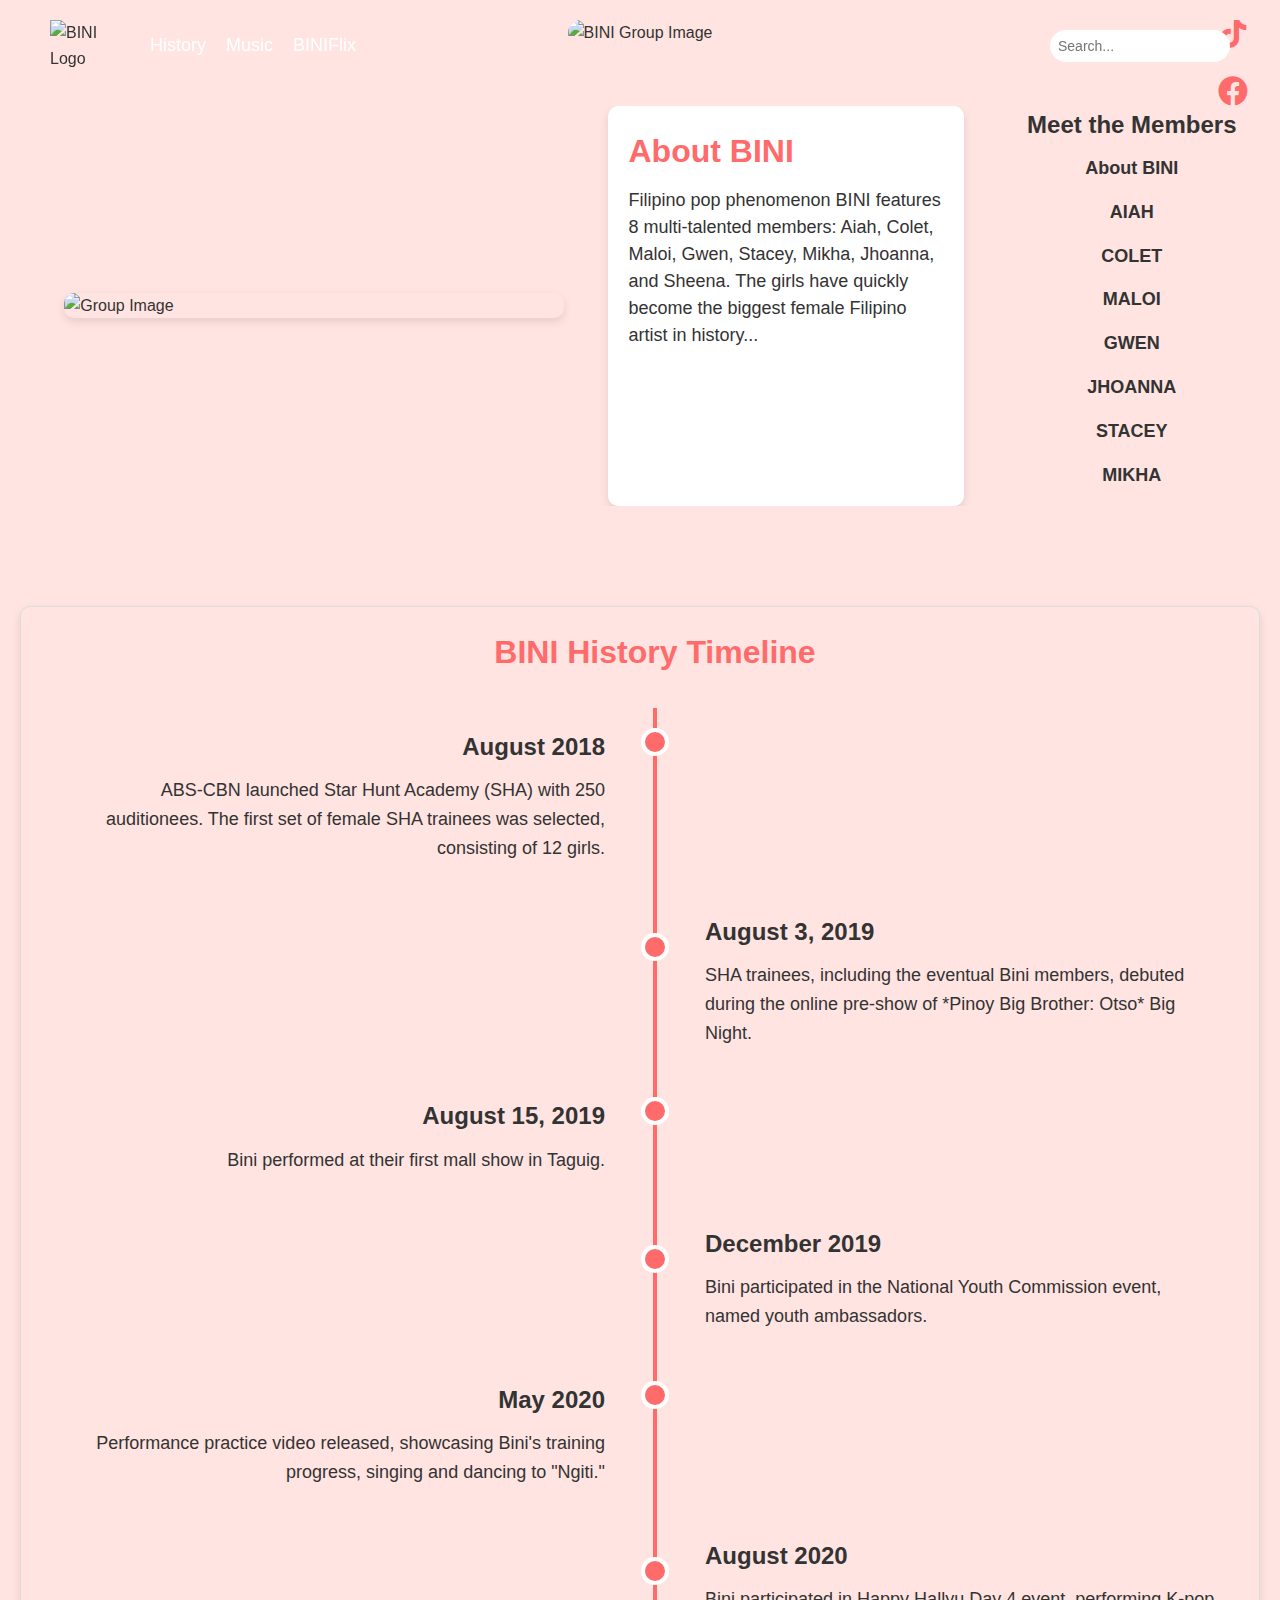
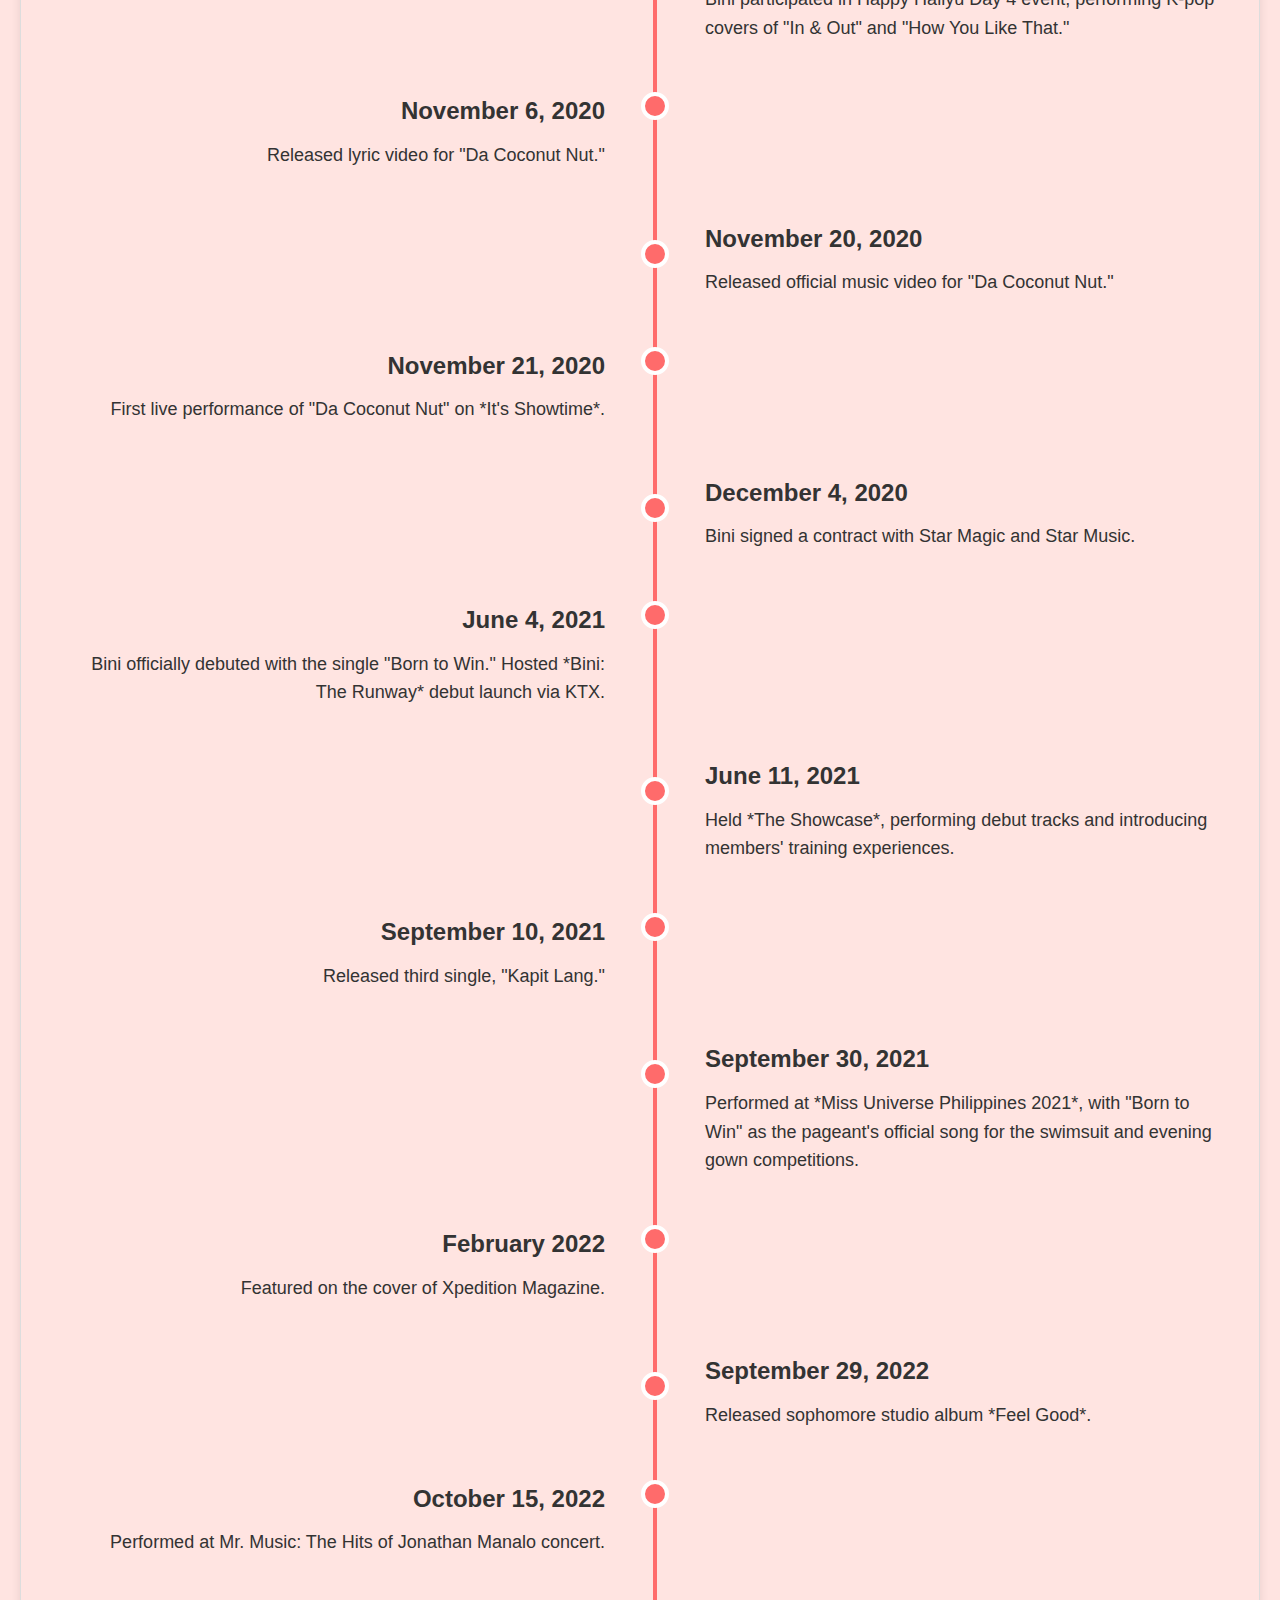
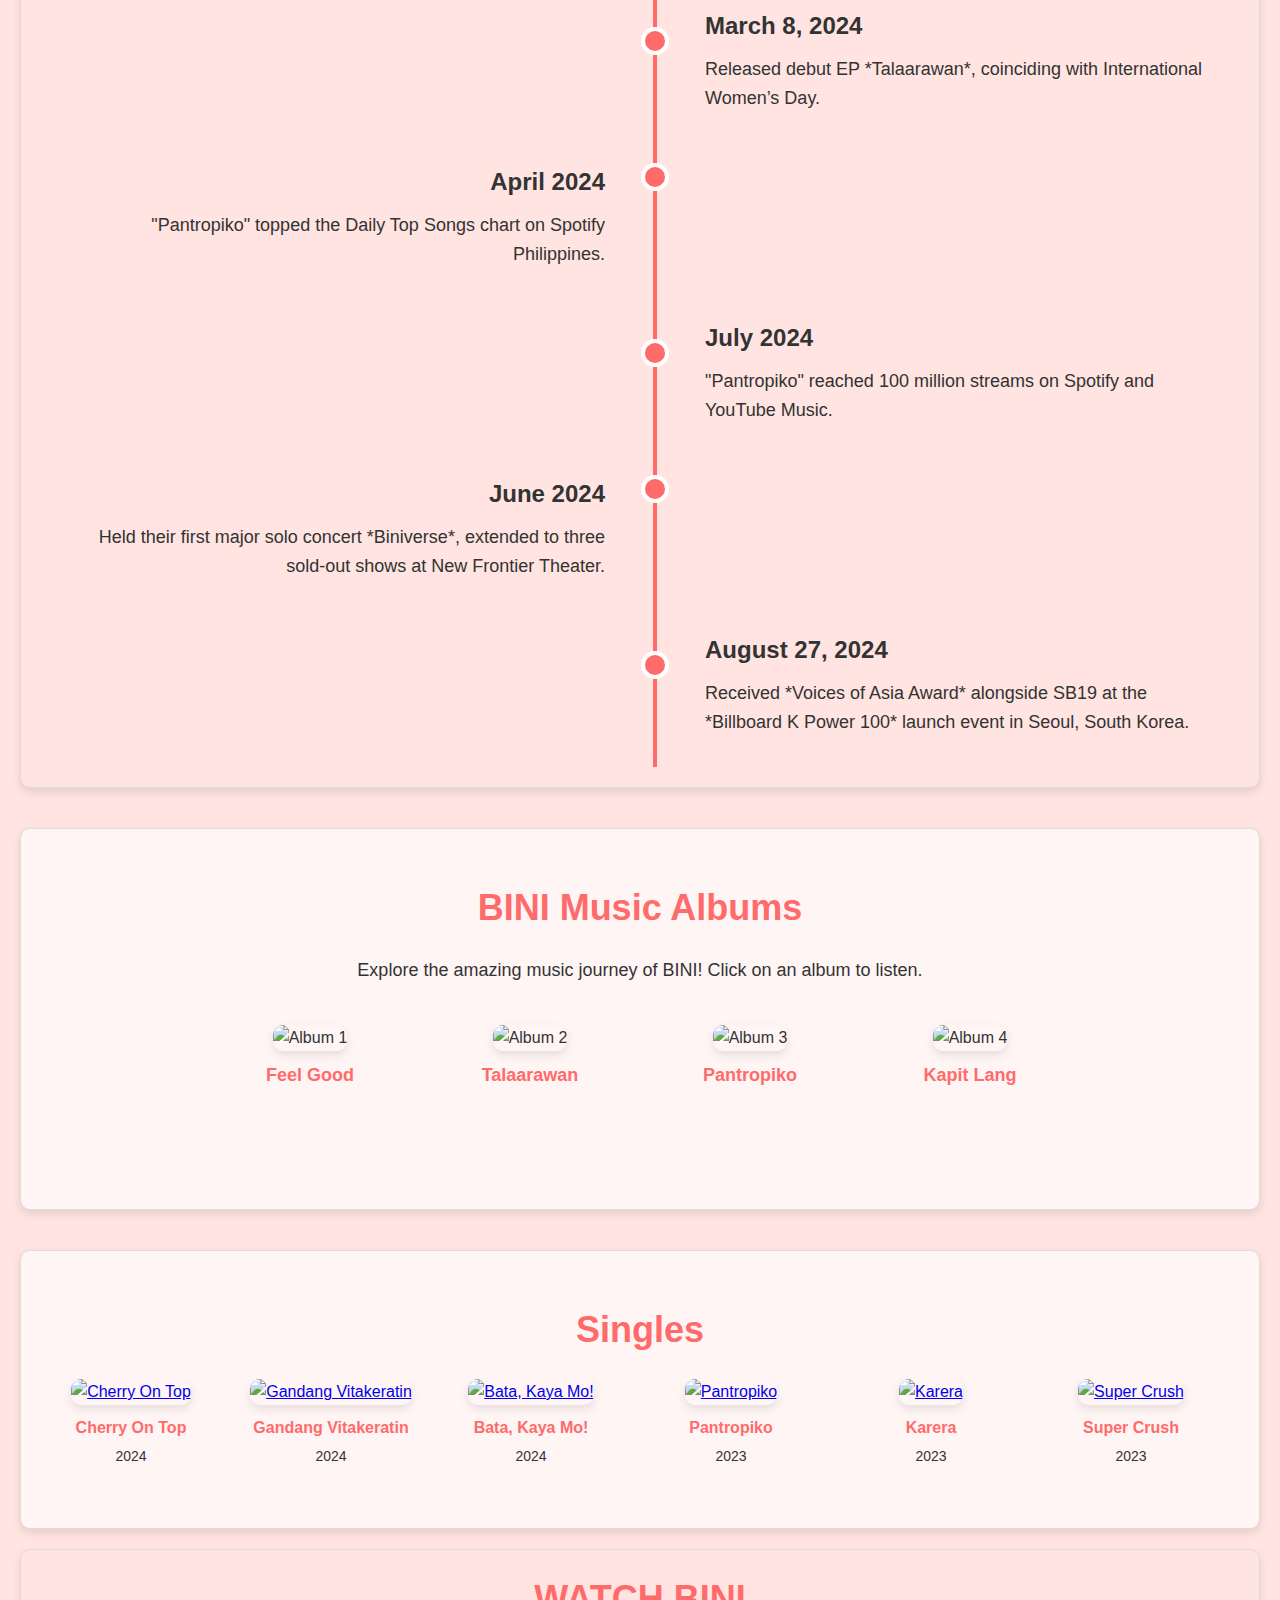
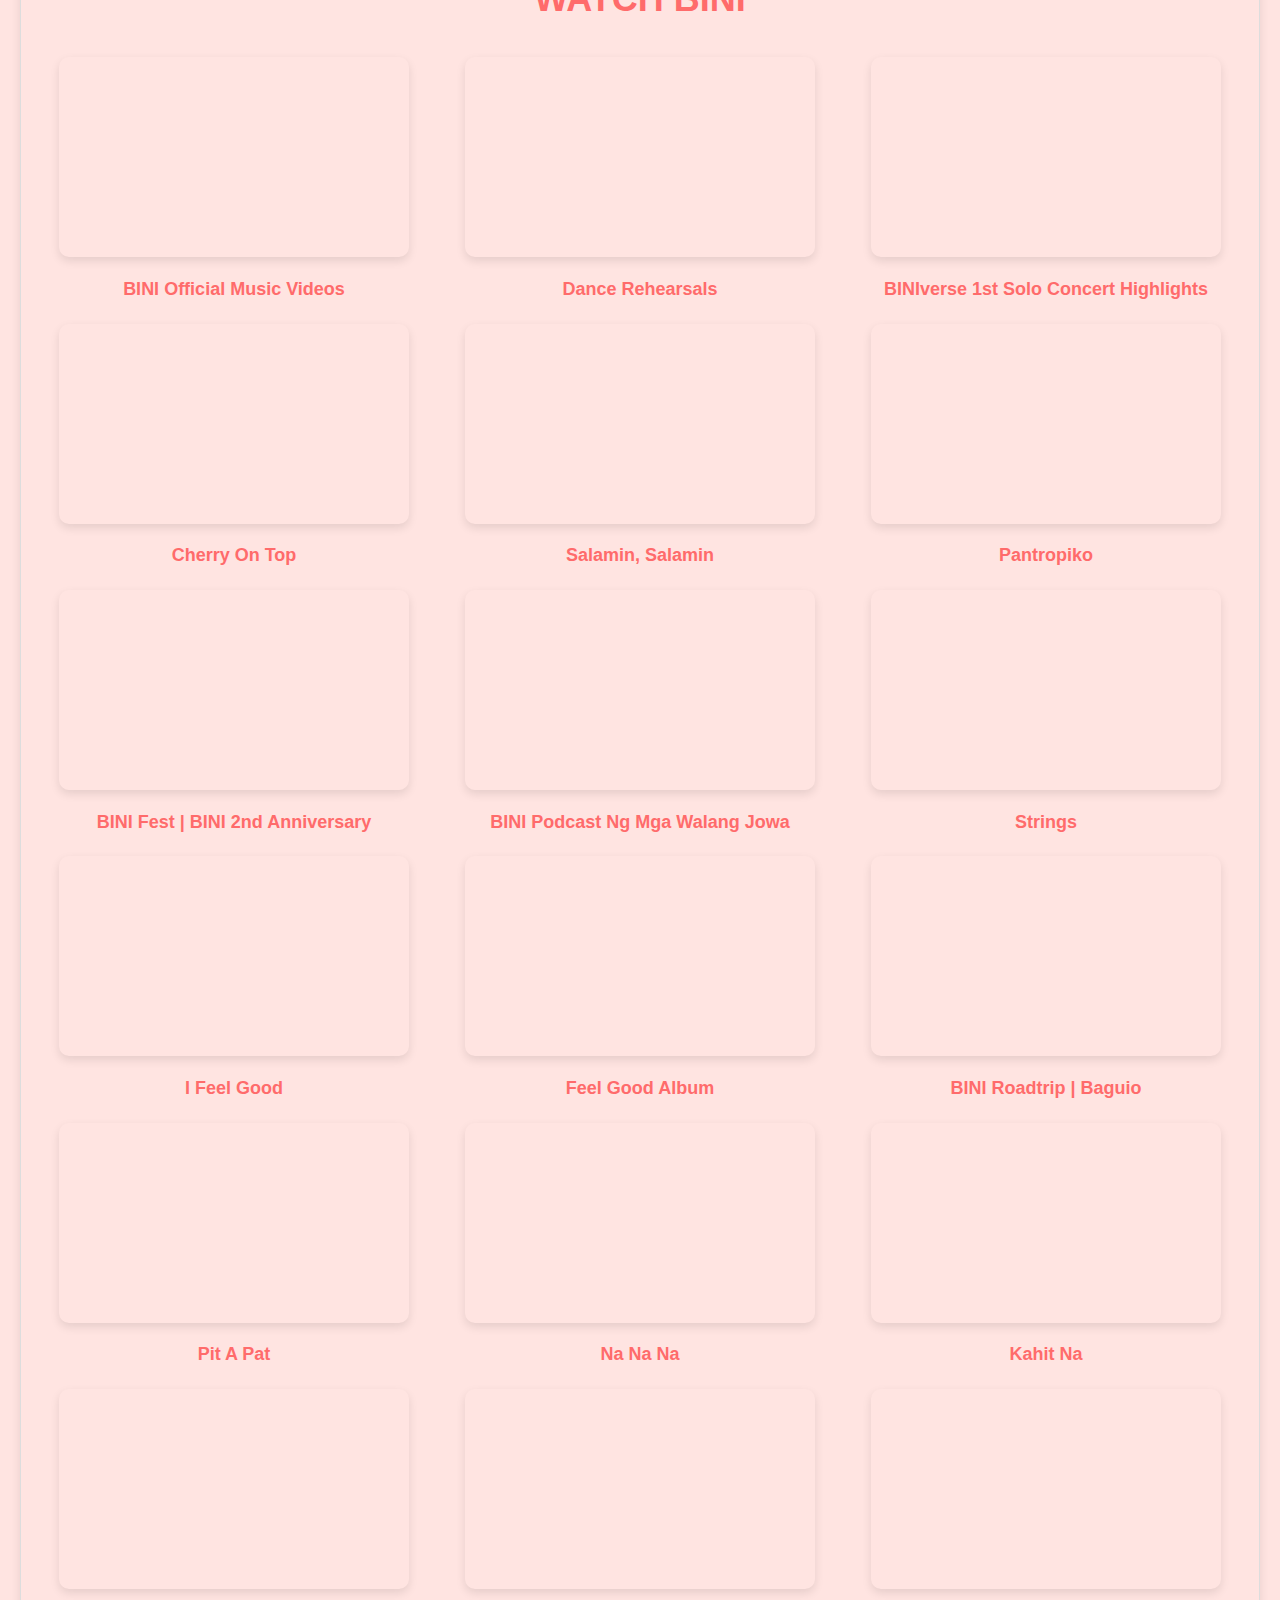
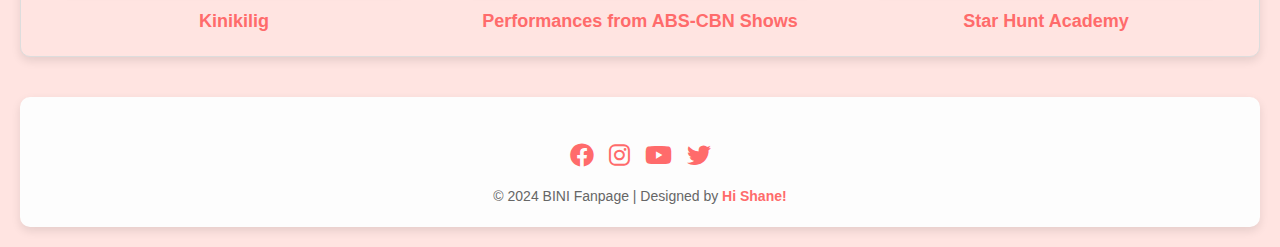
==== commit faf7976f: "playlist names added" ====
--- a/BINI.html
+++ b/BINI.html
@@ -24,6 +24,7 @@
             </div>
         </nav>
     </header>
+    
 
      <!-- Landing page with pictures and social media -->
     <section class="hero">
@@ -377,78 +378,77 @@
 <!-- Watch BINI Section -->
 <section class="watch-bini">
     <h1>Watch BINI</h1>
-    <div class="playlist-container">
+    <div class="playlist-container">       <div class="playlist-item">
+        <iframe src="https://www.youtube.com/embed/videoseries?list=PL3_2Aib0pKCD_HCc1li7gSSbRI24CaQdA" frameborder="0" allowfullscreen></iframe>
+        <p>BINI Official Music Videos</p>
+       </div>
+       <div class="playlist-item">
+        <iframe src="https://www.youtube.com/embed/videoseries?list=PL3_2Aib0pKCCD5kvPWN136vSJmH63xLmi" frameborder="0" allowfullscreen></iframe>
+        <p>Dance Rehearsals</p>
+       </div>
         <div class="playlist-item">
             <iframe src="https://www.youtube.com/embed/videoseries?list=PL3_2Aib0pKCBmCmbOjghy-E70_LbpGUtv" frameborder="0" allowfullscreen></iframe>
-            <p>Playlist 1</p>
+            <p>BINIverse 1st Solo Concert Highlights</p>
         </div>
         <div class="playlist-item">
             <iframe src="https://www.youtube.com/embed/videoseries?list=PL3_2Aib0pKCCvp_dcNn2PcRmbzg5tp14l" frameborder="0" allowfullscreen></iframe>
-            <p>Playlist 2</p>
+            <p>Cherry On Top</p>
         </div>
         <div class="playlist-item">
             <iframe src="https://www.youtube.com/embed/videoseries?list=PL3_2Aib0pKCAQ91z3VX-Zhfh4TM53xODe" frameborder="0" allowfullscreen></iframe>
-            <p>Playlist 3</p>
+            <p>Salamin, Salamin</p>
         </div>
         <div class="playlist-item">
             <iframe src="https://www.youtube.com/embed/videoseries?list=PL3_2Aib0pKCB38lM6UlKhtFcA6ItQckje" frameborder="0" allowfullscreen></iframe>
-            <p>Playlist 4</p>
+            <p>Pantropiko</p>
         </div>
         <div class="playlist-item">
             <iframe src="https://www.youtube.com/embed/videoseries?list=PL3_2Aib0pKCAxDfSX1eGr9cOGs904I17V" frameborder="0" allowfullscreen></iframe>
-            <p>Playlist 6</p>
+            <p>BINI Fest | BINI 2nd Anniversary</p>
         </div>
         <div class="playlist-item">
             <iframe src="https://www.youtube.com/embed/videoseries?list=PL3_2Aib0pKCD6hLgH8zHBYVUC-Z-8vffS" frameborder="0" allowfullscreen></iframe>
-            <p>Playlist 7</p>
+            <p>BINI Podcast Ng Mga Walang Jowa</p>
         </div>
         <div class="playlist-item">
             <iframe src="https://www.youtube.com/embed/videoseries?list=PL3_2Aib0pKCD14xWSSBZ2CGoAu0f_WSBV" frameborder="0" allowfullscreen></iframe>
-            <p>Playlist 9</p>
+            <p>Strings</p>
         </div>
         <div class="playlist-item">
             <iframe src="https://www.youtube.com/embed/videoseries?list=PL3_2Aib0pKCCHowRX8v-uJ_MqKC_8Olhy" frameborder="0" allowfullscreen></iframe>
-            <p>Playlist 10</p>
+            <p>I Feel Good</p>
         </div>
         <div class="playlist-item">
             <iframe src="https://www.youtube.com/embed/videoseries?list=PL3_2Aib0pKCDMh2g06F-8a-NCUuH-J5SX" frameborder="0" allowfullscreen></iframe>
-            <p>Playlist 11</p>
+            <p>Feel Good Album</p>
         </div>
         <div class="playlist-item">
             <iframe src="https://www.youtube.com/embed/videoseries?list=PL3_2Aib0pKCAYHXeZ4Qph2-ftz1U9c_0Q" frameborder="0" allowfullscreen></iframe>
-            <p>Playlist 12</p>
+            <p>BINI Roadtrip | Baguio</p>
         </div>
         <div class="playlist-item">
             <iframe src="https://www.youtube.com/embed/videoseries?list=PL3_2Aib0pKCC7hwP5TKIlzPf0HgmNYDvn" frameborder="0" allowfullscreen></iframe>
-            <p>Playlist 17</p>
+            <p>Pit A Pat</p>
         </div>
         <div class="playlist-item">
             <iframe src="https://www.youtube.com/embed/videoseries?list=PL3_2Aib0pKCBsA-C73vTtUIpiKVxdluCs" frameborder="0" allowfullscreen></iframe>
-            <p>Playlist 18</p>
+            <p>Na Na Na</p>
         </div>
         <div class="playlist-item">
             <iframe src="https://www.youtube.com/embed/videoseries?list=PL3_2Aib0pKCAzgjxxhyfxtZUFN4bywUAg" frameborder="0" allowfullscreen></iframe>
-            <p>Playlist 19</p>
+            <p>Kahit Na</p>
         </div>
         <div class="playlist-item">
             <iframe src="https://www.youtube.com/embed/videoseries?list=PL3_2Aib0pKCCS9NnNpnmsLrHOlwhYSJ3v" frameborder="0" allowfullscreen></iframe>
-            <p>Playlist 20</p>
+            <p>Kinikilig</p>
         </div>
         <div class="playlist-item">
             <iframe src="https://www.youtube.com/embed/videoseries?list=PL3_2Aib0pKCAvXfS0HAJFKmzDdqxJD3xu" frameborder="0" allowfullscreen></iframe>
-            <p>Playlist 26</p>
-        </div>
-        <div class="playlist-item">
-            <iframe src="https://www.youtube.com/embed/videoseries?list=PL3_2Aib0pKCCD5kvPWN136vSJmH63xLmi" frameborder="0" allowfullscreen></iframe>
-            <p>Playlist 27</p>
-        </div>
-        <div class="playlist-item">
-            <iframe src="https://www.youtube.com/embed/videoseries?list=PL3_2Aib0pKCD_HCc1li7gSSbRI24CaQdA" frameborder="0" allowfullscreen></iframe>
-            <p>Playlist 29</p>
+            <p>Performances from ABS-CBN Shows</p>
         </div>
         <div class="playlist-item">
             <iframe src="https://www.youtube.com/embed/videoseries?list=PL3_2Aib0pKCAm5Hhydo_hbLG3LsnFTH2t" frameborder="0" allowfullscreen></iframe>
-            <p>Playlist 31</p>
+            <p>Star Hunt Academy</p>
         </div>
     </div>
 </section>
@@ -468,7 +468,8 @@
     </div>
 </footer>
 
-
+    <!-- Java Script here !! -->
+    <script src="navbar.js"></script>
 
 </body>
 </html>
--- a/style.css
+++ b/style.css
@@ -25,15 +25,15 @@
 
 /* Header and Navigation Styling */
 header {
-    position: fixed; /* Keep the header fixed at the top */
+    position: fixed; 
     top: 0;
     left: 0;
     right: 0;
-    background-color: transparent; /* Make background transparent */
+    background-color: transparent;
     padding: 20px 50px;
-    margin-bottom: 0; /* Remove margin to avoid spacing issues */
-    z-index: 1000; /* Ensure it stays above other content */
-    transition: background-color 0.3s; /* Optional: add a transition for effect */
+    margin-bottom: 0; 
+    z-index: 1000; 
+    transition: background-color 0.3s; 
 }
 
 nav {
@@ -86,7 +86,7 @@
     width: 180px;
 }
 
-/* Optional: Change background color on scroll */
+/*Change background color on scroll */ /*not yet done - Shane*/
 header.scrolled {
     background-color: rgba(255, 154, 158, 0.8); /* Semi-transparent when scrolled */
 }
@@ -94,17 +94,17 @@
 /* Hero Section */
 .hero {
     text-align: center;
-    margin: 0; /* Remove any margin to eliminate spacing */
+    margin: 0; 
     position: relative;
-    border: none; /* Ensure no border is applied */
-    padding: 0; /* Remove padding */
-    background: transparent; /* Make sure the background is transparent */
-    box-shadow: none; /* Remove any box shadow */
-    overflow: hidden; /* Prevent any overflow that might cause shadow effects */
+    border: none; 
+    padding: 0; 
+    background: transparent;
+    box-shadow: none; 
+    overflow: hidden; 
 }
 
 .image-container {
-    margin-bottom: 0; /* Adjust margin to eliminate any additional spacing */
+    margin-bottom: 0; 
 }
 
 /* Adjust the group image positioning */
@@ -112,8 +112,9 @@
     width: 60%;
     height: auto;
     border-radius: 20px;
-    margin-top: -30px; /* Adjust this value to lower the image */
-    position: relative; /* Keep relative positioning */
+    margin-top: -30px; 
+    position: relative; 
+    margin-bottom: 60px;
 }
 
 .social-icons {
@@ -142,7 +143,7 @@
     display: flex;
     justify-content: space-between;
     padding: 20px;
-    margin-top: 30px;
+    margin-top: 60px;
     gap: 20px;
 }
 
@@ -229,12 +230,17 @@
 .member-list {
     flex-basis: 20%;
     padding-right: 20px;
+    margin-left: 60px; /* Add space to the left of the member list */
+    text-align: center; 
+    overflow: visible; /* Ensure that items aren't being cut off */
+    max-height: none; /* Remove any height restrictions */
 }
 
 .member-list h2 {
     font-size: 24px;
     color: #333; /* Subtle color for the title */
-    margin-bottom: 20px;
+    margin-bottom: 10px;
+    text-align: center; 
 }
 
 .member-list ul {
@@ -354,7 +360,7 @@
 
 /* Timeline Section for BINI History */
 .history-section {
-    margin-top: 30px;
+    margin-top: 100px;
     padding-left: 50px;
     position: relative;
 }
